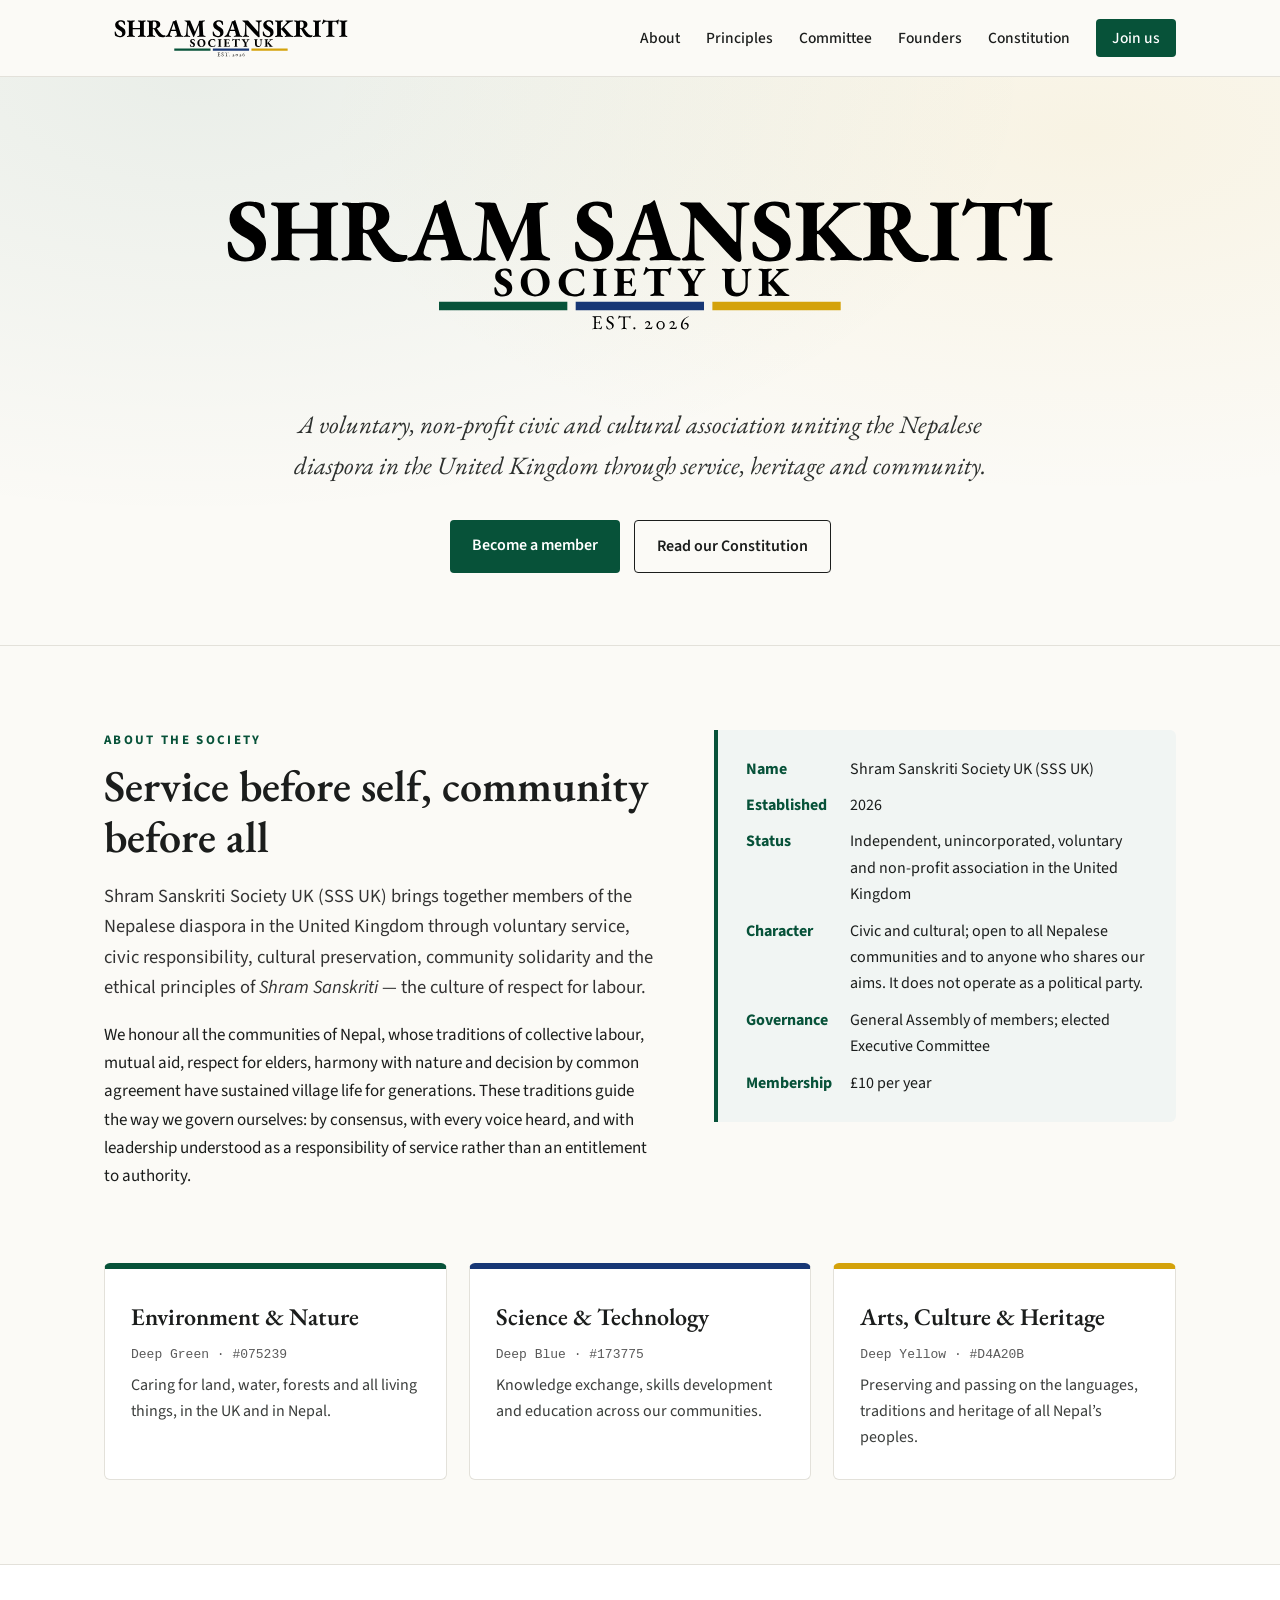
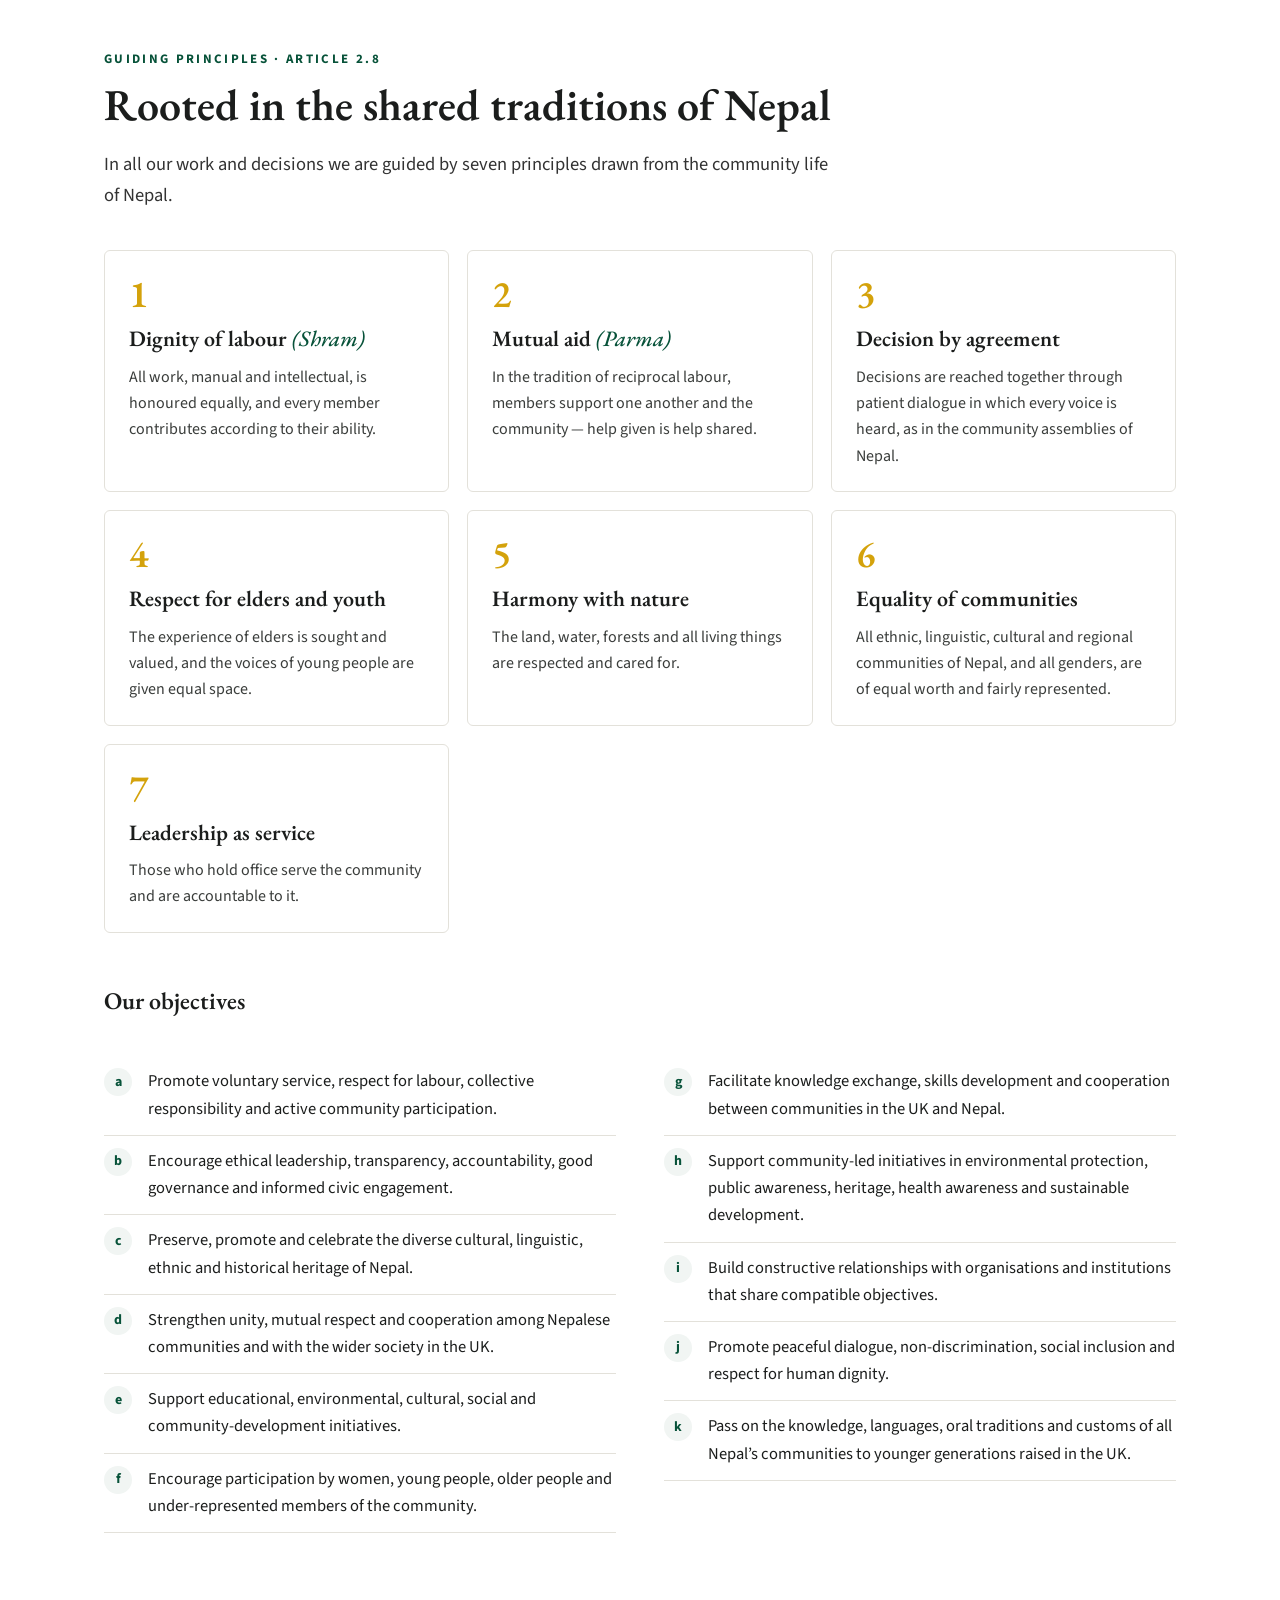
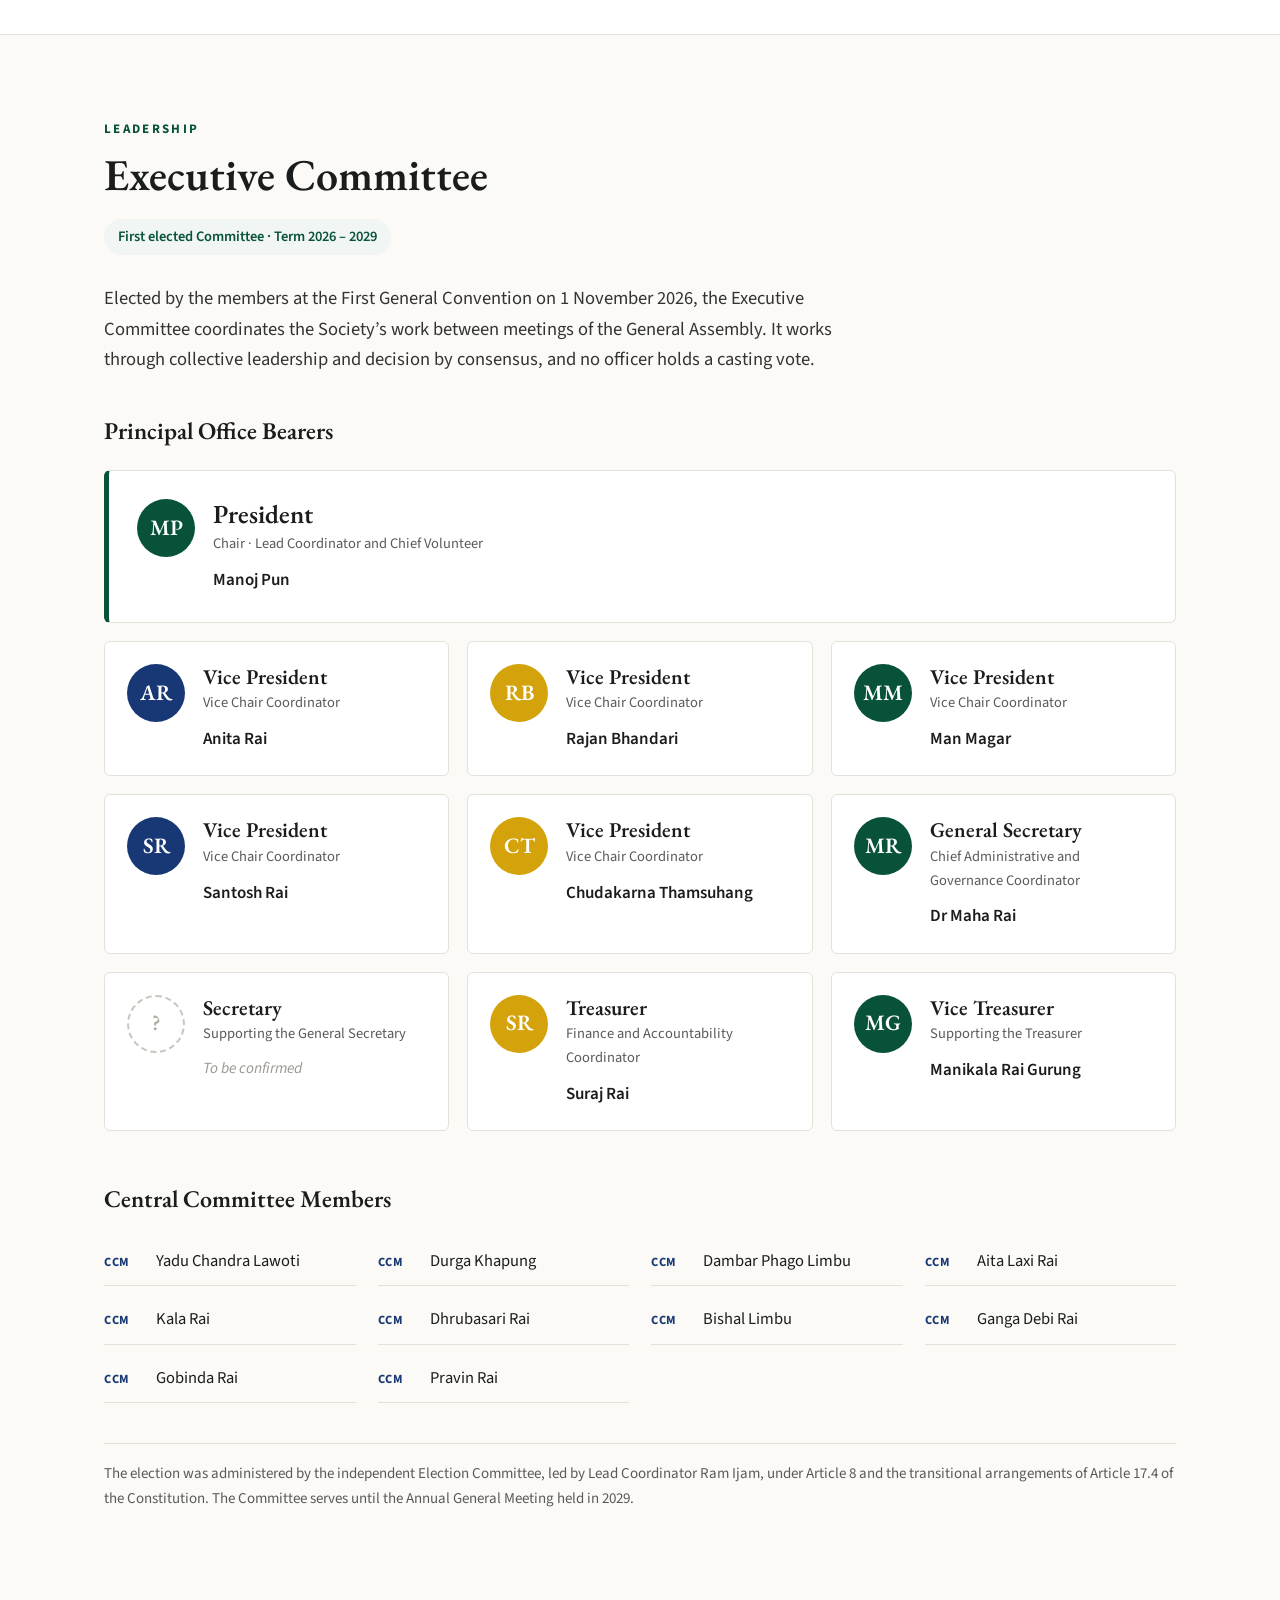
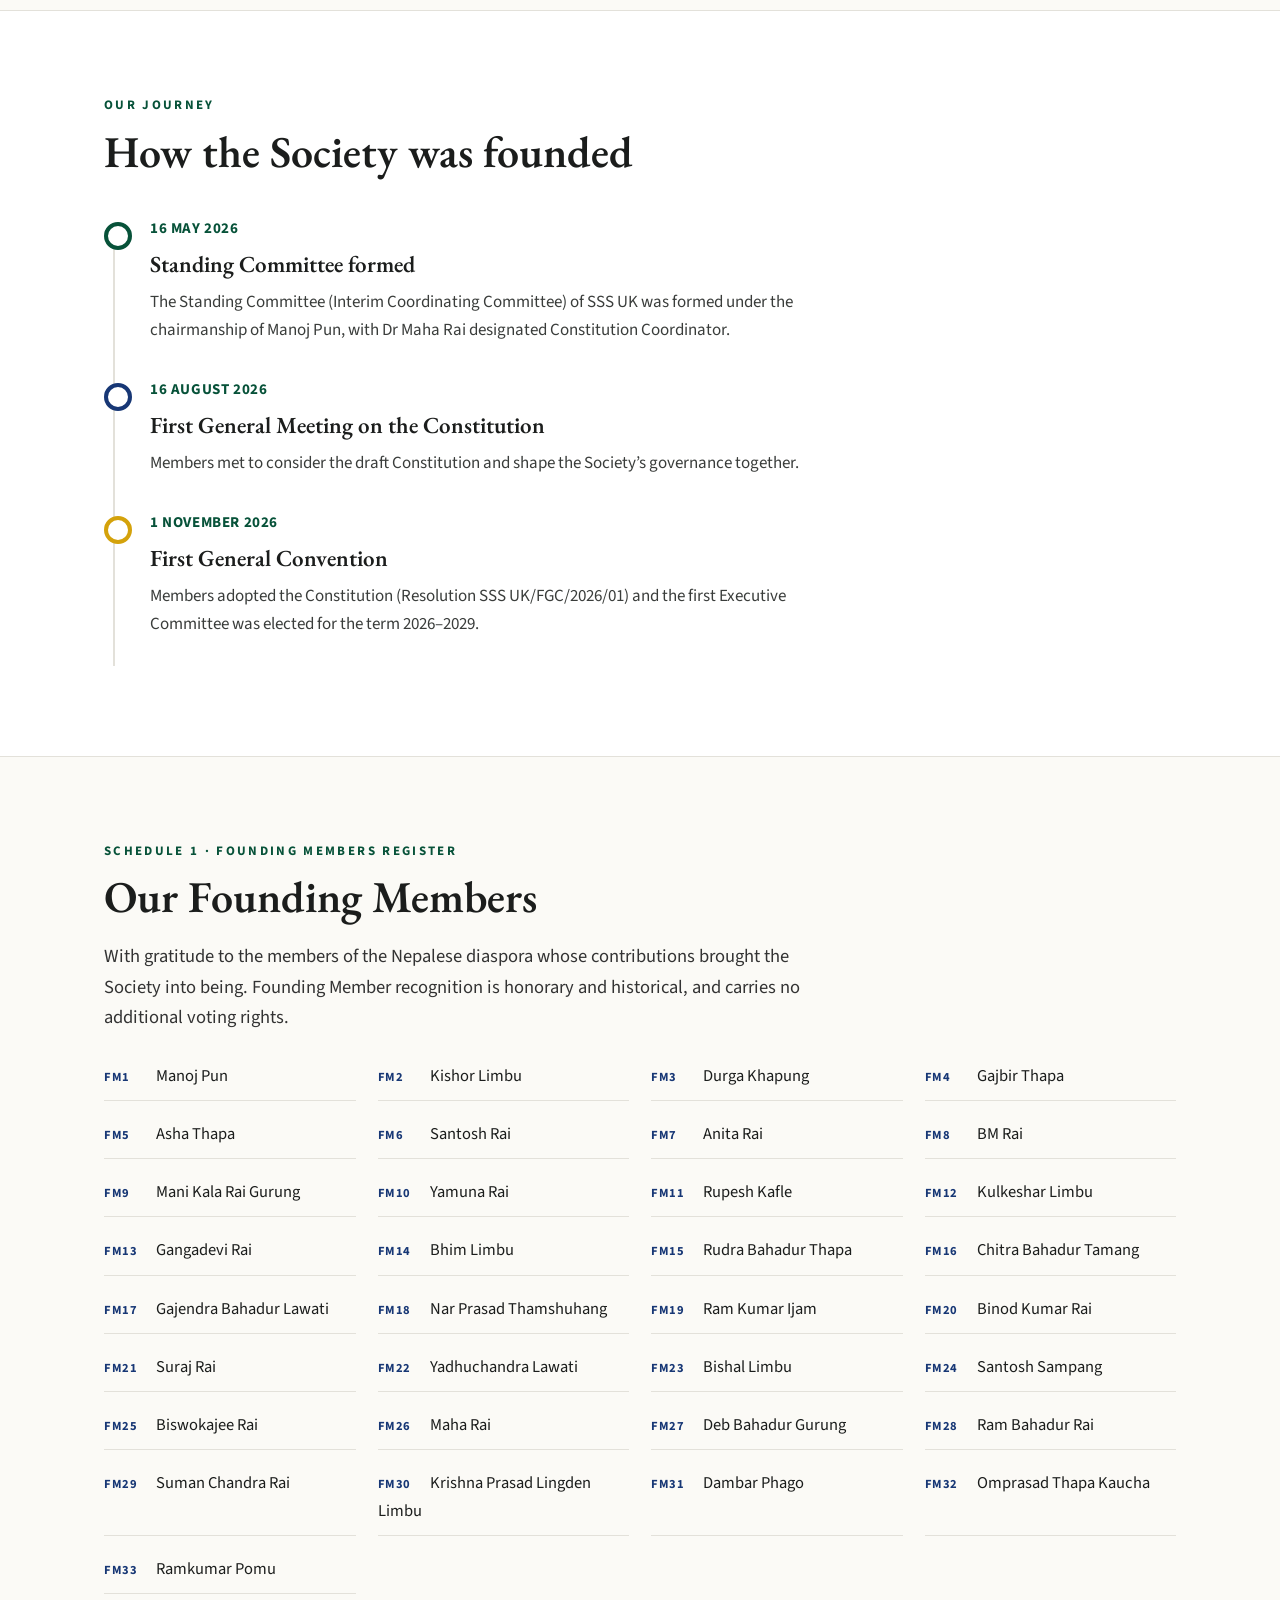
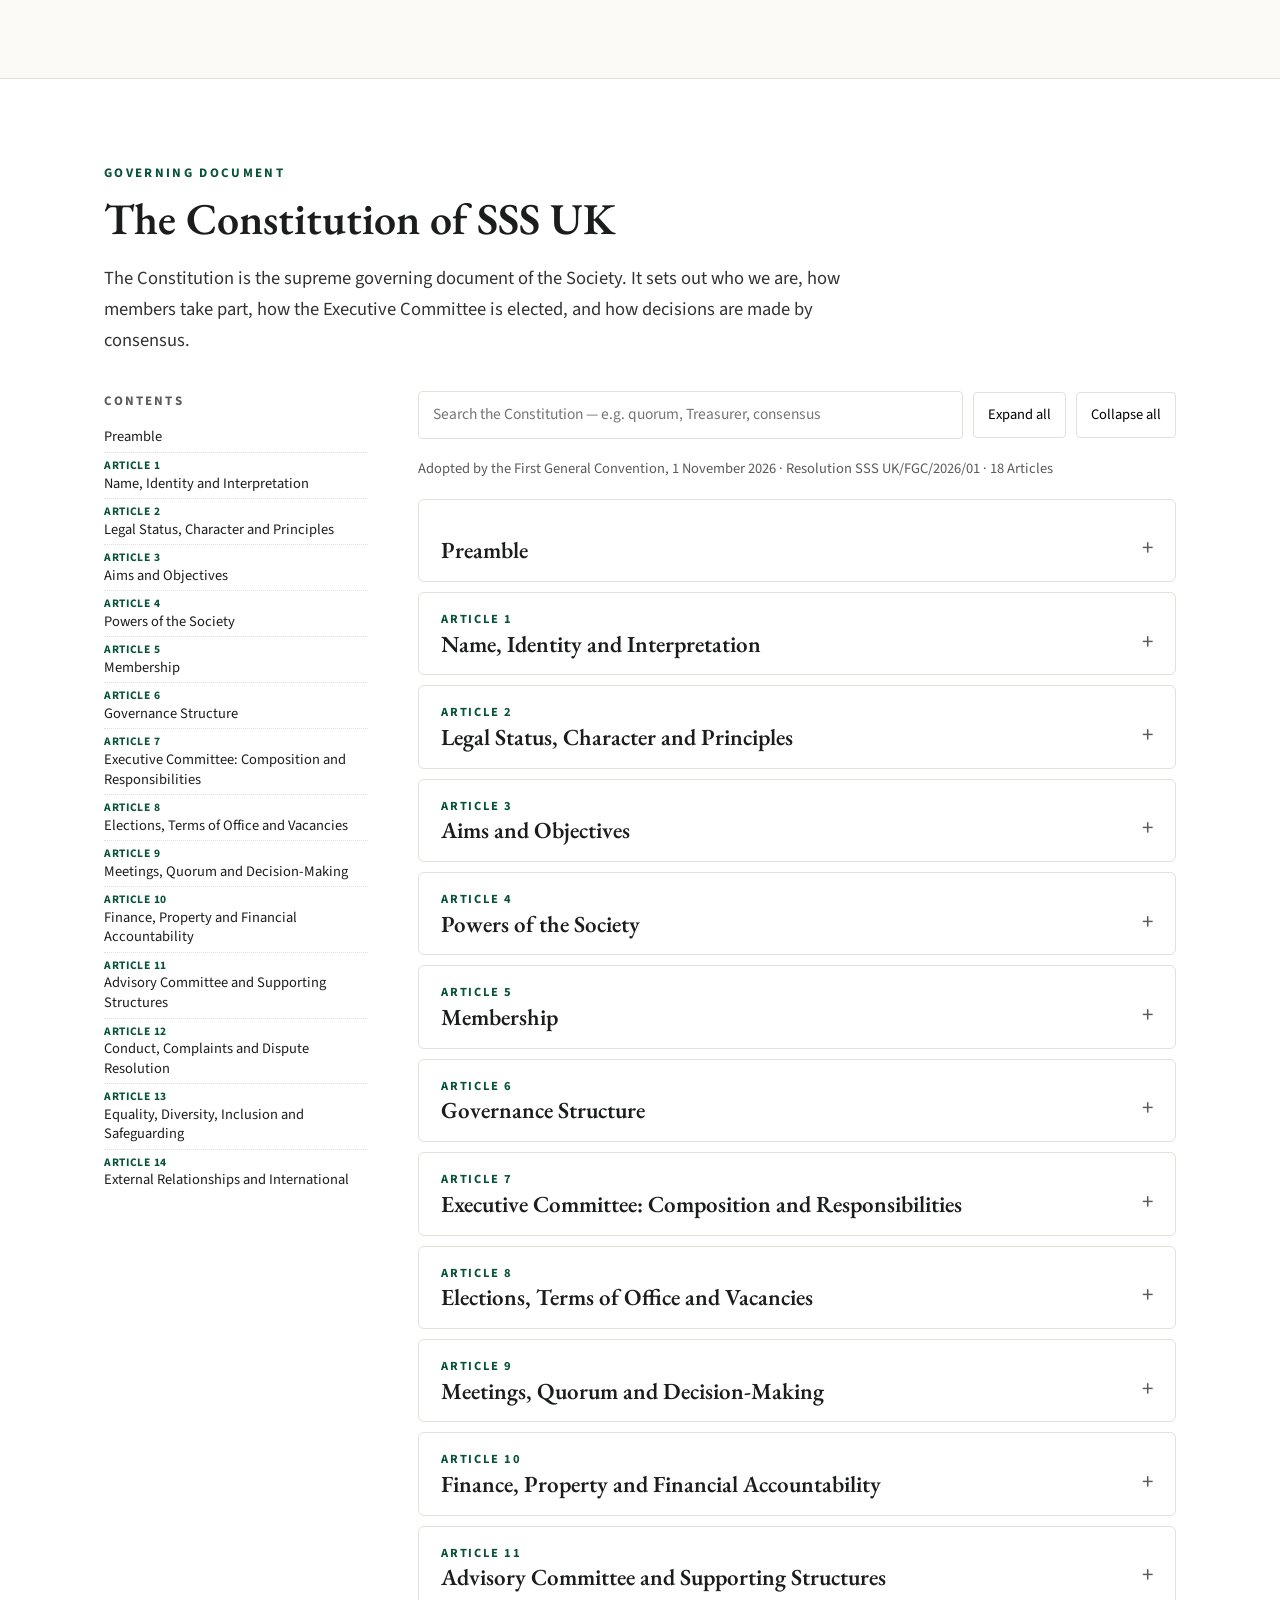
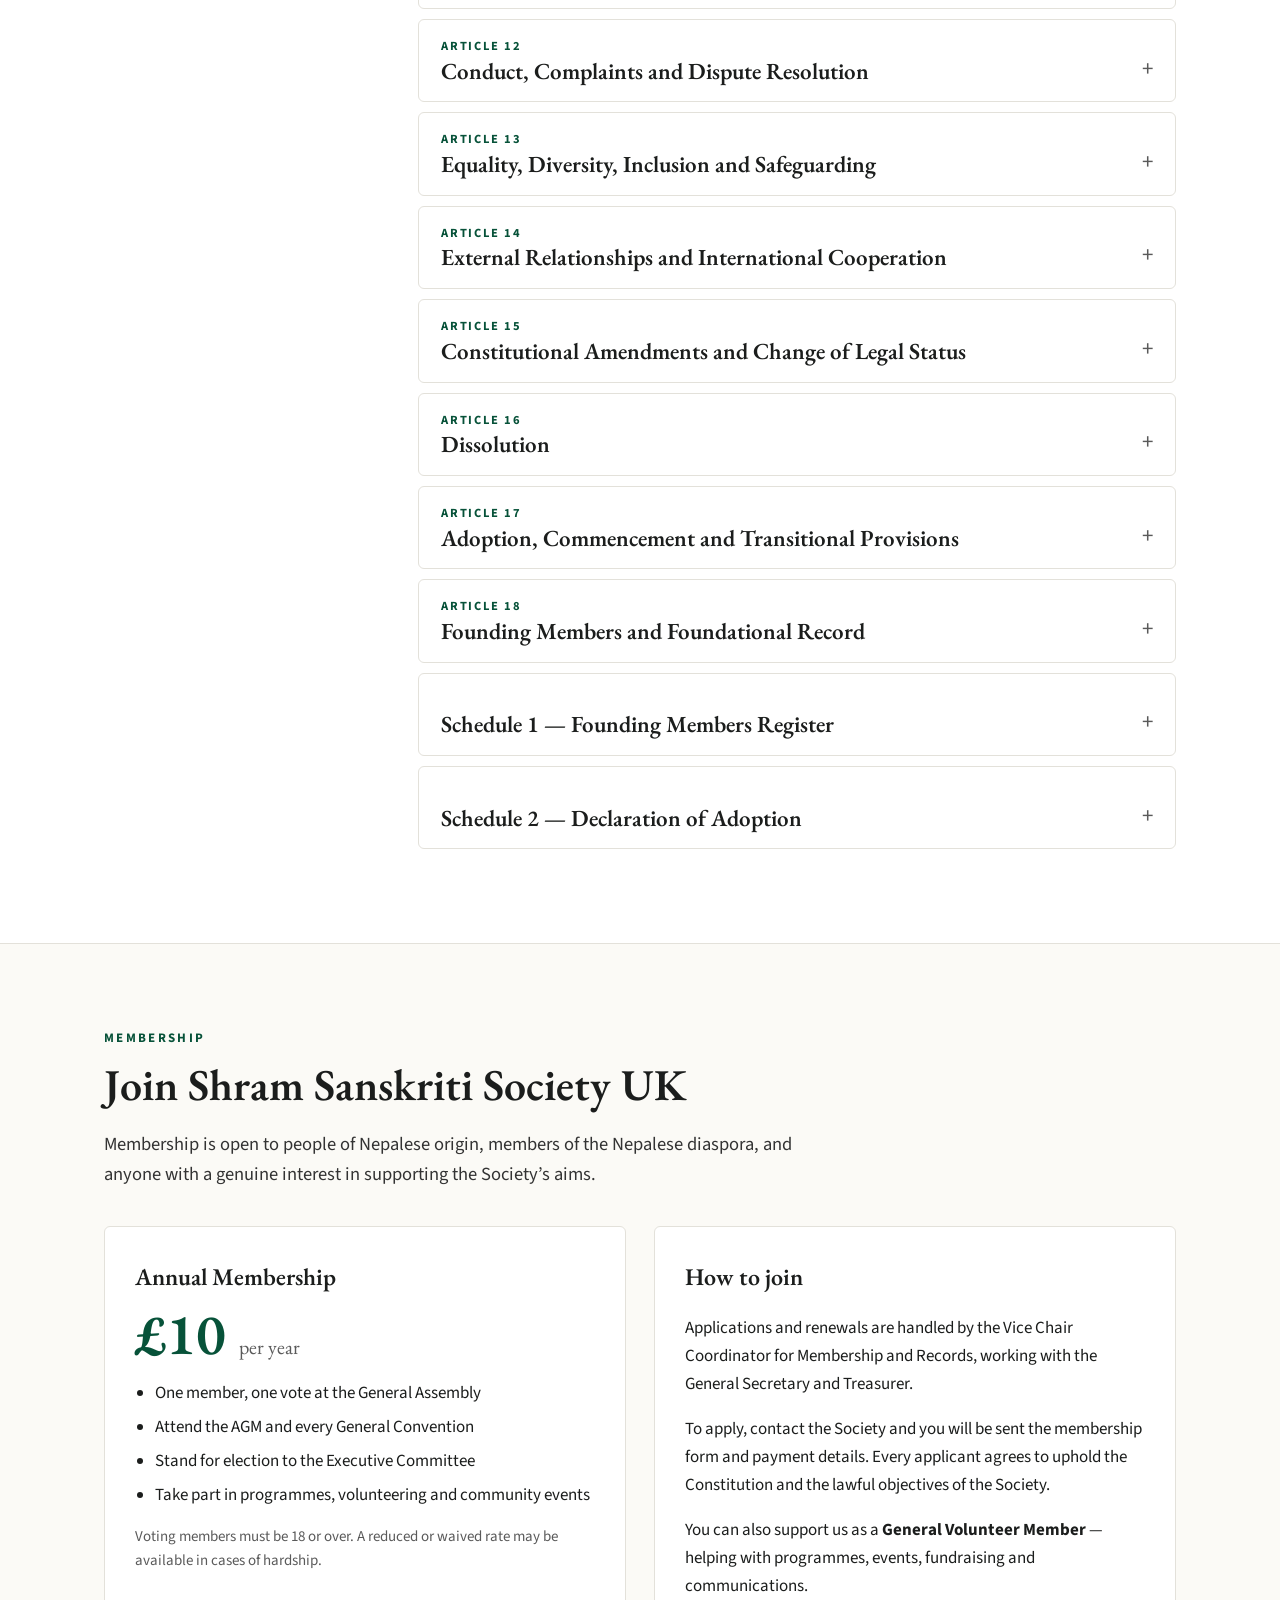
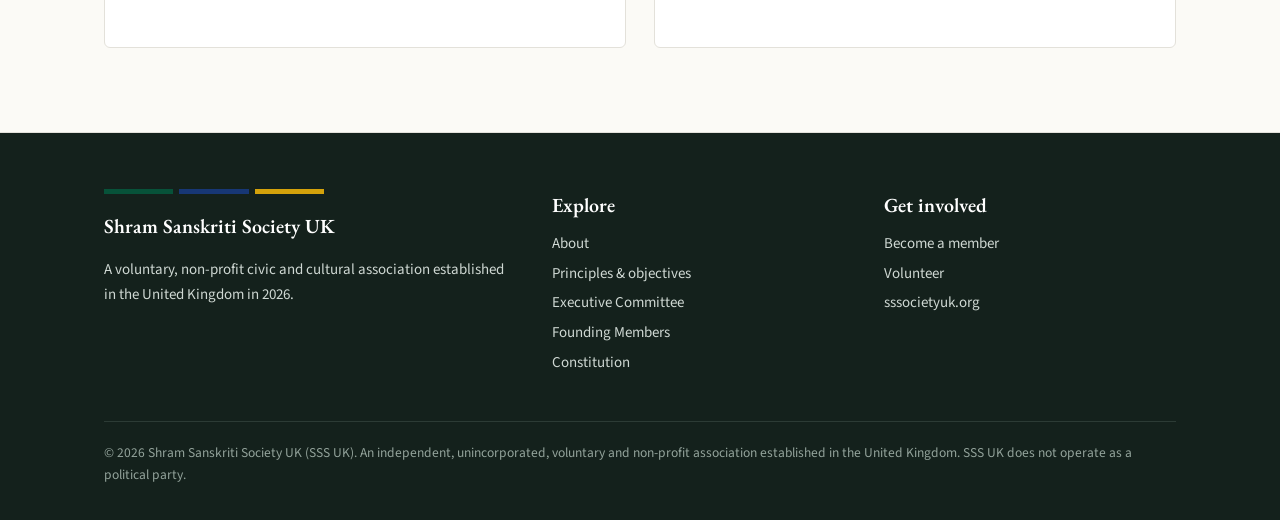
==== index.html @ 5b53e404 "Add files via upload" ====
<!DOCTYPE html>
<html lang="en-GB">
<head>
<meta charset="utf-8">
<meta name="viewport" content="width=device-width, initial-scale=1">
<title>Shram Sanskriti Society UK (SSS UK)</title>
<meta name="description" content="Shram Sanskriti Society UK — a voluntary, non-profit civic and cultural association of the Nepalese diaspora in the United Kingdom. Est. 2026.">
<link rel="preconnect" href="https://fonts.googleapis.com">
<link rel="preconnect" href="https://fonts.gstatic.com" crossorigin>
<link href="https://fonts.googleapis.com/css2?family=EB+Garamond:ital,wght@0,400;0,500;0,600;0,700;1,400&family=Source+Sans+3:wght@400;500;600;700&display=swap" rel="stylesheet">
<style>
:root{
  --green:#075239; --blue:#173775; --yellow:#D4A20B;
  --ink:#1b1d1c; --muted:#5a5a5a; --line:#e3e1da;
  --paper:#fbfaf6; --card:#ffffff; --tint:#f1f5f3;
  --serif:'EB Garamond',Georgia,'Times New Roman',serif;
  --sans:'Source Sans 3',system-ui,-apple-system,'Segoe UI',sans-serif;
}
*{box-sizing:border-box}
html{scroll-behavior:smooth;scroll-padding-top:88px}
body{margin:0;font-family:var(--sans);font-size:17px;line-height:1.65;color:var(--ink);background:var(--paper)}
a{color:var(--blue)}
img{max-width:100%}
.wrap{max-width:1120px;margin:0 auto;padding:0 24px}
.bars{display:flex;gap:6px}
.bars i{display:block;height:5px;flex:1}
.bars i:nth-child(1){background:var(--green)}
.bars i:nth-child(2){background:var(--blue)}
.bars i:nth-child(3){background:var(--yellow)}

/* ---------- Header ---------- */
header.top{position:sticky;top:0;z-index:50;background:rgba(251,250,246,.94);backdrop-filter:blur(8px);border-bottom:1px solid var(--line)}
.nav{display:flex;align-items:center;justify-content:space-between;height:76px}
.brand{display:flex;flex-direction:column;text-decoration:none;color:var(--ink);line-height:1}
.brand b{font-family:var(--serif);font-weight:700;font-size:19px;letter-spacing:.02em}
.brand small{font-family:var(--serif);font-weight:600;font-size:10.5px;letter-spacing:.32em;margin-top:3px}
.brand .bars{margin-top:5px;width:100%;gap:3px}
.brand .bars i{height:3px}
.nav ul{list-style:none;display:flex;gap:26px;margin:0;padding:0}
.nav ul a{text-decoration:none;color:var(--ink);font-weight:500;font-size:15.5px}
.nav ul a:hover{color:var(--green)}
.nav .join-btn{background:var(--green);color:#fff !important;padding:8px 16px;border-radius:4px}
.menu-btn{display:none;background:none;border:1px solid var(--line);border-radius:4px;padding:6px 10px;font:inherit;cursor:pointer}

/* ---------- Hero ---------- */
.hero{padding:88px 0 72px;text-align:center;border-bottom:1px solid var(--line);background:
  radial-gradient(ellipse at 15% 0%,rgba(7,82,57,.07),transparent 55%),
  radial-gradient(ellipse at 85% 10%,rgba(212,162,11,.08),transparent 50%)}
.logo{margin:0 auto;max-width:900px}
.logo img{display:block;width:100%;height:auto}
.brand img{display:block;height:56px;width:auto}
.logo .l1{font-family:var(--serif);font-weight:700;font-size:clamp(40px,7.4vw,84px);letter-spacing:.01em;line-height:1}
.logo .l2{font-family:var(--serif);font-weight:700;font-size:clamp(19px,3.4vw,38px);letter-spacing:.42em;margin:10px 0 14px;padding-left:.42em}
.logo .bars{gap:clamp(5px,1vw,10px);margin:0 auto;width:80%}
.logo .bars i{height:clamp(6px,1vw,10px)}
.logo .est{font-family:var(--serif);letter-spacing:.4em;font-size:clamp(12px,1.4vw,15px);margin-top:12px;padding-left:.4em}
.hero p.lede{font-family:var(--serif);font-size:clamp(20px,2.4vw,25px);max-width:760px;margin:40px auto 0;color:#2c2f2d;font-style:italic}
.hero .cta{margin-top:34px;display:flex;gap:14px;justify-content:center;flex-wrap:wrap}
.btn{display:inline-block;padding:12px 22px;border-radius:4px;text-decoration:none;font-weight:600;font-size:16px}
.btn.primary{background:var(--green);color:#fff}
.btn.ghost{border:1.5px solid var(--ink);color:var(--ink)}
.btn:hover{opacity:.9}

/* ---------- Sections ---------- */
section{padding:84px 0;border-bottom:1px solid var(--line)}
section.alt{background:#fff}
.eyebrow{font-size:13px;font-weight:700;letter-spacing:.18em;text-transform:uppercase;color:var(--green);margin:0 0 10px}
h2{font-family:var(--serif);font-weight:600;font-size:clamp(32px,4vw,44px);line-height:1.15;margin:0 0 18px}
h3{font-family:var(--serif);font-weight:600;font-size:24px;margin:0 0 8px}
h3.sub{margin-top:48px}
.intro{max-width:740px;font-size:18.5px;color:#333}
.muted{color:var(--muted)}

/* about */
.about-grid{display:grid;grid-template-columns:1.2fr 1fr;gap:56px;align-items:start}
.facts{background:var(--tint);border-left:4px solid var(--green);padding:26px 28px;border-radius:0 6px 6px 0}
.facts dl{margin:0;display:grid;grid-template-columns:auto 1fr;gap:10px 18px;font-size:16px}
.facts dt{font-weight:700;color:var(--green)}
.facts dd{margin:0}
.pillars{display:grid;grid-template-columns:repeat(3,1fr);gap:22px;margin-top:56px}
.pillar{background:var(--card);border:1px solid var(--line);border-radius:6px;padding:28px 26px;border-top:6px solid}
.pillar.g{border-top-color:var(--green)} .pillar.b{border-top-color:var(--blue)} .pillar.y{border-top-color:var(--yellow)}
.pillar .hex{font-size:13px;color:var(--muted);font-family:ui-monospace,monospace}
.pillar p{margin:6px 0 0;font-size:16px;color:#3a3d3b}

/* principles */
.principles{display:grid;grid-template-columns:repeat(auto-fit,minmax(300px,1fr));gap:18px;margin-top:40px}
.principle{padding:24px 24px 22px;background:var(--card);border:1px solid var(--line);border-radius:6px;position:relative}
.principle .n{font-family:var(--serif);font-size:38px;line-height:1;color:var(--yellow);font-weight:600}
.principle h3{font-size:22px;margin:8px 0 6px}
.principle h3 em{font-style:italic;color:var(--green);font-weight:500}
.principle p{margin:0;font-size:16px;color:#3a3d3b}

/* objectives */
.objectives{columns:2;column-gap:48px;margin-top:36px;padding:0;list-style:none;counter-reset:o}
.objectives li{break-inside:avoid;padding:12px 0 12px 44px;position:relative;border-bottom:1px solid var(--line);font-size:16.5px}
.objectives li::before{counter-increment:o;content:counter(o,lower-alpha);position:absolute;left:0;top:12px;width:28px;height:28px;border-radius:50%;background:var(--tint);color:var(--green);font-weight:700;display:grid;place-items:center;font-size:14px}

/* committee */
.term{display:inline-flex;gap:10px;align-items:center;background:var(--tint);color:var(--green);font-weight:600;padding:6px 14px;border-radius:30px;font-size:14.5px;margin-bottom:28px}
.officers{display:grid;grid-template-columns:repeat(auto-fill,minmax(320px,1fr));gap:18px}
.officer{display:flex;gap:18px;align-items:flex-start;background:var(--card);border:1px solid var(--line);border-radius:6px;padding:22px}
.officer.lead{grid-column:1/-1;border-left:5px solid var(--green);padding:28px}
.officer.lead .office{font-size:26px}
.avatar{flex:0 0 58px;height:58px;border-radius:50%;display:grid;place-items:center;color:#fff;font-family:var(--serif);font-size:22px;font-weight:600}
.avatar.g{background:var(--green)} .avatar.b{background:var(--blue)} .avatar.y{background:var(--yellow)}
.avatar.empty{background:transparent;border:2px dashed #c9c6bd;color:#b0ada4}
.office{font-family:var(--serif);font-weight:600;font-size:21px;line-height:1.2}
.role{font-size:14.5px;color:var(--muted);margin-top:2px}
.person{margin-top:10px;font-weight:600;font-size:17px}
.person.tba{font-weight:400;font-style:italic;color:#9a978e;font-size:15.5px}
.name-grid{list-style:none;padding:0;margin:20px 0 0;display:grid;grid-template-columns:repeat(auto-fill,minmax(250px,1fr));gap:10px 22px}
.name-grid li{padding:10px 0;border-bottom:1px solid var(--line);font-size:16.5px}
.fm{display:inline-block;min-width:52px;font-size:12.5px;font-weight:700;color:var(--blue);letter-spacing:.04em}
.note{margin-top:40px;font-size:15px;color:var(--muted);border-top:1px solid var(--line);padding-top:18px}

/* journey */
.timeline{list-style:none;margin:40px 0 0;padding:0;position:relative}
.timeline::before{content:"";position:absolute;left:9px;top:6px;bottom:6px;width:2px;background:var(--line)}
.timeline li{position:relative;padding:0 0 34px 46px}
.timeline li::before{content:"";position:absolute;left:0;top:5px;width:20px;height:20px;border-radius:50%;background:#fff;border:4px solid var(--green)}
.timeline li:nth-child(2)::before{border-color:var(--blue)}
.timeline li:nth-child(3)::before{border-color:var(--yellow)}
.timeline .date{font-weight:700;color:var(--green);font-size:15px;letter-spacing:.04em;text-transform:uppercase}
.timeline h3{margin:4px 0 4px;font-size:23px}
.timeline p{margin:0;color:#3a3d3b;max-width:680px}

/* constitution */
.const-layout{display:grid;grid-template-columns:270px 1fr;gap:44px;margin-top:36px;align-items:start}
.toc{position:sticky;top:96px;max-height:calc(100vh - 100px);overflow:auto;font-size:14.5px;padding-right:6px}
.toc h4{margin:0 0 10px;font-size:13px;letter-spacing:.16em;text-transform:uppercase;color:var(--muted)}
.toc ol{list-style:none;margin:0;padding:0}
.toc a{display:block;text-decoration:none;color:var(--ink);padding:5px 0;border-bottom:1px dotted var(--line);line-height:1.35}
.toc a span{display:block;font-size:11.5px;font-weight:700;color:var(--green);letter-spacing:.06em;text-transform:uppercase}
.toc a:hover{color:var(--green)}
.const-tools{display:flex;gap:10px;flex-wrap:wrap;margin-bottom:18px;align-items:center}
.const-tools input{flex:1;min-width:220px;padding:10px 14px;border:1px solid var(--line);border-radius:4px;font:inherit;font-size:15.5px;background:#fff}
.const-tools button{padding:10px 14px;border:1px solid var(--line);background:#fff;border-radius:4px;font:inherit;font-size:14.5px;cursor:pointer}
.const-tools button:hover{border-color:var(--green);color:var(--green)}
.status{font-size:14.5px;color:var(--muted);margin:0 0 18px}
details.article{background:var(--card);border:1px solid var(--line);border-radius:6px;margin-bottom:10px}
details.article summary{list-style:none;cursor:pointer;padding:16px 22px;display:flex;flex-direction:column}
details.article summary::-webkit-details-marker{display:none}
details.article summary:hover{background:#fcfbf8}
.art-no{font-size:12.5px;font-weight:700;letter-spacing:.14em;text-transform:uppercase;color:var(--green)}
.art-title{font-family:var(--serif);font-size:23px;font-weight:600;line-height:1.25;padding-right:30px;position:relative}
details.article summary .art-title::after{content:"+";position:absolute;right:0;top:-2px;color:var(--muted);font-family:var(--sans);font-weight:400}
details.article[open] summary .art-title::after{content:"–"}
details.article[open] summary{border-bottom:1px solid var(--line)}
.art-body{padding:6px 26px 22px}
.art-body p{margin:8px 0}
.clause{font-family:var(--sans);font-size:16.5px;font-weight:700;margin:22px 0 4px}
.clause span{color:var(--blue);margin-right:12px}
.art-body ol{margin:6px 0 10px;padding-left:2.2em}
.art-body ol li{margin:4px 0;padding-left:4px}
.art-body ol li::marker{content:"(" counter(list-item, lower-alpha) ")  ";color:var(--muted)}
.ctable{border-collapse:collapse;margin:14px 0;font-size:15.5px;width:100%}
.ctable th,.ctable td{text-align:left;padding:8px 12px;border-bottom:1px solid var(--line);vertical-align:top}
.ctable th{background:var(--tint);color:var(--green)}
.sw{display:inline-block;width:28px;height:10px}
.sw.g{background:var(--green)} .sw.b{background:var(--blue)} .sw.y{background:var(--yellow)}
mark{background:#fbe9a9;padding:0 1px}
.hidden{display:none !important}

/* join */
.join-grid{display:grid;grid-template-columns:1fr 1fr;gap:28px;margin-top:36px}
.join-card{background:var(--card);border:1px solid var(--line);border-radius:6px;padding:30px}
.price{font-family:var(--serif);font-size:58px;font-weight:600;line-height:1;color:var(--green)}
.price small{font-size:20px;color:var(--muted);font-weight:400}
.join-card ul{padding-left:20px;margin:16px 0 0}
.join-card li{margin:6px 0}

/* footer */
footer{background:#14211c;color:#cfd8d3;padding:56px 0 34px;font-size:15px}
footer .f-grid{display:grid;grid-template-columns:1.4fr 1fr 1fr;gap:40px}
footer h4{color:#fff;font-family:var(--serif);font-size:20px;margin:0 0 10px;font-weight:600}
footer a{color:#cfd8d3;text-decoration:none}
footer a:hover{color:#fff}
footer ul{list-style:none;padding:0;margin:0}
footer li{margin:5px 0}
footer .legal{border-top:1px solid #2c3b35;margin-top:40px;padding-top:20px;font-size:13.5px;color:#93a39b}
footer .bars{max-width:220px;margin-bottom:16px}

/* ---------- Responsive ---------- */
@media (max-width:900px){
  .about-grid,.join-grid,.const-layout{grid-template-columns:1fr}
  .pillars{grid-template-columns:1fr}
  .objectives{columns:1}
  .toc{position:static;max-height:none;border:1px solid var(--line);border-radius:6px;padding:16px;background:#fff}
  footer .f-grid{grid-template-columns:1fr}
  .menu-btn{display:block}
  .nav ul{display:none;position:absolute;top:76px;left:0;right:0;background:var(--paper);flex-direction:column;gap:0;border-bottom:1px solid var(--line);padding:8px 24px 16px}
  .nav ul.open{display:flex}
  .nav ul li a{display:block;padding:10px 0}
  .nav .join-btn{display:inline-block;margin-top:6px}
  section{padding:64px 0}
}
@media print{
  header.top,.hero .cta,.const-tools,.toc,footer,.menu-btn{display:none !important}
  details.article{break-inside:auto;border:none}
  section{padding:24px 0}
}
</style>
</head>
<body>

<header class="top">
  <div class="wrap nav">
    <a class="brand" href="#top"><img src="[data-uri]" alt="Shram Sanskriti Society UK — home" width="200" height="44"></a>
    <button class="menu-btn" aria-expanded="false" aria-controls="navlist">Menu</button>
    <ul id="navlist">
      <li><a href="#about">About</a></li>
      <li><a href="#principles">Principles</a></li>
      <li><a href="#committee">Committee</a></li>
      <li><a href="#founders">Founders</a></li>
      <li><a href="#constitution">Constitution</a></li>
      <li><a class="join-btn" href="#join">Join us</a></li>
    </ul>
  </div>
</header>

<main id="top">

<!-- ================= HERO ================= -->
<div class="hero">
  <div class="wrap">
    <h1 class="logo"><img src="[data-uri]" alt="Shram Sanskriti Society UK — Est. 2026" width="900" height="199"></h1>
    <p class="lede">A voluntary, non-profit civic and cultural association uniting the Nepalese diaspora in the United Kingdom through service, heritage and community.</p>
    <div class="cta">
      <a class="btn primary" href="#join">Become a member</a>
      <a class="btn ghost" href="#constitution">Read our Constitution</a>
    </div>
  </div>
</div>

<!-- ================= ABOUT ================= -->
<section id="about">
  <div class="wrap">
    <div class="about-grid">
      <div>
        <p class="eyebrow">About the Society</p>
        <h2>Service before self, community before all</h2>
        <p class="intro">Shram Sanskriti Society UK (SSS UK) brings together members of the Nepalese diaspora in the United Kingdom through voluntary service, civic responsibility, cultural preservation, community solidarity and the ethical principles of <em>Shram Sanskriti</em> — the culture of respect for labour.</p>
        <p>We honour all the communities of Nepal, whose traditions of collective labour, mutual aid, respect for elders, harmony with nature and decision by common agreement have sustained village life for generations. These traditions guide the way we govern ourselves: by consensus, with every voice heard, and with leadership understood as a responsibility of service rather than an entitlement to authority.</p>
      </div>
      <aside class="facts">
        <dl>
          <dt>Name</dt><dd>Shram Sanskriti Society UK (SSS UK)</dd>
          <dt>Established</dt><dd>2026</dd>
          <dt>Status</dt><dd>Independent, unincorporated, voluntary and non-profit association in the United Kingdom</dd>
          <dt>Character</dt><dd>Civic and cultural; open to all Nepalese communities and to anyone who shares our aims. It does not operate as a political party.</dd>
          <dt>Governance</dt><dd>General Assembly of members; elected Executive Committee</dd>
          <dt>Membership</dt><dd>£10 per year</dd>
        </dl>
      </aside>
    </div>

    <div class="pillars">
      <div class="pillar g"><h3>Environment &amp; Nature</h3><div class="hex">Deep Green · #075239</div><p>Caring for land, water, forests and all living things, in the UK and in Nepal.</p></div>
      <div class="pillar b"><h3>Science &amp; Technology</h3><div class="hex">Deep Blue · #173775</div><p>Knowledge exchange, skills development and education across our communities.</p></div>
      <div class="pillar y"><h3>Arts, Culture &amp; Heritage</h3><div class="hex">Deep Yellow · #D4A20B</div><p>Preserving and passing on the languages, traditions and heritage of all Nepal’s peoples.</p></div>
    </div>
  </div>
</section>

<!-- ================= PRINCIPLES ================= -->
<section id="principles" class="alt">
  <div class="wrap">
    <p class="eyebrow">Guiding Principles · Article 2.8</p>
    <h2>Rooted in the shared traditions of Nepal</h2>
    <p class="intro">In all our work and decisions we are guided by seven principles drawn from the community life of Nepal.</p>
    <div class="principles">
      <div class="principle"><div class="n">1</div><h3>Dignity of labour <em>(Shram)</em></h3><p>All work, manual and intellectual, is honoured equally, and every member contributes according to their ability.</p></div>
      <div class="principle"><div class="n">2</div><h3>Mutual aid <em>(Parma)</em></h3><p>In the tradition of reciprocal labour, members support one another and the community — help given is help shared.</p></div>
      <div class="principle"><div class="n">3</div><h3>Decision by agreement</h3><p>Decisions are reached together through patient dialogue in which every voice is heard, as in the community assemblies of Nepal.</p></div>
      <div class="principle"><div class="n">4</div><h3>Respect for elders and youth</h3><p>The experience of elders is sought and valued, and the voices of young people are given equal space.</p></div>
      <div class="principle"><div class="n">5</div><h3>Harmony with nature</h3><p>The land, water, forests and all living things are respected and cared for.</p></div>
      <div class="principle"><div class="n">6</div><h3>Equality of communities</h3><p>All ethnic, linguistic, cultural and regional communities of Nepal, and all genders, are of equal worth and fairly represented.</p></div>
      <div class="principle"><div class="n">7</div><h3>Leadership as service</h3><p>Those who hold office serve the community and are accountable to it.</p></div>
    </div>

    <h3 class="sub">Our objectives</h3>
    <ul class="objectives">
      <li>Promote voluntary service, respect for labour, collective responsibility and active community participation.</li>
      <li>Encourage ethical leadership, transparency, accountability, good governance and informed civic engagement.</li>
      <li>Preserve, promote and celebrate the diverse cultural, linguistic, ethnic and historical heritage of Nepal.</li>
      <li>Strengthen unity, mutual respect and cooperation among Nepalese communities and with the wider society in the UK.</li>
      <li>Support educational, environmental, cultural, social and community-development initiatives.</li>
      <li>Encourage participation by women, young people, older people and under-represented members of the community.</li>
      <li>Facilitate knowledge exchange, skills development and cooperation between communities in the UK and Nepal.</li>
      <li>Support community-led initiatives in environmental protection, public awareness, heritage, health awareness and sustainable development.</li>
      <li>Build constructive relationships with organisations and institutions that share compatible objectives.</li>
      <li>Promote peaceful dialogue, non-discrimination, social inclusion and respect for human dignity.</li>
      <li>Pass on the knowledge, languages, oral traditions and customs of all Nepal’s communities to younger generations raised in the UK.</li>
    </ul>
  </div>
</section>

<!-- ================= COMMITTEE ================= -->
<section id="committee">
  <div class="wrap">
    <p class="eyebrow">Leadership</p>
    <h2>Executive Committee</h2>
    <div class="term">First elected Committee · Term 2026 – 2029</div>
    <p class="intro" style="margin-top:0">Elected by the members at the First General Convention on 1 November 2026, the Executive Committee coordinates the Society’s work between meetings of the General Assembly. It works through collective leadership and decision by consensus, and no officer holds a casting vote.</p>

    <h3 class="sub" style="margin-top:36px">Principal Office Bearers</h3>
    <div class="officers" style="margin-top:20px">
<article class="officer lead"><div class="avatar g">MP</div><div><div class="office">President</div><div class="role">Chair · Lead Coordinator and Chief Volunteer</div><div class="person">Manoj Pun</div></div></article>
<article class="officer"><div class="avatar b">AR</div><div><div class="office">Vice President</div><div class="role">Vice Chair Coordinator</div><div class="person">Anita Rai</div></div></article>
<article class="officer"><div class="avatar y">RB</div><div><div class="office">Vice President</div><div class="role">Vice Chair Coordinator</div><div class="person">Rajan Bhandari</div></div></article>
<article class="officer"><div class="avatar g">MM</div><div><div class="office">Vice President</div><div class="role">Vice Chair Coordinator</div><div class="person">Man Magar</div></div></article>
<article class="officer"><div class="avatar b">SR</div><div><div class="office">Vice President</div><div class="role">Vice Chair Coordinator</div><div class="person">Santosh Rai</div></div></article>
<article class="officer"><div class="avatar y">CT</div><div><div class="office">Vice President</div><div class="role">Vice Chair Coordinator</div><div class="person">Chudakarna Thamsuhang</div></div></article>
<article class="officer"><div class="avatar g">MR</div><div><div class="office">General Secretary</div><div class="role">Chief Administrative and Governance Coordinator</div><div class="person">Dr Maha Rai</div></div></article>
<article class="officer"><div class="avatar b empty">?</div><div><div class="office">Secretary</div><div class="role">Supporting the General Secretary</div><div class="person tba">To be confirmed</div></div></article>
<article class="officer"><div class="avatar y">SR</div><div><div class="office">Treasurer</div><div class="role">Finance and Accountability Coordinator</div><div class="person">Suraj Rai</div></div></article>
<article class="officer"><div class="avatar g">MG</div><div><div class="office">Vice Treasurer</div><div class="role">Supporting the Treasurer</div><div class="person">Manikala Rai Gurung</div></div></article>
    </div>

    <h3 class="sub">Central Committee Members</h3>
    <ul class="name-grid"><li><span class="fm">CCM</span>Yadu Chandra Lawoti</li><li><span class="fm">CCM</span>Durga Khapung</li><li><span class="fm">CCM</span>Dambar Phago Limbu</li><li><span class="fm">CCM</span>Aita Laxi Rai</li><li><span class="fm">CCM</span>Kala Rai</li><li><span class="fm">CCM</span>Dhrubasari Rai</li><li><span class="fm">CCM</span>Bishal Limbu</li><li><span class="fm">CCM</span>Ganga Debi Rai</li><li><span class="fm">CCM</span>Gobinda Rai</li><li><span class="fm">CCM</span>Pravin Rai</li></ul>
    

    <p class="note">The election was administered by the independent Election Committee, led by Lead Coordinator Ram Ijam, under Article 8 and the transitional arrangements of Article 17.4 of the Constitution. The Committee serves until the Annual General Meeting held in 2029.</p>
  </div>
</section>

<!-- ================= JOURNEY ================= -->
<section id="journey" class="alt">
  <div class="wrap">
    <p class="eyebrow">Our journey</p>
    <h2>How the Society was founded</h2>
    <ol class="timeline">
      <li><div class="date">16 May 2026</div><h3>Standing Committee formed</h3><p>The Standing Committee (Interim Coordinating Committee) of SSS UK was formed under the chairmanship of Manoj Pun, with Dr Maha Rai designated Constitution Coordinator.</p></li>
      <li><div class="date">16 August 2026</div><h3>First General Meeting on the Constitution</h3><p>Members met to consider the draft Constitution and shape the Society’s governance together.</p></li>
      <li><div class="date">1 November 2026</div><h3>First General Convention</h3><p>Members adopted the Constitution (Resolution SSS UK/FGC/2026/01) and the first Executive Committee was elected for the term 2026–2029.</p></li>
    </ol>
  </div>
</section>

<!-- ================= FOUNDERS ================= -->
<section id="founders">
  <div class="wrap">
    <p class="eyebrow">Schedule 1 · Founding Members Register</p>
    <h2>Our Founding Members</h2>
    <p class="intro">With gratitude to the members of the Nepalese diaspora whose contributions brought the Society into being. Founding Member recognition is honorary and historical, and carries no additional voting rights.</p>
    <ul class="name-grid"><li><span class="fm">FM1</span>Manoj Pun</li><li><span class="fm">FM2</span>Kishor Limbu</li><li><span class="fm">FM3</span>Durga Khapung</li><li><span class="fm">FM4</span>Gajbir Thapa</li><li><span class="fm">FM5</span>Asha Thapa</li><li><span class="fm">FM6</span>Santosh Rai</li><li><span class="fm">FM7</span>Anita Rai</li><li><span class="fm">FM8</span>BM Rai</li><li><span class="fm">FM9</span>Mani Kala Rai Gurung</li><li><span class="fm">FM10</span>Yamuna Rai</li><li><span class="fm">FM11</span>Rupesh Kafle</li><li><span class="fm">FM12</span>Kulkeshar Limbu</li><li><span class="fm">FM13</span>Gangadevi Rai</li><li><span class="fm">FM14</span>Bhim Limbu</li><li><span class="fm">FM15</span>Rudra Bahadur Thapa</li><li><span class="fm">FM16</span>Chitra Bahadur Tamang</li><li><span class="fm">FM17</span>Gajendra Bahadur Lawati</li><li><span class="fm">FM18</span>Nar Prasad Thamshuhang</li><li><span class="fm">FM19</span>Ram Kumar Ijam</li><li><span class="fm">FM20</span>Binod Kumar Rai</li><li><span class="fm">FM21</span>Suraj Rai</li><li><span class="fm">FM22</span>Yadhuchandra Lawati</li><li><span class="fm">FM23</span>Bishal Limbu</li><li><span class="fm">FM24</span>Santosh Sampang</li><li><span class="fm">FM25</span>Biswokajee Rai</li><li><span class="fm">FM26</span>Maha Rai</li><li><span class="fm">FM27</span>Deb Bahadur Gurung</li><li><span class="fm">FM28</span>Ram Bahadur Rai</li><li><span class="fm">FM29</span>Suman Chandra Rai</li><li><span class="fm">FM30</span>Krishna Prasad Lingden Limbu</li><li><span class="fm">FM31</span>Dambar Phago</li><li><span class="fm">FM32</span>Omprasad Thapa Kaucha</li><li><span class="fm">FM33</span>Ramkumar Pomu</li></ul>
  </div>
</section>

<!-- ================= CONSTITUTION ================= -->
<section id="constitution" class="alt">
  <div class="wrap">
    <p class="eyebrow">Governing document</p>
    <h2>The Constitution of SSS UK</h2>
    <p class="intro">The Constitution is the supreme governing document of the Society. It sets out who we are, how members take part, how the Executive Committee is elected, and how decisions are made by consensus.</p>

    <div class="const-layout">
      <nav class="toc" aria-label="Constitution contents">
        <h4>Contents</h4>
        <ol><li><a href="#preamble"><span></span>Preamble</a></li><li><a href="#article-1"><span>Article 1</span>Name, Identity and Interpretation</a></li><li><a href="#article-2"><span>Article 2</span>Legal Status, Character and Principles</a></li><li><a href="#article-3"><span>Article 3</span>Aims and Objectives</a></li><li><a href="#article-4"><span>Article 4</span>Powers of the Society</a></li><li><a href="#article-5"><span>Article 5</span>Membership</a></li><li><a href="#article-6"><span>Article 6</span>Governance Structure</a></li><li><a href="#article-7"><span>Article 7</span>Executive Committee: Composition and Responsibilities</a></li><li><a href="#article-8"><span>Article 8</span>Elections, Terms of Office and Vacancies</a></li><li><a href="#article-9"><span>Article 9</span>Meetings, Quorum and Decision-Making</a></li><li><a href="#article-10"><span>Article 10</span>Finance, Property and Financial Accountability</a></li><li><a href="#article-11"><span>Article 11</span>Advisory Committee and Supporting Structures</a></li><li><a href="#article-12"><span>Article 12</span>Conduct, Complaints and Dispute Resolution</a></li><li><a href="#article-13"><span>Article 13</span>Equality, Diversity, Inclusion and Safeguarding</a></li><li><a href="#article-14"><span>Article 14</span>External Relationships and International Cooperation</a></li><li><a href="#article-15"><span>Article 15</span>Constitutional Amendments and Change of Legal Status</a></li><li><a href="#article-16"><span>Article 16</span>Dissolution</a></li><li><a href="#article-17"><span>Article 17</span>Adoption, Commencement and Transitional Provisions</a></li><li><a href="#article-18"><span>Article 18</span>Founding Members and Foundational Record</a></li><li><a href="#schedule-1"><span></span>Schedule 1 — Founding Members Register</a></li><li><a href="#schedule-2"><span></span>Schedule 2 — Declaration of Adoption</a></li></ol>
      </nav>
      <div>
        <div class="const-tools">
          <input id="csearch" type="search" placeholder="Search the Constitution — e.g. quorum, Treasurer, consensus" aria-label="Search the Constitution">
          <button type="button" id="openAll">Expand all</button>
          <button type="button" id="closeAll">Collapse all</button>
        </div>
        <p class="status" id="cstatus">Adopted by the First General Convention, 1 November 2026 · Resolution SSS UK/FGC/2026/01 · 18 Articles</p>
        <div id="ctext">
<details class="article" id="preamble"><summary><span class="art-no">&nbsp;</span><span class="art-title">Preamble</span></summary><div class="art-body">
<p>We, the founding members of Shram Sanskriti Society UK, united by our commitment to voluntary service, civic responsibility, cultural heritage, equality, integrity, environmental stewardship and community solidarity, establish this Constitution.</p>
<p>Recognising the diversity of the Nepalese diaspora in the United Kingdom, and the value of cooperation between communities in the United Kingdom and Nepal, we seek to promote a society founded on dignity, mutual respect, accountability and collective responsibility.</p>
<p>We honour all the communities of Nepal, whose traditions of collective labour, mutual aid, respect for elders, harmony with nature and decision by common agreement have sustained village and community life for generations. These traditions guide the way this Society governs itself.</p>
<p>Inspired by the philosophy and values of Shram Sanskriti, we affirm that voluntary service, respect for labour, ethical leadership, cultural preservation and community participation are fundamental to sustainable social progress.</p>
<p>We further affirm our commitment to democratic participation, to decision-making by consensus in which every voice is heard before any decision is made, and to transparency and lawful conduct, and to the principle that leadership is a responsibility of service rather than an entitlement to authority.</p>
<p>Accordingly, we adopt this Constitution as the supreme governing document of Shram Sanskriti Society UK.</p>
</div></details>
<details class="article" id="article-1"><summary><span class="art-no">Article 1</span><span class="art-title">Name, Identity and Interpretation</span></summary><div class="art-body">
<h4 class="clause" id="c1.1"><span>1.1</span>Name</h4>
<p>The name of the organisation is Shram Sanskriti Society UK, abbreviated as SSS UK (the “Society”).</p>
<h4 class="clause" id="c1.2"><span>1.2</span>Official Identity</h4>
<p>The Society may adopt an official logo, emblem and other identifying materials. The adoption or material alteration of the official logo requires approval by the Executive Committee and confirmation by the General Assembly.</p>
<p>The Society’s official colours, shown as three bars in its logo, represent the following areas of its work:</p>
<table class="ctable"><thead><tr><th></th><th>Colour</th><th>Represents</th></tr></thead><tbody><tr><td><span class="sw g"></span></td><td>Deep Green (#075239)</td><td>Environment and Nature</td></tr><tr><td><span class="sw b"></span></td><td>Deep Blue (#173775)</td><td>Science and Technology</td></tr><tr><td><span class="sw y"></span></td><td>Deep Yellow (#D4A20B)</td><td>Arts, Culture and Heritage</td></tr></tbody></table>
<h4 class="clause" id="c1.3"><span>1.3</span>Use of Name and Identity</h4>
<p>The name, logo and other identifying materials of the Society may be used only for purposes authorised by the Society. No person may use the Society’s identity for personal, commercial, unlawful or otherwise unauthorised purposes.</p>
<h4 class="clause" id="c1.4"><span>1.4</span>Definitions</h4>
<p>In this Constitution:</p>
<ol type="a">
<li><strong>Society</strong> means Shram Sanskriti Society UK.</li>
<li><strong>General Assembly</strong> means the collective body of all Eligible Voting Members.</li>
<li><strong>General Convention</strong> means a formally convened meeting of the General Assembly for elections, constitutional matters, strategic decisions or other significant business.</li>
<li><strong>Annual General Meeting (AGM)</strong> means the annual meeting of the General Assembly held under Article 9.</li>
<li><strong>Extraordinary General Meeting (EGM)</strong> means any meeting of the General Assembly other than the AGM or a General Convention.</li>
<li><strong>Executive Committee</strong> means the elected governing and coordinating committee established under Articles 6 and 7.</li>
<li><strong>Executive Committee Member</strong> means a person elected or co-opted to a voting position on the Executive Committee in accordance with this Constitution.</li>
<li><strong>General Volunteer Member</strong> means a member who undertakes or supports voluntary activities but does not, by that status alone, hold Executive Committee office.</li>
<li><strong>Eligible Voting Member</strong> means a member who satisfies Article 5.6.</li>
<li><strong>Consensus</strong> means a decision reached through the process in Article 9.8, in which every member present has had the opportunity to speak and no Substantive Objection remains. Consensus does not require that everyone agrees with every detail; a member may support a decision with reservations or Stand Aside.</li>
<li><strong>Ordinary Resolution</strong> means a resolution on routine governance or organisational business that does not require a higher threshold under this Constitution.</li>
<li><strong>Special Resolution</strong> means a resolution on a matter for which this Constitution requires the higher threshold in Article 15.4, namely constitutional amendments, changes of legal status and dissolution.</li>
<li><strong>Clear days</strong> means days excluding the day on which notice is given and the day of the meeting.</li>
<li><strong>Interim Coordinating Committee</strong> means the committee of founding members (also known as the Standing Committee) that has coordinated the establishment of the Society before the adoption of this Constitution.</li>
<li><strong>Standing Orders</strong> means rules, policies and procedures made under Article 6.7.</li>
<li><strong>Stand Aside</strong> means a member’s decision not to support a proposal while allowing the meeting to proceed with it; it does not prevent Consensus.</li>
<li><strong>Substantive Objection</strong> means a reasoned objection that a proposal conflicts with this Constitution, the Society’s objectives or Guiding Principles, or the law, or would cause serious harm to the Society or its members.</li>
</ol>
<h4 class="clause" id="c1.5"><span>1.5</span>Interpretation</h4>
<p>The singular includes the plural where appropriate. A reference to an office includes a person lawfully acting in that office. Headings are for convenience only and do not affect interpretation.</p>
<h4 class="clause" id="c1.6"><span>1.6</span>Precedence</h4>
<p>If any policy, Standing Order or committee resolution is inconsistent with this Constitution, this Constitution prevails, subject always to applicable law.</p>
</div></details>
<details class="article" id="article-2"><summary><span class="art-no">Article 2</span><span class="art-title">Legal Status, Character and Principles</span></summary><div class="art-body">
<h4 class="clause" id="c2.1"><span>2.1</span>Legal Status</h4>
<p>The Society is an independent, unincorporated, voluntary and non-profit association established in the United Kingdom. It shall not describe itself as a registered charity, incorporated body or other regulated legal entity unless it has lawfully acquired that status.</p>
<h4 class="clause" id="c2.2"><span>2.2</span>Principal Location</h4>
<p>The Society is based in the United Kingdom. Its principal administrative address shall be decided and recorded by the Executive Committee.</p>
<h4 class="clause" id="c2.3"><span>2.3</span>Non-Profit Character</h4>
<p>The income and property of the Society shall be applied solely to its objectives. No part of its income or property shall be distributed to members by way of profit. This does not prevent reimbursement of reasonable, properly authorised expenses, or lawful payment for goods or services genuinely supplied to the Society, subject to the conflict-of-interest safeguards in Article 10.10.</p>
<h4 class="clause" id="c2.4"><span>2.4</span>Independence</h4>
<p>The Society controls its own constitution, governance, membership, finances, bank accounts, programmes, appointments and decisions. No external organisation or individual has governing authority over the Society unless that authority is established by an amendment to this Constitution.</p>
<h4 class="clause" id="c2.5"><span>2.5</span>Relationship with the Shram Sanskriti Philosophy</h4>
<p>The Society draws inspiration from the principles of Shram Sanskriti, including respect for labour, voluntary service, cultural identity, ethical leadership, social responsibility and community-led development. This alignment does not, by itself, create any legal or organisational affiliation with an external body.</p>
<h4 class="clause" id="c2.6"><span>2.6</span>Political and Civic Activities</h4>
<p>The Society may undertake lawful civic education, public discussion, advocacy and community engagement consistent with its objectives.</p>
<ol type="a">
<li>The Society shall not operate as a political party in the United Kingdom.</li>
<li>Any political activity, collaboration, donation or expenditure shall comply with applicable UK law, including electoral and political finance law.</li>
<li>No Society funds or resources may be used to support an election campaign, candidate or political party unless the Executive Committee has first obtained appropriate legal advice and the General Assembly has approved the proposal.</li>
</ol>
<h4 class="clause" id="c2.7"><span>2.7</span>Compliance with Law</h4>
<p>The Society and its members shall comply with applicable laws and regulatory obligations, including those relating to financial administration, fundraising, equality, safeguarding, data protection and public activities.</p>
<h4 class="clause" id="c2.8"><span>2.8</span>Guiding Principles</h4>
<p>The Society draws on the shared community traditions of Nepal. In all its work and decisions it shall be guided by the following principles:</p>
<ol type="a">
<li><strong>Dignity of labour (Shram)</strong> — all work, manual and intellectual, is honoured equally, and every member contributes according to their ability;</li>
<li><strong>Mutual aid (Parma)</strong> — in the tradition of reciprocal labour, members support one another and the community, and help given is help shared;</li>
<li><strong>Decision by agreement</strong> — decisions are reached together through patient dialogue in which every voice is heard, as in the community assemblies of Nepal;</li>
<li><strong>Respect for elders and youth</strong> — the experience of elders is sought and valued, and the voices of young people are given equal space;</li>
<li><strong>Harmony with nature</strong> — the land, water, forests and all living things are respected and cared for;</li>
<li><strong>Equality of communities</strong> — all ethnic, linguistic, cultural and regional communities of Nepal, and all genders, are of equal worth and are fairly represented; and</li>
<li><strong>Leadership as service</strong> — those who hold office serve the community and are accountable to it.</li>
</ol>
</div></details>
<details class="article" id="article-3"><summary><span class="art-no">Article 3</span><span class="art-title">Aims and Objectives</span></summary><div class="art-body">
<h4 class="clause" id="c3.1"><span>3.1</span>Principal Aim</h4>
<p>The principal aim of the Society is to unite and engage members of the Nepalese diaspora in the United Kingdom through voluntary service, civic responsibility, cultural preservation, community solidarity and the ethical principles of Shram Sanskriti.</p>
<h4 class="clause" id="c3.2"><span>3.2</span>Objectives</h4>
<p>In furtherance of its principal aim, the Society shall seek to:</p>
<ol type="a">
<li>promote voluntary service, respect for labour, collective responsibility and active community participation;</li>
<li>encourage ethical leadership, transparency, accountability, good governance and informed civic engagement;</li>
<li>preserve, promote and celebrate the diverse cultural, linguistic, ethnic and historical heritage of Nepal;</li>
<li>strengthen unity, mutual respect and cooperation among Nepalese communities and with the wider society in the United Kingdom;</li>
<li>support educational, environmental, cultural, social and community-development initiatives;</li>
<li>encourage participation by women, young people, older people and under-represented members of the community;</li>
<li>facilitate knowledge exchange, skills development and cooperation between communities in the United Kingdom and Nepal;</li>
<li>support lawful community-led initiatives in environmental protection, public awareness, heritage preservation, health awareness and sustainable development;</li>
<li>build constructive relationships with organisations and institutions that share compatible objectives;</li>
<li>promote peaceful dialogue, non-discrimination, social inclusion and respect for human dignity; and</li>
<li>respect, preserve and pass on the knowledge, languages, oral traditions and customary practices of all the communities of Nepal, particularly to younger generations born or raised in the United Kingdom.</li>
</ol>
<h4 class="clause" id="c3.3"><span>3.3</span>Application of Objectives</h4>
<p>All programmes, partnerships and expenditure shall be consistent with the objectives in this Article.</p>
</div></details>
<details class="article" id="article-4"><summary><span class="art-no">Article 4</span><span class="art-title">Powers of the Society</span></summary><div class="art-body">
<h4 class="clause" id="c4.1"><span>4.1</span>General Power</h4>
<p>Subject to this Constitution and applicable law, the Society may do anything lawful that is reasonably necessary to achieve its objectives.</p>
<h4 class="clause" id="c4.2"><span>4.2</span>Specific Powers</h4>
<p>In particular, the Society may:</p>
<ol type="a">
<li>organise meetings, conferences, seminars, workshops, cultural programmes and community events;</li>
<li>undertake educational, environmental, social and voluntary-service projects;</li>
<li>raise and receive funds through membership subscriptions, donations, grants, sponsorship, fundraising events and other lawful sources;</li>
<li>open and operate bank accounts in the Society’s name, subject to the requirements of the bank;</li>
<li>enter into agreements and partnerships;</li>
<li>establish working groups, subcommittees and project teams;</li>
<li>appoint advisers and volunteers;</li>
<li>publish information and educational materials;</li>
<li>acquire, use and maintain equipment and other property needed for its activities;</li>
<li>arrange insurance; and</li>
<li>do any other lawful thing incidental to its objectives.</li>
</ol>
<h4 class="clause" id="c4.3"><span>4.3</span>Authority to Enter Agreements</h4>
<p>No person may enter into a contract or other legally binding commitment on behalf of the Society without prior authority from the Executive Committee. The Chair is the principal authorised signatory unless the Executive Committee formally authorises another person. Every such authorisation shall be minuted and shall state the nature and extent of the authority granted.</p>
<h4 class="clause" id="c4.4"><span>4.4</span>Financial Commitments</h4>
<p>All financial commitments are subject to the Society’s approved financial procedures and available resources.</p>
</div></details>
<details class="article" id="article-5"><summary><span class="art-no">Article 5</span><span class="art-title">Membership</span></summary><div class="art-body">
<h4 class="clause" id="c5.1"><span>5.1</span>Eligibility</h4>
<p>Membership is open to persons of Nepalese origin, members of the Nepalese diaspora and any other person with a genuine interest in supporting the Society’s aims, subject to the membership rules and applicable equality law. Every applicant shall agree to uphold this Constitution and the lawful objectives of the Society.</p>
<h4 class="clause" id="c5.2"><span>5.2</span>Membership and Recognised Roles</h4>
<p>There is one class of voting membership: <strong>Annual Membership</strong>, held by a person admitted to membership whose annual subscription is paid and current. In addition, the Society recognises the following roles, which do not create separate classes of membership or voting rights:</p>
<ol type="a">
<li><strong>Founding Member</strong> — an honorary recognition under Article 18 for a person who contributed to establishing the Society;</li>
<li><strong>General Volunteer Member</strong> — a member who supports the Society through voluntary service, programmes, activities or community engagement.</li>
</ol>
<p>A person may hold more than one of these roles at the same time, and may also be an Executive Committee Member.</p>
<h4 class="clause" id="c5.3"><span>5.3</span>Subscription</h4>
<p>The annual membership subscription is initially £10. Any change requires approval by the General Assembly on the recommendation of the Executive Committee. The Executive Committee may set a reduced or waived rate for hardship, applied fairly and recorded in the Standing Orders.</p>
<h4 class="clause" id="c5.4"><span>5.4</span>Admission, Renewal and Register</h4>
<p>The Executive Committee shall set procedures for applications, admission and renewal. An accurate and secure register of members shall be kept. A membership that is not renewed within 60 days of its renewal date shall lapse, and the person may rejoin by fresh application.</p>
<h4 class="clause" id="c5.5"><span>5.5</span>Rights of Members</h4>
<p>Every Eligible Voting Member has the right to:</p>
<ol type="a">
<li>attend the AGM, any EGM and any General Convention;</li>
<li>take part in discussions and consultations;</li>
<li>submit proposals in accordance with the Standing Orders;</li>
<li>vote on matters before the General Assembly;</li>
<li>stand for election, subject to the eligibility requirements of the office; and</li>
<li>receive appropriate information about the Society’s governance, activities and finances.</li>
</ol>
<h4 class="clause" id="c5.6"><span>5.6</span>Eligible Voting Members</h4>
<p>A member is an Eligible Voting Member if they are aged 18 or over, their membership is current, and they are not suspended under Article 5.11.</p>
<h4 class="clause" id="c5.7"><span>5.7</span>Equality of Voting Rights</h4>
<p>Each Eligible Voting Member has one vote at meetings of the General Assembly. No member receives additional votes because they are a Founding Member, Executive Committee Member, adviser or holder of any other position. Proxy voting is not permitted unless the General Assembly approves rules for it in the Standing Orders.</p>
<h4 class="clause" id="c5.8"><span>5.8</span>Responsibilities of Members</h4>
<p>Members shall:</p>
<ol type="a">
<li>uphold this Constitution and the Society’s lawful objectives;</li>
<li>act honestly, respectfully and responsibly;</li>
<li>respect the rights and dignity of other members;</li>
<li>comply with the Society’s policies;</li>
<li>avoid conduct that materially harms the Society or its members; and</li>
<li>declare relevant conflicts of interest.</li>
</ol>
<h4 class="clause" id="c5.9"><span>5.9</span>External Organisations</h4>
<p>Membership of the Society does not confer membership of any political party, movement, association or other external organisation.</p>
<h4 class="clause" id="c5.10"><span>5.10</span>Resignation</h4>
<p>A member may resign by written notice (including email) to the General Secretary.</p>
<ol type="a">
<li>The resignation shall be acknowledged by the Chair and recorded by the Executive Committee at its next meeting.</li>
<li>The resignation takes effect when acknowledged by the Chair, or 14 days after the notice is received, whichever is earlier.</li>
<li>An Executive Committee Member who resigns from office shall, before the resignation takes effect where reasonably possible, hand over all records, property and responsibilities of the office to the Chair or a person the Executive Committee nominates.</li>
<li>Subscriptions already paid are not refundable.</li>
</ol>
<h4 class="clause" id="c5.11"><span>5.11</span>Suspension and Termination</h4>
<p>Membership may be suspended or terminated for serious misconduct, material breach of this Constitution or other substantial grounds, following a fair procedure under Article 12.</p>
<ol type="a">
<li>Except where immediate protective action is reasonably necessary, the member shall receive written notice of the allegations and a reasonable opportunity to respond.</li>
<li>Any suspension pending investigation shall be proportionate, limited in time and subject to review.</li>
<li>The member may appeal a final decision under Article 12.6.</li>
</ol>
<h4 class="clause" id="c5.12"><span>5.12</span>Membership Records</h4>
<p>Membership records shall be kept securely and processed in accordance with data protection law.</p>
</div></details>
<details class="article" id="article-6"><summary><span class="art-no">Article 6</span><span class="art-title">Governance Structure</span></summary><div class="art-body">
<h4 class="clause" id="c6.1"><span>6.1</span>Governing Bodies</h4>
<p>The Society operates through:</p>
<ol type="a">
<li>the General Assembly;</li>
<li>the Executive Committee; and</li>
<li>such advisory bodies, regional structures and working groups as are established under this Constitution.</li>
</ol>
<h4 class="clause" id="c6.2"><span>6.2</span>General Assembly</h4>
<p>The General Assembly is the supreme decision-making body of the Society and comprises all Eligible Voting Members.</p>
<h4 class="clause" id="c6.3"><span>6.3</span>Powers Reserved to the General Assembly</h4>
<p>The General Assembly has authority to:</p>
<ol type="a">
<li>elect the Executive Committee;</li>
<li>receive and consider annual reports;</li>
<li>approve the annual financial statements;</li>
<li>set major organisational priorities;</li>
<li>approve changes to membership subscriptions;</li>
<li>confirm the appointment of advisers and the Society’s logo;</li>
<li>approve any formal affiliation with an external organisation;</li>
<li>amend this Constitution;</li>
<li>approve changes to the Society’s legal status;</li>
<li>resolve to dissolve the Society; and</li>
<li>decide any other matter reserved to members by this Constitution.</li>
</ol>
<h4 class="clause" id="c6.4"><span>6.4</span>Executive Committee</h4>
<p>The Executive Committee is responsible for the governance, administration, coordination and delivery of the Society’s activities between meetings of the General Assembly, and is accountable to the General Assembly.</p>
<h4 class="clause" id="c6.5"><span>6.5</span>Collective Responsibility</h4>
<p>The Executive Committee works through collective leadership, shared responsibility and decision by Consensus under Article 9.8. No officer has greater voting power because of a senior position, and no officer has a casting vote.</p>
<h4 class="clause" id="c6.6"><span>6.6</span>Delegation</h4>
<p>The Executive Committee may delegate specified responsibilities to officers, subcommittees or volunteers. Delegation does not remove the Executive Committee’s responsibility for proper oversight. Every delegation shall be minuted.</p>
<h4 class="clause" id="c6.7"><span>6.7</span>Standing Orders and Policies</h4>
<p>The Executive Committee may make Standing Orders and policies on meeting procedure, membership administration, finance, safeguarding, data protection, conduct and other matters needed to implement this Constitution. Standing Orders must be consistent with this Constitution, shall be made available to members, and may be amended or revoked by the General Assembly by Ordinary Resolution.</p>
</div></details>
<details class="article" id="article-7"><summary><span class="art-no">Article 7</span><span class="art-title">Executive Committee: Composition and Responsibilities</span></summary><div class="art-body">
<h4 class="clause" id="c7.1"><span>7.1</span>Composition</h4>
<p>The Executive Committee comprises the following elected positions:</p>
<ol type="a">
<li>Chair — Lead Coordinator and Chief Volunteer;</li>
<li>Vice Chair Coordinator — Membership and Records;</li>
<li>Vice Chair Coordinator — Programmes and Community Engagement;</li>
<li>Vice Chair Coordinator — Fundraising and Resource Development;</li>
<li>Vice Chair Coordinator — Partnerships and External Relations;</li>
<li>Vice Chair Coordinator — Equality, Diversity and Inclusion;</li>
<li>General Secretary — Chief Administrative and Governance Coordinator;</li>
<li>Treasurer — Finance and Accountability Coordinator; and</li>
<li>such number of ordinary Executive Committee Members and voting Regional Volunteer Leads as the General Assembly decides before each election.</li>
</ol>
<p>All voting positions are filled by election under Article 8, or by co-option to a vacancy under Article 8.9.</p>
<h4 class="clause" id="c7.2"><span>7.2</span>Eligibility</h4>
<p>Every Executive Committee Member must be an Eligible Voting Member throughout their term of office. No person may hold more than one of the offices listed in Article 7.1(a) to (h) at the same time, and the Chair and Treasurer shall not be members of the same household.</p>
<h4 class="clause" id="c7.3"><span>7.3</span>Chair</h4>
<p>The Chair shall:</p>
<ol type="a">
<li>provide overall leadership and coordination;</li>
<li>chair Executive Committee meetings;</li>
<li>promote consensus and collective responsibility;</li>
<li>represent the Society in authorised external engagements;</li>
<li>support other officers in their roles;</li>
<li>ensure that matters requiring collective approval go to the appropriate body; and</li>
<li>act as an authorised signatory.</li>
</ol>
<p>The Chair has no unilateral authority over matters reserved for collective decision.</p>
<h4 class="clause" id="c7.4"><span>7.4</span>Vice Chair Coordinator — Membership and Records</h4>
<p>The Vice Chair Coordinator — Membership and Records shall:</p>
<ol type="a">
<li>oversee membership registration and renewal;</li>
<li>maintain the membership register;</li>
<li>support membership engagement and participation;</li>
<li>coordinate membership administration with the General Secretary and Treasurer; and</li>
<li>ensure membership information is properly protected.</li>
</ol>
<h4 class="clause" id="c7.5"><span>7.5</span>Vice Chair Coordinator — Programmes and Community Engagement</h4>
<p>The Vice Chair Coordinator — Programmes and Community Engagement shall:</p>
<ol type="a">
<li>coordinate the Society’s programmes and events;</li>
<li>develop annual activity plans;</li>
<li>promote community participation and outreach; and</li>
<li>support the safe and effective delivery of activities.</li>
</ol>
<h4 class="clause" id="c7.6"><span>7.6</span>Vice Chair Coordinator — Fundraising and Resource Development</h4>
<p>The Vice Chair Coordinator — Fundraising and Resource Development shall:</p>
<ol type="a">
<li>develop fundraising proposals and strategies;</li>
<li>identify lawful funding opportunities;</li>
<li>coordinate donor and sponsor engagement;</li>
<li>work with the Treasurer to ensure financial accountability; and</li>
<li>support the Society’s long-term sustainability.</li>
</ol>
<h4 class="clause" id="c7.7"><span>7.7</span>Vice Chair Coordinator — Partnerships and External Relations</h4>
<p>The Vice Chair Coordinator — Partnerships and External Relations shall:</p>
<ol type="a">
<li>develop relationships with relevant organisations and institutions;</li>
<li>coordinate partnership opportunities in the United Kingdom, Nepal and internationally;</li>
<li>support knowledge exchange and collaborative initiatives;</li>
<li>represent the Society externally when authorised; and</li>
<li>refer proposed partnerships for the required approval.</li>
</ol>
<h4 class="clause" id="c7.8"><span>7.8</span>Vice Chair Coordinator — Equality, Diversity and Inclusion</h4>
<p>The Vice Chair Coordinator — Equality, Diversity and Inclusion shall:</p>
<ol type="a">
<li>promote equality and inclusive participation;</li>
<li>support fair access to leadership and volunteering opportunities;</li>
<li>advise on inclusive organisational practice;</li>
<li>encourage representation of under-represented groups; and</li>
<li>support the aim in Article 7.15.</li>
</ol>
<h4 class="clause" id="c7.9"><span>7.9</span>General Secretary</h4>
<p>The General Secretary is the principal administrative and governance coordinator and shall:</p>
<ol type="a">
<li>coordinate official correspondence and administrative procedures;</li>
<li>prepare meeting notices, agendas and supporting papers;</li>
<li>keep minutes, resolutions and official records;</li>
<li>circulate minutes within 14 days of a meeting wherever reasonably practicable;</li>
<li>keep the official Constitution, Standing Orders and approved policies;</li>
<li>monitor implementation of decisions;</li>
<li>coordinate administrative communication between officers and members;</li>
<li>support preparation of the AGM and any General Convention; and</li>
<li>prepare the annual administrative report.</li>
</ol>
<p>The General Secretary may coordinate the review of governance documents but may not amend this Constitution except as approved under Article 15.</p>
<h4 class="clause" id="c7.10"><span>7.10</span>Treasurer</h4>
<p>The Treasurer shall:</p>
<ol type="a">
<li>keep accurate financial records;</li>
<li>oversee receipts, payments and banking;</li>
<li>record membership subscriptions, donations, grants and expenditure;</li>
<li>present financial reports to the Executive Committee;</li>
<li>prepare the annual financial statements;</li>
<li>support financial planning and budgeting;</li>
<li>ensure payments are properly authorised; and</li>
<li>coordinate the independent financial review and insurance arrangements.</li>
</ol>
<h4 class="clause" id="c7.11"><span>7.11</span>Regional Volunteer Leads</h4>
<p>Regional Volunteer Leads may be established on a county or other agreed geographical basis within the United Kingdom to coordinate local participation, activities and communication. The Executive Committee decides regional boundaries and responsibilities. A Regional Volunteer Lead has Executive Committee voting rights only if elected to a voting position under Article 7.1(i).</p>
<h4 class="clause" id="c7.12"><span>7.12</span>Executive Committee Members</h4>
<p>Executive Committee Members shall attend meetings, contribute constructively, take part in governance and decision-making, and carry out responsibilities allocated by collective agreement.</p>
<h4 class="clause" id="c7.13"><span>7.13</span>General Volunteer Members</h4>
<p>General Volunteer Members may assist with programmes, fundraising, events, communications and other activities. They have full rights at General Assembly meetings if they are Eligible Voting Members, but have no Executive Committee voting rights by that status.</p>
<h4 class="clause" id="c7.14"><span>7.14</span>Assistant Officers</h4>
<p>The Executive Committee may appoint Assistant Secretaries, Assistant Treasurers or other assistant officers from among its own Executive Committee Members where needed. An Executive Committee Member appointed as an assistant officer keeps their full Executive Committee voting rights, but the appointment does not give them any additional vote.</p>
<h4 class="clause" id="c7.15"><span>7.15</span>Gender Representation</h4>
<p>The Society aims for at least 50% female representation on the Executive Committee. It shall pursue this through fair nomination procedures, encouragement and inclusive leadership development, in accordance with applicable law.</p>
</div></details>
<details class="article" id="article-8"><summary><span class="art-no">Article 8</span><span class="art-title">Elections, Terms of Office and Vacancies</span></summary><div class="art-body">
<h4 class="clause" id="c8.1"><span>8.1</span>Term of Office</h4>
<p>The Executive Committee serves a term of three years, beginning when the election results are declared. Executive Committee Members may stand for re-election.</p>
<h4 class="clause" id="c8.2"><span>8.2</span>Timing of Elections</h4>
<p>Executive Committee elections take place at a General Convention or at a General Assembly meeting convened for that purpose.</p>
<h4 class="clause" id="c8.3"><span>8.3</span>Election Committee</h4>
<p>An independent Election Committee of three to five Eligible Voting Members administers each election. It is appointed by the Executive Committee, and its membership shall be notified to members. No member of the Election Committee may stand as a candidate in the election it administers.</p>
<h4 class="clause" id="c8.4"><span>8.4</span>Appointment Date</h4>
<p>The Election Committee shall be appointed at least 30 days before the scheduled election, except for the first election under Article 17.4.</p>
<h4 class="clause" id="c8.5"><span>8.5</span>Nominations</h4>
<p>Each candidate must be nominated by two Eligible Voting Members, must confirm in writing their willingness to serve, and must meet the eligibility requirements of the office. The Election Committee shall publish the nomination deadline in the notice of the meeting.</p>
<h4 class="clause" id="c8.6"><span>8.6</span>Uncontested Positions</h4>
<p>Where only one eligible candidate is nominated for a position, the Election Committee may present that candidate for confirmation by Consensus. If Consensus is not reached, the candidate requires the support of at least 65% of members present and eligible to vote.</p>
<h4 class="clause" id="c8.7"><span>8.7</span>Contested Positions</h4>
<p>Where more than one eligible candidate is nominated:</p>
<ol type="a">
<li>the election shall be by secret ballot, unless the General Assembly has approved another fair and transparent method;</li>
<li>a candidate who receives at least 65% of the valid votes cast is elected;</li>
<li>if no candidate receives 65%, a second ballot is held between the two candidates with the most votes, and a candidate who receives at least 65% of the valid votes cast in that ballot is elected;</li>
<li>if neither candidate receives 65% in the second ballot, the Election Committee shall allow a short period for dialogue under Article 9.8, after which a final ballot is held between the same two candidates and the candidate with more valid votes is elected; and</li>
<li>a tied final ballot shall be repeated once; if the tie remains, the Election Committee shall refer the matter to the General Assembly to resolve by an agreed method, which may include drawing lots.</li>
</ol>
<h4 class="clause" id="c8.8"><span>8.8</span>Declaration of Results</h4>
<p>The Election Committee shall verify and formally announce the results. The General Secretary shall keep the election records for at least three years.</p>
<h4 class="clause" id="c8.9"><span>8.9</span>Vacancies</h4>
<p>If a position becomes vacant during a term, the Executive Committee may co-opt an eligible member to fill it until the next General Assembly meeting. At that meeting an election shall be held for the remainder of the term.</p>
<h4 class="clause" id="c8.10"><span>8.10</span>Removal from Office</h4>
<p>An Executive Committee Member may be removed for serious misconduct, material breach of duty or persistent failure to fulfil their responsibilities.</p>
<ol type="a">
<li>Absence from three consecutive Executive Committee meetings without reasonable explanation may be grounds for review.</li>
<li>Before removal, the member shall receive written notice of the concerns and a reasonable opportunity to respond.</li>
<li>Removal requires a resolution supported by at least 65% of the other Executive Committee Members present and eligible to vote at a quorate meeting.</li>
<li>The member may appeal to the General Assembly, whose decision is final.</li>
</ol>
<h4 class="clause" id="c8.11"><span>8.11</span>Continuity</h4>
<p>If elections cannot reasonably be completed before a term expires, the existing Executive Committee continues in a caretaker capacity until elections are held. A caretaker Committee shall not take decisions outside the ordinary course of business. Any extension beyond six months requires General Assembly approval.</p>
<h4 class="clause" id="c8.12"><span>8.12</span>End of Election Committee Duties</h4>
<p>The Election Committee’s duties end once the results are formally recorded and the newly elected Executive Committee has taken office.</p>
<h4 class="clause" id="c8.13"><span>8.13</span>Early Elections</h4>
<p>The General Assembly need not wait for the end of a three-year term to elect a new Executive Committee.</p>
<ol type="a">
<li>The General Assembly may resolve, at an AGM or EGM, to hold early elections for the whole Executive Committee. The proposal shall be considered through the consensus process in Article 9.8; where Consensus is not reached, it requires the votes in favour of at least 65% of members present and eligible to vote at a quorate meeting.</li>
<li>Early elections shall also be held if more than half of the Executive Committee positions are vacant at the same time.</li>
<li>Early elections shall take place within 60 days of the resolution or vacancies, in accordance with this Article. The outgoing Executive Committee continues in a caretaker capacity under Article 8.11 until then.</li>
<li>The newly elected Executive Committee serves a full three-year term.</li>
</ol>
</div></details>
<details class="article" id="article-9"><summary><span class="art-no">Article 9</span><span class="art-title">Meetings, Quorum and Decision-Making</span></summary><div class="art-body">
<h4 class="clause" id="c9.1"><span>9.1</span>Types of Meeting</h4>
<p>The Society may hold Executive Committee meetings, AGMs, EGMs, General Conventions, and advisory and subcommittee meetings.</p>
<h4 class="clause" id="c9.2"><span>9.2</span>Executive Committee Meetings</h4>
<p>The Executive Committee shall meet at least three times a year and otherwise as required. Any five Executive Committee Members may, by written request, ask the Chair to call a meeting, which shall then be held within 21 days of the request.</p>
<h4 class="clause" id="c9.3"><span>9.3</span>Executive Committee Quorum</h4>
<p>The quorum is more than half of the current voting Executive Committee Members. An inquorate meeting may discuss matters but may not make binding decisions.</p>
<h4 class="clause" id="c9.4"><span>9.4</span>Holding the AGM</h4>
<p>An AGM shall be held once in each calendar year, with no more than 15 months between one AGM and the next.</p>
<h4 class="clause" id="c9.5"><span>9.5</span>Calling an EGM</h4>
<p>The Executive Committee may call an EGM at any time. It shall call an EGM within 28 days of receiving a written request, stating the business, from at least 10% of Eligible Voting Members or 20 Eligible Voting Members, whichever is fewer. If it fails to do so, the members making the request may call the meeting themselves.</p>
<h4 class="clause" id="c9.6"><span>9.6</span>General Assembly Quorum</h4>
<p>The quorum for an AGM, EGM or General Convention is 20% of Eligible Voting Members or 20 Eligible Voting Members, whichever is fewer, but never fewer than five. If there are fewer than five Eligible Voting Members, all must be present.</p>
<h4 class="clause" id="c9.7"><span>9.7</span>Inquorate General Assembly Meeting</h4>
<p>If a quorum is not present within 30 minutes of the start time, the meeting shall be adjourned to a date at least 7 and no more than 28 days later, of which members shall be notified. Business requiring a Special Resolution may not be decided at an adjourned meeting unless it is quorate.</p>
<h4 class="clause" id="c9.8"><span>9.8</span>Consensus Process</h4>
<p>Consensus is the Society’s way of making decisions. Voting is a last resort, used only when the process below has been followed and agreement cannot be reached. The person chairing a meeting acts as facilitator, not as decision-maker.</p>
<ol type="a">
<li><strong>Preparation.</strong> Wherever possible, a proposal shall be circulated with the agenda, so that members can reflect on it and consult others before the meeting.</li>
<li><strong>Every voice heard.</strong> Before any decision, the facilitator shall invite each member present to speak in turn, without interruption. No member is required to speak, but no decision is taken until everyone has had the opportunity. Particular care shall be taken to hear elders, young people, women and anyone who has not yet spoken.</li>
<li><strong>Refining the proposal.</strong> The meeting shall seek to improve the proposal so that it meets the concerns raised.</li>
<li><strong>Testing for consensus.</strong> The facilitator shall restate the proposal and ask each member whether they agree, agree with reservations, Stand Aside, or have a Substantive Objection.</li>
<li><strong>Standing aside.</strong> A member who Stands Aside does not prevent the decision. Reservations and stand-asides shall be recorded in the minutes. If three or more members Stand Aside on the same proposal, the facilitator shall ask whether the meeting wishes to continue discussion before deciding.</li>
<li><strong>Substantive Objection.</strong> A member raising a Substantive Objection shall give reasons and, where possible, suggest an alternative.</li>
<li><strong>Time for dialogue.</strong> If a Substantive Objection remains, the matter shall be deferred. The facilitator may ask a small group, including the objecting members and, where helpful, a respected elder or adviser, to seek a solution and report back at the next meeting or within 30 days.</li>
<li><strong>Last resort.</strong> If Consensus is still not reached when the matter returns, it may be decided by vote under Article 9.9, or under Article 15 or 16 where those apply.</li>
<li><strong>Urgent matters.</strong> Where delay would cause serious harm to the Society or its members, the meeting may proceed to a vote after the first round in paragraph (b). The reason for urgency shall be recorded in the minutes.</li>
</ol>
<h4 class="clause" id="c9.9"><span>9.9</span>Ordinary Resolutions</h4>
<p>Where Consensus is not reached after the process in Article 9.8, an Ordinary Resolution requires the votes in favour of at least 65% of members present and eligible to vote at a quorate meeting.</p>
<h4 class="clause" id="c9.10"><span>9.10</span>Counting Votes</h4>
<p>Any fractional voting requirement is rounded up to the next whole number. Abstentions do not count as votes in favour but are included in the number of members present and eligible to vote. A proposal that does not reach the required threshold is not carried.</p>
<h4 class="clause" id="c9.11"><span>9.11</span>Special Resolutions</h4>
<p>Constitutional amendments, changes of legal status and dissolution require the approval set out in Articles 15 and 16.</p>
<h4 class="clause" id="c9.12"><span>9.12</span>Notice Periods</h4>
<p>The following minimum notice shall be given to all Eligible Voting Members:</p>
<table class="ctable"><thead><tr><th>Meeting</th><th>Minimum notice</th></tr></thead><tbody><tr><td>AGM</td><td>30 clear days</td></tr><tr><td>General Convention with elections or major business</td><td>30 clear days</td></tr><tr><td>Meeting to consider dissolution</td><td>30 clear days</td></tr><tr><td>Meeting to consider a constitutional amendment</td><td>21 clear days, with full text</td></tr><tr><td>Any other EGM</td><td>14 clear days</td></tr><tr><td>Executive Committee meeting</td><td>7 clear days, unless all members agree to shorter notice</td></tr></tbody></table>
<h4 class="clause" id="c9.13"><span>9.13</span>Giving Notice</h4>
<p>Notice may be given by email, post or any other method recorded in the Standing Orders, to the contact details in the membership register. Notice shall state the date, time, place or remote-access arrangements, and the business. Accidental failure to give notice to a member does not invalidate the meeting.</p>
<h4 class="clause" id="c9.14"><span>9.14</span>AGM Business</h4>
<p>The AGM shall ordinarily:</p>
<ol type="a">
<li>receive the Chair’s annual report;</li>
<li>receive the General Secretary’s administrative report;</li>
<li>approve the Treasurer’s annual financial statements;</li>
<li>receive the independent financial review report;</li>
<li>review activities and priorities;</li>
<li>consider proposals submitted under the Standing Orders; and</li>
<li>hold elections where due.</li>
</ol>
<h4 class="clause" id="c9.15"><span>9.15</span>Participation</h4>
<p>All Eligible Voting Members, including General Volunteer Members, may take part and vote at General Assembly meetings.</p>
<h4 class="clause" id="c9.16"><span>9.16</span>Observers at Executive Committee Meetings</h4>
<p>Members who are not Executive Committee Members may attend by invitation or with the Committee’s approval. They may contribute to discussion but may not vote.</p>
<h4 class="clause" id="c9.17"><span>9.17</span>Remote Participation</h4>
<p>Meetings may be held in person, remotely or in hybrid form, provided participants can communicate effectively and voting eligibility can be verified. A member taking part remotely counts towards the quorum.</p>
<h4 class="clause" id="c9.18"><span>9.18</span>Minutes</h4>
<p>Minutes shall record attendance, apologies, declarations of interest, significant decisions, whether each was reached by Consensus or by vote, any reservations, stand-asides and Substantive Objections, voting outcomes and assigned responsibilities. The General Secretary keeps the official record.</p>
</div></details>
<details class="article" id="article-10"><summary><span class="art-no">Article 10</span><span class="art-title">Finance, Property and Financial Accountability</span></summary><div class="art-body">
<h4 class="clause" id="c10.1"><span>10.1</span>Use of Funds</h4>
<p>All funds and property shall be used only for the Society’s objectives.</p>
<h4 class="clause" id="c10.2"><span>10.2</span>Bank Account</h4>
<p>The Society shall keep a bank account in its official name, subject to the bank’s requirements. All money received on behalf of the Society shall be paid into that account without undue delay.</p>
<h4 class="clause" id="c10.3"><span>10.3</span>Authorised Signatories</h4>
<p>Bank signatories are approved by the Executive Committee and shall ordinarily include the Chair, the Treasurer and at least one other officer.</p>
<h4 class="clause" id="c10.4"><span>10.4</span>Authorising Payments</h4>
<p>Payments require authorisation under a Financial Management Policy approved by the Executive Committee.</p>
<ol type="a">
<li>Where the bank allows, every payment requires approval by two authorised signatories.</li>
<li>No person may authorise a payment to themselves or to a connected person.</li>
<li>Expenses are reimbursed only against receipts or other reasonable evidence.</li>
</ol>
<h4 class="clause" id="c10.5"><span>10.5</span>Financial Records</h4>
<p>The Treasurer shall keep accurate records of all income, expenditure, assets and liabilities, and shall keep them for at least six years.</p>
<h4 class="clause" id="c10.6"><span>10.6</span>Financial Reporting</h4>
<p>The Treasurer shall report to the Executive Committee at each ordinary meeting and prepare annual financial statements for approval by the AGM.</p>
<h4 class="clause" id="c10.7"><span>10.7</span>Financial Year</h4>
<p>The financial year is set by the Executive Committee and recorded in the Financial Management Policy.</p>
<h4 class="clause" id="c10.8"><span>10.8</span>Independent Financial Review</h4>
<p>The annual financial statements shall be independently reviewed before they are presented to the AGM. The reviewer shall be independent of the Society’s day-to-day finances and shall not be an Executive Committee Member. A formal audit shall be carried out where required by law, a funding agreement or a resolution of the General Assembly.</p>
<h4 class="clause" id="c10.9"><span>10.9</span>Expenditure Outside the United Kingdom</h4>
<p>Any funds transferred or committed to activities in Nepal or elsewhere shall:</p>
<ol type="a">
<li>support the Society’s objectives;</li>
<li>be properly authorised;</li>
<li>be documented;</li>
<li>be subject to reasonable checks on the recipient and the intended use; and</li>
<li>comply with applicable financial, sanctions and other legal requirements.</li>
</ol>
<h4 class="clause" id="c10.10"><span>10.10</span>Conflicts of Interest</h4>
<p>Any person with a financial or personal interest in a proposed decision or transaction shall declare it before the matter is discussed. That person shall not take part in the decision unless permitted under an approved conflict-of-interest policy and applicable law. Declarations shall be minuted.</p>
<h4 class="clause" id="c10.11"><span>10.11</span>Insurance</h4>
<p>The Executive Committee shall assess the Society’s activities and arrange appropriate insurance, including public liability insurance where events are held.</p>
<h4 class="clause" id="c10.12"><span>10.12</span>Indemnity</h4>
<p>Subject to applicable law and available funds, the Society may indemnify an officer or authorised volunteer against reasonable liabilities properly incurred in the lawful, good-faith performance of authorised duties. No indemnity extends to fraud, dishonesty, wilful misconduct or liabilities that cannot lawfully be indemnified. This provision does not create limited liability or remove any personal liability imposed by law.</p>
</div></details>
<details class="article" id="article-11"><summary><span class="art-no">Article 11</span><span class="art-title">Advisory Committee and Supporting Structures</span></summary><div class="art-body">
<h4 class="clause" id="c11.1"><span>11.1</span>Establishment</h4>
<p>The Executive Committee may establish an Advisory Committee to provide independent advice, professional guidance and institutional support.</p>
<h4 class="clause" id="c11.2"><span>11.2</span>Composition</h4>
<p>Advisers may be drawn from people with relevant experience in community service, culture, education, governance, finance, law, environmental protection or other relevant fields.</p>
<h4 class="clause" id="c11.3"><span>11.3</span>Appointment</h4>
<p>Advisers are nominated by the elected Executive Committee and confirmed by the members at a General Assembly meeting or General Convention.</p>
<h4 class="clause" id="c11.4"><span>11.4</span>Term</h4>
<p>Advisers serve for three years and may be reappointed.</p>
<h4 class="clause" id="c11.5"><span>11.5</span>Status</h4>
<p>Advisory Committee membership is honorary and consultative. Advisers have no Executive Committee voting rights by virtue of that role. Advisers who are Eligible Voting Members keep their ordinary General Assembly voting rights.</p>
<h4 class="clause" id="c11.6"><span>11.6</span>Role</h4>
<p>The Advisory Committee may advise on strategy, governance, partnerships, organisational development and other matters referred to it.</p>
<h4 class="clause" id="c11.7"><span>11.7</span>Subcommittees and Working Groups</h4>
<p>The Executive Committee may establish subcommittees or working groups for defined purposes. Their terms of reference, responsibilities and reporting arrangements shall be recorded in writing, and they shall report to the Executive Committee.</p>
<h4 class="clause" id="c11.8"><span>11.8</span>Counsel of Elders</h4>
<p>The Advisory Committee shall, where possible, include respected elders from the community, reflecting the diversity of Nepal’s communities. Elders may be invited to offer guidance on matters of culture and tradition, to support the consensus process under Article 9.8, and to help resolve disagreements under Article 12.2.</p>
</div></details>
<details class="article" id="article-12"><summary><span class="art-no">Article 12</span><span class="art-title">Conduct, Complaints and Dispute Resolution</span></summary><div class="art-body">
<h4 class="clause" id="c12.1"><span>12.1</span>Standards of Conduct</h4>
<p>Members and officers shall act with honesty, integrity, respect, fairness and accountability.</p>
<h4 class="clause" id="c12.2"><span>12.2</span>Informal Resolution</h4>
<p>Disagreements should first be addressed through respectful dialogue, with the aim of restoring good relations rather than assigning blame. Where helpful, the parties may agree to ask a respected elder, adviser or other impartial member to facilitate a conversation between them.</p>
<h4 class="clause" id="c12.3"><span>12.3</span>Formal Complaints</h4>
<p>A formal complaint may be made in writing to the General Secretary or, where the complaint concerns the General Secretary, to the Chair.</p>
<h4 class="clause" id="c12.4"><span>12.4</span>Investigation Panel</h4>
<p>Where a complaint cannot reasonably be resolved informally, the Executive Committee shall appoint an impartial panel of at least three people with no material involvement in the matter.</p>
<h4 class="clause" id="c12.5"><span>12.5</span>Fair Procedure</h4>
<p>The panel shall:</p>
<ol type="a">
<li>consider the relevant evidence;</li>
<li>give the people affected a reasonable opportunity to respond, and allow them to be accompanied by a person of their choice;</li>
<li>maintain appropriate confidentiality; and</li>
<li>set out its findings and recommendations in writing.</li>
</ol>
<h4 class="clause" id="c12.6"><span>12.6</span>Decisions and Appeals</h4>
<p>Disciplinary decisions are made by the Executive Committee on the panel’s recommendation, excluding any member involved in the matter. A member affected by a final disciplinary decision may appeal in writing within 21 days to an appeal panel of three people appointed from members of the Advisory Committee or other impartial persons. No one who took part in the original decision may sit on the appeal panel. The appeal panel’s decision is final within the Society.</p>
<h4 class="clause" id="c12.7"><span>12.7</span>Serious Matters</h4>
<p>Nothing in this Article prevents anyone from reporting a matter to the police, a regulator or another competent authority, or from exercising their legal rights.</p>
</div></details>
<details class="article" id="article-13"><summary><span class="art-no">Article 13</span><span class="art-title">Equality, Diversity, Inclusion and Safeguarding</span></summary><div class="art-body">
<h4 class="clause" id="c13.1"><span>13.1</span>Equality</h4>
<p>The Society shall promote equality, dignity and respect in accordance with UK equality law.</p>
<h4 class="clause" id="c13.2"><span>13.2</span>Non-Discrimination</h4>
<p>The Society shall not unlawfully discriminate against, harass or victimise any person on any ground protected by law.</p>
<h4 class="clause" id="c13.3"><span>13.3</span>Cultural Diversity</h4>
<p>The Society respects and celebrates the diversity of Nepalese ethnic, linguistic, cultural and regional identities.</p>
<h4 class="clause" id="c13.4"><span>13.4</span>Inclusive Participation</h4>
<p>The Society shall seek to remove unreasonable barriers to participation and encourage fair access to membership, volunteering and leadership.</p>
<h4 class="clause" id="c13.5"><span>13.5</span>Safeguarding</h4>
<p>The Society shall adopt a safeguarding policy and appoint a designated safeguarding lead before running any activity involving children or adults at risk. Volunteers in such activities shall have appropriate checks where required by law.</p>
<h4 class="clause" id="c13.6"><span>13.6</span>Data Protection</h4>
<p>Personal information shall be collected, used, kept and disclosed only in accordance with data protection law and the Society’s approved procedures.</p>
</div></details>
<details class="article" id="article-14"><summary><span class="art-no">Article 14</span><span class="art-title">External Relationships and International Cooperation</span></summary><div class="art-body">
<h4 class="clause" id="c14.1"><span>14.1</span>General Principle</h4>
<p>The Society may cooperate with organisations, institutions and community initiatives in the United Kingdom, Nepal and internationally where this advances its objectives.</p>
<h4 class="clause" id="c14.2"><span>14.2</span>Shram Sanskriti Movement in Nepal</h4>
<p>The Society recognises the values and community-service philosophy of the Shram Sanskriti movement in Nepal and may establish lawful relationships with organisations and representatives associated with it.</p>
<h4 class="clause" id="c14.3"><span>14.3</span>Overseas (Pravas) Structures</h4>
<p>The Society may engage with an overseas (Pravas) structure established by an organisation in Nepal, after checking that structure’s governing rules and the requirements of applicable law. Any such relationship shall be set out in a written Memorandum of Understanding (MOU) approved by the Executive Committee, stating its purpose, the responsibilities of each party, any financial arrangements and how either party may end it. An MOU that creates a formal affiliation also requires General Assembly approval, and no MOU may transfer control over the Society contrary to Article 14.4.</p>
<h4 class="clause" id="c14.4"><span>14.4</span>Independence of Governance</h4>
<p>No external affiliation transfers control of the Society’s membership, finances, assets, elections or internal governance.</p>
<h4 class="clause" id="c14.5"><span>14.5</span>Written Agreements</h4>
<p>Significant collaborations shall be documented in written agreements setting out their purpose, responsibilities, financial arrangements and accountability.</p>
<h4 class="clause" id="c14.6"><span>14.6</span>International Financial Transactions</h4>
<p>International donations, grants, expenditure and transfers of resources shall comply with Article 10 and applicable law.</p>
<h4 class="clause" id="c14.7"><span>14.7</span>External Representation</h4>
<p>Only persons authorised by the Executive Committee may make commitments or statements on behalf of the Society.</p>
</div></details>
<details class="article" id="article-15"><summary><span class="art-no">Article 15</span><span class="art-title">Constitutional Amendments and Change of Legal Status</span></summary><div class="art-body">
<h4 class="clause" id="c15.1"><span>15.1</span>Authority to Amend</h4>
<p>This Constitution may be amended only by the General Assembly.</p>
<h4 class="clause" id="c15.2"><span>15.2</span>Proposals</h4>
<p>An amendment may be proposed by the Executive Committee, or by at least ten Eligible Voting Members in writing to the General Secretary at least 35 clear days before the meeting.</p>
<h4 class="clause" id="c15.3"><span>15.3</span>Notice</h4>
<p>The full text of a proposed amendment shall be sent to members at least 21 clear days before the meeting at which it will be considered.</p>
<h4 class="clause" id="c15.4"><span>15.4</span>Approval</h4>
<p>Amendments shall first be considered through the consensus process in Article 9.8. Where Consensus is not reached, an amendment requires the votes in favour of at least 75% of members present and eligible to vote at a quorate meeting (a Special Resolution).</p>
<h4 class="clause" id="c15.5"><span>15.5</span>Change of Legal Status</h4>
<p>A proposal to incorporate the Society, register it as a charity or under another legal framework, or otherwise materially change its legal status requires a Special Resolution under this Article.</p>
<h4 class="clause" id="c15.6"><span>15.6</span>Effective Date</h4>
<p>An amendment takes effect on the date stated in the resolution or, if none is stated, immediately on approval.</p>
<h4 class="clause" id="c15.7"><span>15.7</span>Constitutional Record</h4>
<p>The General Secretary shall keep a record of all amendments and the current approved version of this Constitution, and shall make it available to members.</p>
</div></details>
<details class="article" id="article-16"><summary><span class="art-no">Article 16</span><span class="art-title">Dissolution</span></summary><div class="art-body">
<h4 class="clause" id="c16.1"><span>16.1</span>Authority</h4>
<p>The Society may be dissolved only by resolution of the General Assembly at a meeting called specifically for that purpose.</p>
<h4 class="clause" id="c16.2"><span>16.2</span>Notice</h4>
<p>At least 30 clear days’ notice shall be given of a proposed dissolution.</p>
<h4 class="clause" id="c16.3"><span>16.3</span>Approval</h4>
<p>The proposal shall first be considered through the consensus process in Article 9.8. Where Consensus is not reached, dissolution requires the votes in favour of at least 75% of members present and eligible to vote at a quorate meeting.</p>
<h4 class="clause" id="c16.4"><span>16.4</span>Settling Liabilities</h4>
<p>Once dissolution is approved, the Executive Committee shall bring activities to an orderly close and settle all lawful debts and liabilities.</p>
<h4 class="clause" id="c16.5"><span>16.5</span>Remaining Assets</h4>
<p>Any remaining assets shall be transferred to one or more non-profit organisations with compatible civic, cultural, educational, environmental or community-benefit objectives in the United Kingdom or Nepal, as decided by the General Assembly, subject to applicable law and any restrictions attached to the assets.</p>
<h4 class="clause" id="c16.6"><span>16.6</span>No Distribution to Members</h4>
<p>No remaining assets shall be distributed among members.</p>
<h4 class="clause" id="c16.7"><span>16.7</span>Final Records</h4>
<p>The General Secretary and Treasurer shall arrange for the Society’s official and financial records to be kept or lawfully disposed of.</p>
</div></details>
<details class="article" id="article-17"><summary><span class="art-no">Article 17</span><span class="art-title">Adoption, Commencement and Transitional Provisions</span></summary><div class="art-body">
<h4 class="clause" id="c17.1"><span>17.1</span>Adoption</h4>
<p>This Constitution shall be presented to the First General Convention for adoption. It is adopted by Consensus of those present who have joined the Society or, failing Consensus, by the votes in favour of at least 75% of them.</p>
<h4 class="clause" id="c17.2"><span>17.2</span>Commencement</h4>
<p>This Constitution takes effect on the date recorded in the adopting resolution.</p>
<h4 class="clause" id="c17.3"><span>17.3</span>Interim Arrangements</h4>
<p>Until the first Executive Committee takes office, the Interim Coordinating Committee may continue to carry out necessary administrative and organisational functions within the authority previously granted to it.</p>
<h4 class="clause" id="c17.4"><span>17.4</span>First Executive Committee</h4>
<p>The first Executive Committee shall be elected or confirmed under transitional arrangements approved by the First General Convention. The notice periods in Article 9.12 and the timing in Article 8.4 do not apply to that first election. The first term ends at the AGM held in 2029.</p>
<h4 class="clause" id="c17.5"><span>17.5</span>Transfer of Records</h4>
<p>The Interim Coordinating Committee shall hand over all records, financial information, membership records and responsibilities to the first Executive Committee within 30 days of it taking office.</p>
<h4 class="clause" id="c17.6"><span>17.6</span>Supersession</h4>
<p>On commencement, this Constitution supersedes all earlier draft constitutional provisions, except any transitional decisions expressly preserved by the General Assembly.</p>
</div></details>
<details class="article" id="article-18"><summary><span class="art-no">Article 18</span><span class="art-title">Founding Members and Foundational Record</span></summary><div class="art-body">
<h4 class="clause" id="c18.1"><span>18.1</span>Establishment</h4>
<p>Shram Sanskriti Society UK was initiated by members of the Nepalese diaspora in the United Kingdom who shared a commitment to voluntary service, cultural preservation, community solidarity, ethical leadership and the principles of Shram Sanskriti.</p>
<h4 class="clause" id="c18.2"><span>18.2</span>Recognition</h4>
<p>Individuals who made a recognised contribution to the initiation, preparation and establishment of the Society before its formal inauguration may be recorded as Founding Members.</p>
<h4 class="clause" id="c18.3"><span>18.3</span>Founding Register</h4>
<p>The names of Founding Members shall be recorded in an official Founding Register, set out in Schedule 1, adopted with this Constitution and finalised by the first elected Executive Committee as provided in that Schedule.</p>
<h4 class="clause" id="c18.4"><span>18.4</span>Status</h4>
<p>Founding Member recognition is honorary and historical. It does not confer permanent Executive Committee membership, additional voting rights, preferential electoral status or exemption from ordinary membership requirements, including the annual subscription.</p>
<h4 class="clause" id="c18.5"><span>18.5</span>Foundational Contributions</h4>
<p>Voluntary financial and non-financial contributions made towards establishing the Society may be recorded in the Founding Register or in the financial records.</p>
<h4 class="clause" id="c18.6"><span>18.6</span>Financial Accountability</h4>
<p>All such financial contributions shall be properly recorded and kept separate from membership subscriptions and restricted project funds.</p>
<h4 class="clause" id="c18.7"><span>18.7</span>Preservation of Records</h4>
<p>The Founding Register and establishment records shall be kept as part of the Society’s official historical archive.</p>
<h4 class="clause" id="c18.8"><span>18.8</span>Drafting and Adoption History</h4>
<p>This Constitution was prepared through the following process, which forms part of the Society’s foundational record:</p>
<table class="ctable"><thead><tr><th>Date</th><th>Stage</th></tr></thead><tbody><tr><td>16 May 2026</td><td>The Standing Committee (Interim Coordinating Committee) of SSS UK was formed, under the chairmanship of Manoj Pun. Dr Maha Rai was designated Constitution Coordinator.</td></tr><tr><td>16 August 2026</td><td>The first General Meeting on the draft Constitution was held, at which members considered the draft.</td></tr><tr><td>1 November 2026</td><td>The Constitution was presented to the First General Convention (General Assembly) for adoption.</td></tr></tbody></table>
</div></details>
<details class="article" id="schedule-1"><summary><span class="art-no">&nbsp;</span><span class="art-title">Schedule 1 — Founding Members Register</span></summary><div class="art-body">
<p>The Founding Members (FM1 to FM33) are listed in the &lt;a href="#founders"&gt;Founding Members&lt;/a&gt; section of this website.</p>
<p>This register is adopted with this Constitution. The first elected Executive Committee shall verify it within 30 days of taking office and may, within that period, add further individuals whose founding contributions are formally recognised and recorded, with consecutive Founding Member numbers. The final Constitution, including the verified Founding Members Register, shall be published to members within the same 30 days.</p>
</div></details>
<details class="article" id="schedule-2"><summary><span class="art-no">&nbsp;</span><span class="art-title">Schedule 2 — Declaration of Adoption</span></summary><div class="art-body">
<p>We, the undersigned, acting in our respective authorised capacities on behalf of Shram Sanskriti Society UK (SSS UK), certify that this Constitution was prepared and reviewed by the Standing Committee (Interim Coordinating Committee), considered by members at the first General Meeting on the draft Constitution on 16 August 2026, presented to the First General Convention, and formally considered and adopted by the members in accordance with Article 17.1.</p>
<table class="ctable"><tbody><tr><th>Date of adoption</th><td>1 November 2026</td></tr><tr><th>Resolution reference</th><td>SSS UK/FGC/2026/01 — Resolution 1 of the First General Convention: Adoption of the Constitution</td></tr></tbody></table>
<table class="ctable"><thead><tr><th>Signatory</th><th>Capacity</th></tr></thead><tbody><tr><td>Maha Rai, PhD</td><td>Constitution Coordinator — Standing Committee (Interim Coordinating Committee)</td></tr><tr><td>Manoj Pun</td><td>Chair and Lead / Chief Coordinator — Standing Committee (Interim Coordinating Committee)</td></tr><tr><td>Ram Ijam</td><td>Lead Coordinator — Election Committee, First General Convention</td></tr></tbody></table>
<p><strong>Certification.</strong> By signing this declaration, the above-named individuals confirm, each within their own responsibilities, that this document is the version of the Constitution formally adopted by the members of Shram Sanskriti Society UK at the First General Convention. Authority to adopt this Constitution rests with the members in General Convention; these signatures authenticate the adopted text and do not themselves confer that authority.</p>
</div></details>
        </div>
      </div>
    </div>
  </div>
</section>

<!-- ================= JOIN ================= -->
<section id="join">
  <div class="wrap">
    <p class="eyebrow">Membership</p>
    <h2>Join Shram Sanskriti Society UK</h2>
    <p class="intro">Membership is open to people of Nepalese origin, members of the Nepalese diaspora, and anyone with a genuine interest in supporting the Society’s aims.</p>
    <div class="join-grid">
      <div class="join-card">
        <h3>Annual Membership</h3>
        <div class="price">£10 <small>per year</small></div>
        <ul>
          <li>One member, one vote at the General Assembly</li>
          <li>Attend the AGM and every General Convention</li>
          <li>Stand for election to the Executive Committee</li>
          <li>Take part in programmes, volunteering and community events</li>
        </ul>
        <p class="muted" style="font-size:15px;margin-top:16px">Voting members must be 18 or over. A reduced or waived rate may be available in cases of hardship.</p>
      </div>
      <div class="join-card">
        <h3>How to join</h3>
        <p>Applications and renewals are handled by the Vice Chair Coordinator for Membership and Records, working with the General Secretary and Treasurer.</p>
        <p>To apply, contact the Society and you will be sent the membership form and payment details. Every applicant agrees to uphold the Constitution and the lawful objectives of the Society.</p>
        <p>You can also support us as a <strong>General Volunteer Member</strong> — helping with programmes, events, fundraising and communications.</p>
      </div>
    </div>
  </div>
</section>

</main>

<footer>
  <div class="wrap">
    <div class="f-grid">
      <div>
        <div class="bars"><i></i><i></i><i></i></div>
        <h4>Shram Sanskriti Society UK</h4>
        <p>A voluntary, non-profit civic and cultural association established in the United Kingdom in 2026.</p>
      </div>
      <div>
        <h4>Explore</h4>
        <ul>
          <li><a href="#about">About</a></li>
          <li><a href="#principles">Principles &amp; objectives</a></li>
          <li><a href="#committee">Executive Committee</a></li>
          <li><a href="#founders">Founding Members</a></li>
          <li><a href="#constitution">Constitution</a></li>
        </ul>
      </div>
      <div>
        <h4>Get involved</h4>
        <ul>
          <li><a href="#join">Become a member</a></li>
          <li><a href="#join">Volunteer</a></li>
          <li>sssocietyuk.org</li>
        </ul>
      </div>
    </div>
    <div class="legal">© 2026 Shram Sanskriti Society UK (SSS UK). An independent, unincorporated, voluntary and non-profit association established in the United Kingdom. SSS UK does not operate as a political party.</div>
  </div>
</footer>

<script>
(function(){
  // mobile menu
  var btn=document.querySelector('.menu-btn'), list=document.getElementById('navlist');
  btn.addEventListener('click',function(){var o=list.classList.toggle('open');btn.setAttribute('aria-expanded',o)});
  list.addEventListener('click',function(e){if(e.target.tagName==='A'){list.classList.remove('open');btn.setAttribute('aria-expanded',false)}});

  var arts=[].slice.call(document.querySelectorAll('#ctext details.article'));
  document.getElementById('openAll').onclick=function(){arts.forEach(function(d){d.open=true})};
  document.getElementById('closeAll').onclick=function(){arts.forEach(function(d){d.open=false})};

  // open the article when a TOC link or clause link is followed
  function openTarget(){
    var id=location.hash.slice(1); if(!id) return;
    var el=document.getElementById(id); if(!el) return;
    var d=el.closest?el.closest('details.article'):null;
    if(d){d.open=true; setTimeout(function(){el.scrollIntoView({block:'start'})},10);}
  }
  window.addEventListener('hashchange',openTarget); openTarget();

  // search
  var originals=arts.map(function(d){return d.querySelector('.art-body').innerHTML});
  var input=document.getElementById('csearch'), status=document.getElementById('cstatus'), base=status.textContent;
  function esc(s){return s.replace(/[.*+?^${}()|[\]\\]/g,'\\$&')}
  function highlight(node,re){
    if(node.nodeType===3){
      var t=node.nodeValue; if(!re.test(t)) return; re.lastIndex=0;
      var span=document.createElement('span');
      span.innerHTML=t.replace(/&/g,'&amp;').replace(/</g,'&lt;').replace(re,'<mark>$&</mark>');
      node.parentNode.replaceChild(span,node); return;
    }
    if(node.nodeType===1&&node.tagName!=='MARK') [].slice.call(node.childNodes).forEach(function(c){highlight(c,re)});
  }
  var timer;
  input.addEventListener('input',function(){clearTimeout(timer);timer=setTimeout(run,150)});
  function run(){
    var q=input.value.trim(), hits=0;
    arts.forEach(function(d,i){
      var body=d.querySelector('.art-body'); body.innerHTML=originals[i];
      if(q.length<2){d.classList.remove('hidden'); return;}
      var re=new RegExp(esc(q),'gi');
      var match=re.test(d.textContent); re.lastIndex=0;
      d.classList.toggle('hidden',!match);
      if(match){hits++; d.open=true; highlight(body,re);}
    });
    status.textContent = q.length<2 ? base : (hits ? hits+' article'+(hits>1?'s':'')+' mention “'+q+'”' : 'No matches for “'+q+'”');
  }
})();
</script>
</body>
</html>
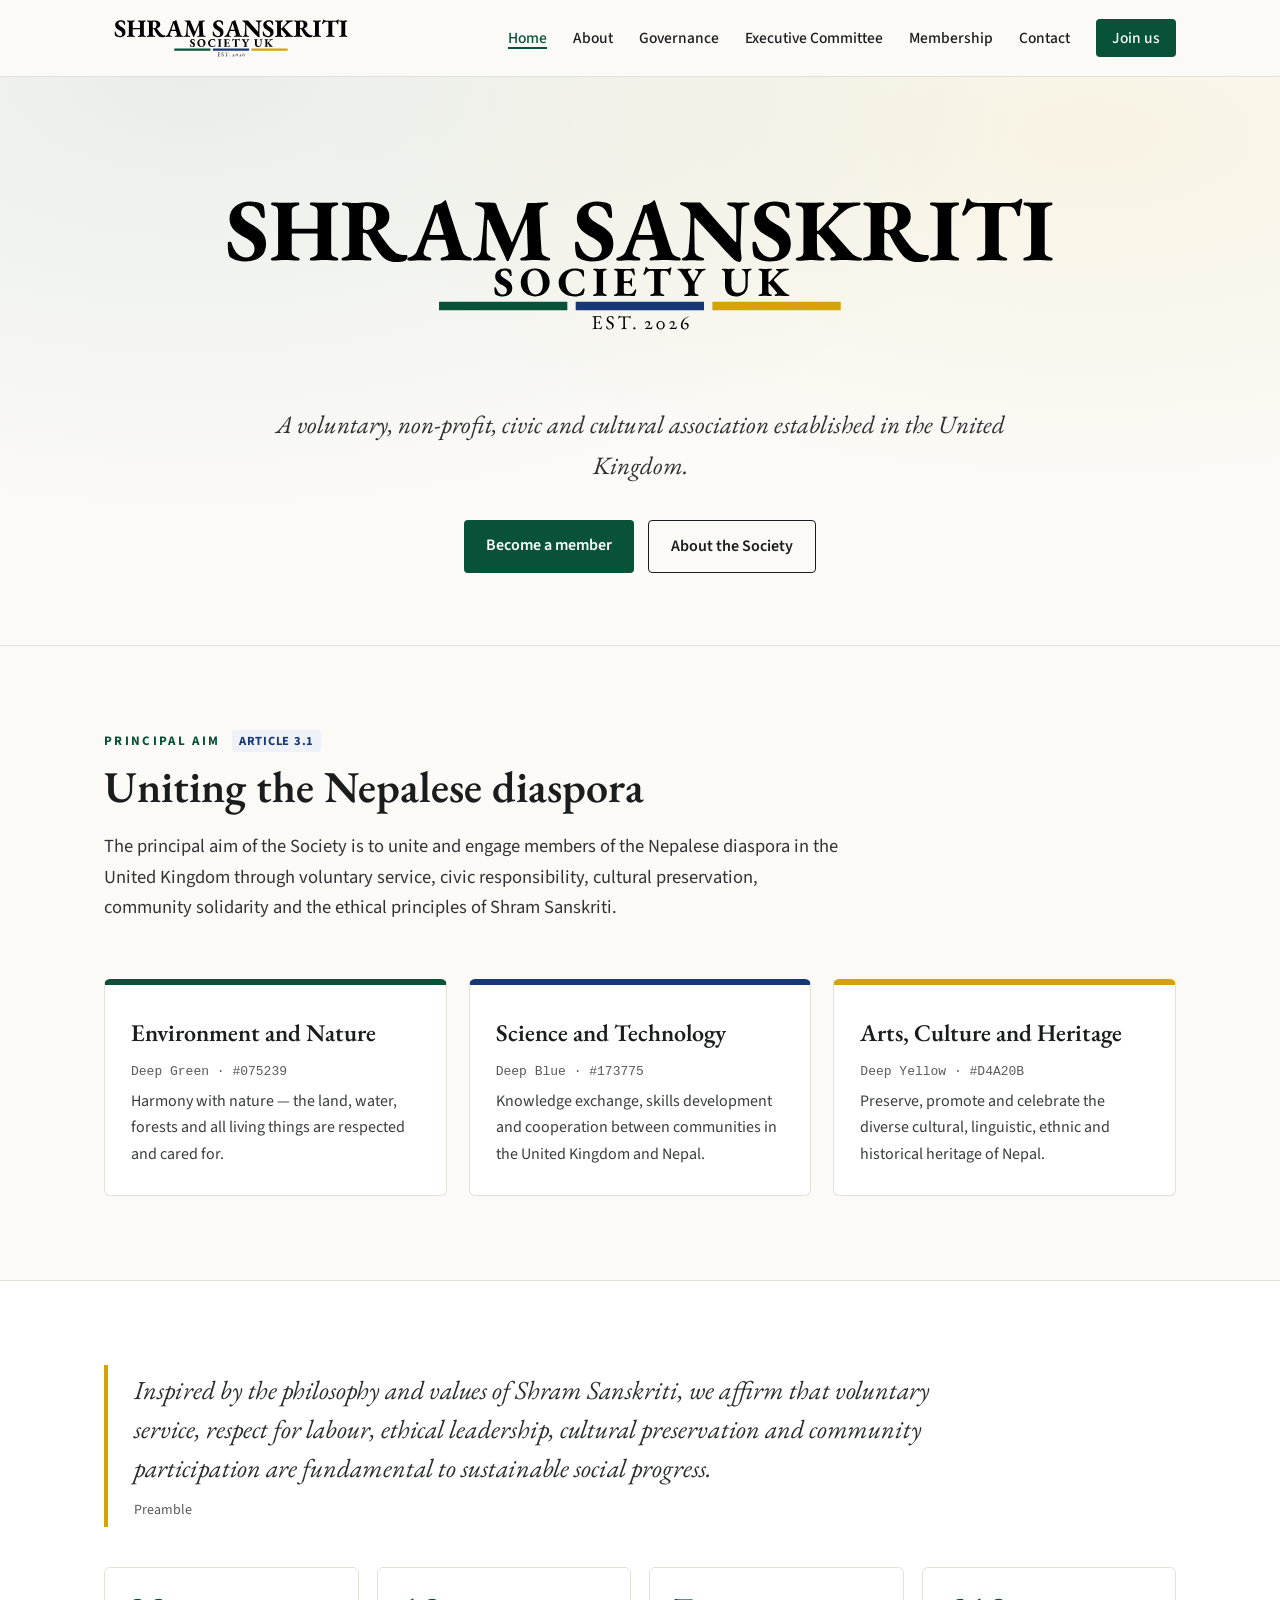
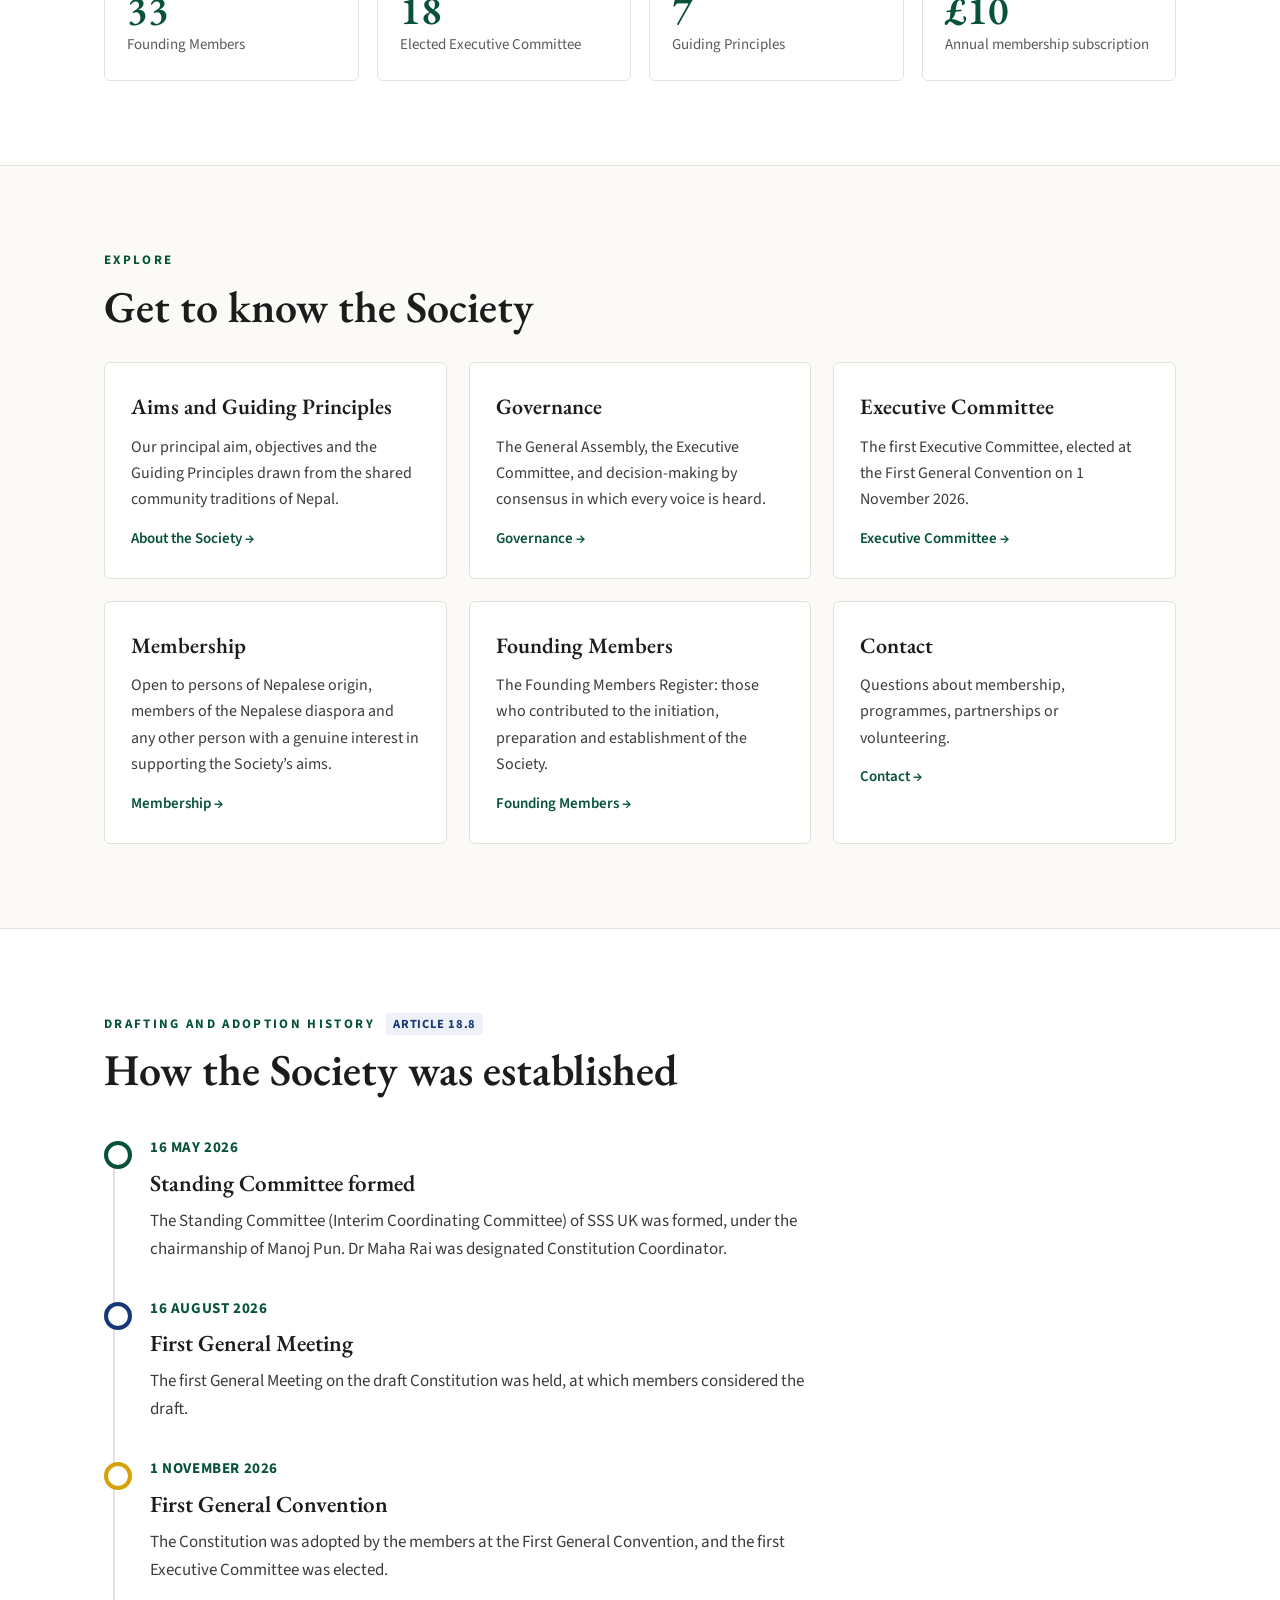
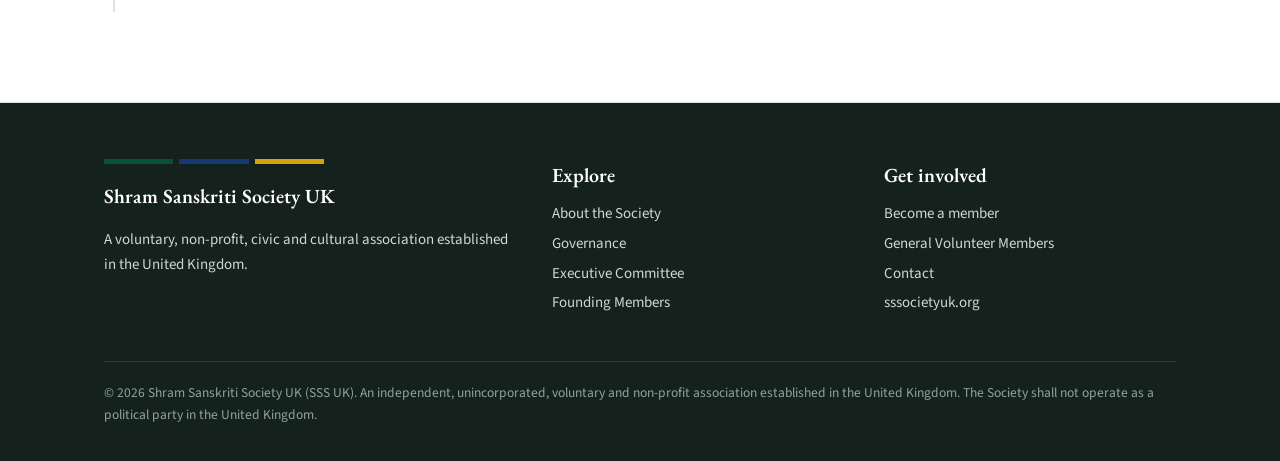
==== commit 6bd93c16: "Add files via upload" ====
--- a/index.html
+++ b/index.html
@@ -4,1096 +4,117 @@
 <meta charset="utf-8">
 <meta name="viewport" content="width=device-width, initial-scale=1">
 <title>Shram Sanskriti Society UK (SSS UK)</title>
-<meta name="description" content="Shram Sanskriti Society UK — a voluntary, non-profit civic and cultural association of the Nepalese diaspora in the United Kingdom. Est. 2026.">
+<meta name="description" content="Shram Sanskriti Society UK — a voluntary, non-profit, civic and cultural association established in the United Kingdom.">
+<link rel="icon" href="favicon.svg" type="image/svg+xml">
 <link rel="preconnect" href="https://fonts.googleapis.com">
 <link rel="preconnect" href="https://fonts.gstatic.com" crossorigin>
 <link href="https://fonts.googleapis.com/css2?family=EB+Garamond:ital,wght@0,400;0,500;0,600;0,700;1,400&family=Source+Sans+3:wght@400;500;600;700&display=swap" rel="stylesheet">
-<style>
-:root{
-  --green:#075239; --blue:#173775; --yellow:#D4A20B;
-  --ink:#1b1d1c; --muted:#5a5a5a; --line:#e3e1da;
-  --paper:#fbfaf6; --card:#ffffff; --tint:#f1f5f3;
-  --serif:'EB Garamond',Georgia,'Times New Roman',serif;
-  --sans:'Source Sans 3',system-ui,-apple-system,'Segoe UI',sans-serif;
-}
-*{box-sizing:border-box}
-html{scroll-behavior:smooth;scroll-padding-top:88px}
-body{margin:0;font-family:var(--sans);font-size:17px;line-height:1.65;color:var(--ink);background:var(--paper)}
-a{color:var(--blue)}
-img{max-width:100%}
-.wrap{max-width:1120px;margin:0 auto;padding:0 24px}
-.bars{display:flex;gap:6px}
-.bars i{display:block;height:5px;flex:1}
-.bars i:nth-child(1){background:var(--green)}
-.bars i:nth-child(2){background:var(--blue)}
-.bars i:nth-child(3){background:var(--yellow)}
-
-/* ---------- Header ---------- */
-header.top{position:sticky;top:0;z-index:50;background:rgba(251,250,246,.94);backdrop-filter:blur(8px);border-bottom:1px solid var(--line)}
-.nav{display:flex;align-items:center;justify-content:space-between;height:76px}
-.brand{display:flex;flex-direction:column;text-decoration:none;color:var(--ink);line-height:1}
-.brand b{font-family:var(--serif);font-weight:700;font-size:19px;letter-spacing:.02em}
-.brand small{font-family:var(--serif);font-weight:600;font-size:10.5px;letter-spacing:.32em;margin-top:3px}
-.brand .bars{margin-top:5px;width:100%;gap:3px}
-.brand .bars i{height:3px}
-.nav ul{list-style:none;display:flex;gap:26px;margin:0;padding:0}
-.nav ul a{text-decoration:none;color:var(--ink);font-weight:500;font-size:15.5px}
-.nav ul a:hover{color:var(--green)}
-.nav .join-btn{background:var(--green);color:#fff !important;padding:8px 16px;border-radius:4px}
-.menu-btn{display:none;background:none;border:1px solid var(--line);border-radius:4px;padding:6px 10px;font:inherit;cursor:pointer}
-
-/* ---------- Hero ---------- */
-.hero{padding:88px 0 72px;text-align:center;border-bottom:1px solid var(--line);background:
-  radial-gradient(ellipse at 15% 0%,rgba(7,82,57,.07),transparent 55%),
-  radial-gradient(ellipse at 85% 10%,rgba(212,162,11,.08),transparent 50%)}
-.logo{margin:0 auto;max-width:900px}
-.logo img{display:block;width:100%;height:auto}
-.brand img{display:block;height:56px;width:auto}
-.logo .l1{font-family:var(--serif);font-weight:700;font-size:clamp(40px,7.4vw,84px);letter-spacing:.01em;line-height:1}
-.logo .l2{font-family:var(--serif);font-weight:700;font-size:clamp(19px,3.4vw,38px);letter-spacing:.42em;margin:10px 0 14px;padding-left:.42em}
-.logo .bars{gap:clamp(5px,1vw,10px);margin:0 auto;width:80%}
-.logo .bars i{height:clamp(6px,1vw,10px)}
-.logo .est{font-family:var(--serif);letter-spacing:.4em;font-size:clamp(12px,1.4vw,15px);margin-top:12px;padding-left:.4em}
-.hero p.lede{font-family:var(--serif);font-size:clamp(20px,2.4vw,25px);max-width:760px;margin:40px auto 0;color:#2c2f2d;font-style:italic}
-.hero .cta{margin-top:34px;display:flex;gap:14px;justify-content:center;flex-wrap:wrap}
-.btn{display:inline-block;padding:12px 22px;border-radius:4px;text-decoration:none;font-weight:600;font-size:16px}
-.btn.primary{background:var(--green);color:#fff}
-.btn.ghost{border:1.5px solid var(--ink);color:var(--ink)}
-.btn:hover{opacity:.9}
-
-/* ---------- Sections ---------- */
-section{padding:84px 0;border-bottom:1px solid var(--line)}
-section.alt{background:#fff}
-.eyebrow{font-size:13px;font-weight:700;letter-spacing:.18em;text-transform:uppercase;color:var(--green);margin:0 0 10px}
-h2{font-family:var(--serif);font-weight:600;font-size:clamp(32px,4vw,44px);line-height:1.15;margin:0 0 18px}
-h3{font-family:var(--serif);font-weight:600;font-size:24px;margin:0 0 8px}
-h3.sub{margin-top:48px}
-.intro{max-width:740px;font-size:18.5px;color:#333}
-.muted{color:var(--muted)}
-
-/* about */
-.about-grid{display:grid;grid-template-columns:1.2fr 1fr;gap:56px;align-items:start}
-.facts{background:var(--tint);border-left:4px solid var(--green);padding:26px 28px;border-radius:0 6px 6px 0}
-.facts dl{margin:0;display:grid;grid-template-columns:auto 1fr;gap:10px 18px;font-size:16px}
-.facts dt{font-weight:700;color:var(--green)}
-.facts dd{margin:0}
-.pillars{display:grid;grid-template-columns:repeat(3,1fr);gap:22px;margin-top:56px}
-.pillar{background:var(--card);border:1px solid var(--line);border-radius:6px;padding:28px 26px;border-top:6px solid}
-.pillar.g{border-top-color:var(--green)} .pillar.b{border-top-color:var(--blue)} .pillar.y{border-top-color:var(--yellow)}
-.pillar .hex{font-size:13px;color:var(--muted);font-family:ui-monospace,monospace}
-.pillar p{margin:6px 0 0;font-size:16px;color:#3a3d3b}
-
-/* principles */
-.principles{display:grid;grid-template-columns:repeat(auto-fit,minmax(300px,1fr));gap:18px;margin-top:40px}
-.principle{padding:24px 24px 22px;background:var(--card);border:1px solid var(--line);border-radius:6px;position:relative}
-.principle .n{font-family:var(--serif);font-size:38px;line-height:1;color:var(--yellow);font-weight:600}
-.principle h3{font-size:22px;margin:8px 0 6px}
-.principle h3 em{font-style:italic;color:var(--green);font-weight:500}
-.principle p{margin:0;font-size:16px;color:#3a3d3b}
-
-/* objectives */
-.objectives{columns:2;column-gap:48px;margin-top:36px;padding:0;list-style:none;counter-reset:o}
-.objectives li{break-inside:avoid;padding:12px 0 12px 44px;position:relative;border-bottom:1px solid var(--line);font-size:16.5px}
-.objectives li::before{counter-increment:o;content:counter(o,lower-alpha);position:absolute;left:0;top:12px;width:28px;height:28px;border-radius:50%;background:var(--tint);color:var(--green);font-weight:700;display:grid;place-items:center;font-size:14px}
-
-/* committee */
-.term{display:inline-flex;gap:10px;align-items:center;background:var(--tint);color:var(--green);font-weight:600;padding:6px 14px;border-radius:30px;font-size:14.5px;margin-bottom:28px}
-.officers{display:grid;grid-template-columns:repeat(auto-fill,minmax(320px,1fr));gap:18px}
-.officer{display:flex;gap:18px;align-items:flex-start;background:var(--card);border:1px solid var(--line);border-radius:6px;padding:22px}
-.officer.lead{grid-column:1/-1;border-left:5px solid var(--green);padding:28px}
-.officer.lead .office{font-size:26px}
-.avatar{flex:0 0 58px;height:58px;border-radius:50%;display:grid;place-items:center;color:#fff;font-family:var(--serif);font-size:22px;font-weight:600}
-.avatar.g{background:var(--green)} .avatar.b{background:var(--blue)} .avatar.y{background:var(--yellow)}
-.avatar.empty{background:transparent;border:2px dashed #c9c6bd;color:#b0ada4}
-.office{font-family:var(--serif);font-weight:600;font-size:21px;line-height:1.2}
-.role{font-size:14.5px;color:var(--muted);margin-top:2px}
-.person{margin-top:10px;font-weight:600;font-size:17px}
-.person.tba{font-weight:400;font-style:italic;color:#9a978e;font-size:15.5px}
-.name-grid{list-style:none;padding:0;margin:20px 0 0;display:grid;grid-template-columns:repeat(auto-fill,minmax(250px,1fr));gap:10px 22px}
-.name-grid li{padding:10px 0;border-bottom:1px solid var(--line);font-size:16.5px}
-.fm{display:inline-block;min-width:52px;font-size:12.5px;font-weight:700;color:var(--blue);letter-spacing:.04em}
-.note{margin-top:40px;font-size:15px;color:var(--muted);border-top:1px solid var(--line);padding-top:18px}
-
-/* journey */
-.timeline{list-style:none;margin:40px 0 0;padding:0;position:relative}
-.timeline::before{content:"";position:absolute;left:9px;top:6px;bottom:6px;width:2px;background:var(--line)}
-.timeline li{position:relative;padding:0 0 34px 46px}
-.timeline li::before{content:"";position:absolute;left:0;top:5px;width:20px;height:20px;border-radius:50%;background:#fff;border:4px solid var(--green)}
-.timeline li:nth-child(2)::before{border-color:var(--blue)}
-.timeline li:nth-child(3)::before{border-color:var(--yellow)}
-.timeline .date{font-weight:700;color:var(--green);font-size:15px;letter-spacing:.04em;text-transform:uppercase}
-.timeline h3{margin:4px 0 4px;font-size:23px}
-.timeline p{margin:0;color:#3a3d3b;max-width:680px}
-
-/* constitution */
-.const-layout{display:grid;grid-template-columns:270px 1fr;gap:44px;margin-top:36px;align-items:start}
-.toc{position:sticky;top:96px;max-height:calc(100vh - 100px);overflow:auto;font-size:14.5px;padding-right:6px}
-.toc h4{margin:0 0 10px;font-size:13px;letter-spacing:.16em;text-transform:uppercase;color:var(--muted)}
-.toc ol{list-style:none;margin:0;padding:0}
-.toc a{display:block;text-decoration:none;color:var(--ink);padding:5px 0;border-bottom:1px dotted var(--line);line-height:1.35}
-.toc a span{display:block;font-size:11.5px;font-weight:700;color:var(--green);letter-spacing:.06em;text-transform:uppercase}
-.toc a:hover{color:var(--green)}
-.const-tools{display:flex;gap:10px;flex-wrap:wrap;margin-bottom:18px;align-items:center}
-.const-tools input{flex:1;min-width:220px;padding:10px 14px;border:1px solid var(--line);border-radius:4px;font:inherit;font-size:15.5px;background:#fff}
-.const-tools button{padding:10px 14px;border:1px solid var(--line);background:#fff;border-radius:4px;font:inherit;font-size:14.5px;cursor:pointer}
-.const-tools button:hover{border-color:var(--green);color:var(--green)}
-.status{font-size:14.5px;color:var(--muted);margin:0 0 18px}
-details.article{background:var(--card);border:1px solid var(--line);border-radius:6px;margin-bottom:10px}
-details.article summary{list-style:none;cursor:pointer;padding:16px 22px;display:flex;flex-direction:column}
-details.article summary::-webkit-details-marker{display:none}
-details.article summary:hover{background:#fcfbf8}
-.art-no{font-size:12.5px;font-weight:700;letter-spacing:.14em;text-transform:uppercase;color:var(--green)}
-.art-title{font-family:var(--serif);font-size:23px;font-weight:600;line-height:1.25;padding-right:30px;position:relative}
-details.article summary .art-title::after{content:"+";position:absolute;right:0;top:-2px;color:var(--muted);font-family:var(--sans);font-weight:400}
-details.article[open] summary .art-title::after{content:"–"}
-details.article[open] summary{border-bottom:1px solid var(--line)}
-.art-body{padding:6px 26px 22px}
-.art-body p{margin:8px 0}
-.clause{font-family:var(--sans);font-size:16.5px;font-weight:700;margin:22px 0 4px}
-.clause span{color:var(--blue);margin-right:12px}
-.art-body ol{margin:6px 0 10px;padding-left:2.2em}
-.art-body ol li{margin:4px 0;padding-left:4px}
-.art-body ol li::marker{content:"(" counter(list-item, lower-alpha) ")  ";color:var(--muted)}
-.ctable{border-collapse:collapse;margin:14px 0;font-size:15.5px;width:100%}
-.ctable th,.ctable td{text-align:left;padding:8px 12px;border-bottom:1px solid var(--line);vertical-align:top}
-.ctable th{background:var(--tint);color:var(--green)}
-.sw{display:inline-block;width:28px;height:10px}
-.sw.g{background:var(--green)} .sw.b{background:var(--blue)} .sw.y{background:var(--yellow)}
-mark{background:#fbe9a9;padding:0 1px}
-.hidden{display:none !important}
-
-/* join */
-.join-grid{display:grid;grid-template-columns:1fr 1fr;gap:28px;margin-top:36px}
-.join-card{background:var(--card);border:1px solid var(--line);border-radius:6px;padding:30px}
-.price{font-family:var(--serif);font-size:58px;font-weight:600;line-height:1;color:var(--green)}
-.price small{font-size:20px;color:var(--muted);font-weight:400}
-.join-card ul{padding-left:20px;margin:16px 0 0}
-.join-card li{margin:6px 0}
-
-/* footer */
-footer{background:#14211c;color:#cfd8d3;padding:56px 0 34px;font-size:15px}
-footer .f-grid{display:grid;grid-template-columns:1.4fr 1fr 1fr;gap:40px}
-footer h4{color:#fff;font-family:var(--serif);font-size:20px;margin:0 0 10px;font-weight:600}
-footer a{color:#cfd8d3;text-decoration:none}
-footer a:hover{color:#fff}
-footer ul{list-style:none;padding:0;margin:0}
-footer li{margin:5px 0}
-footer .legal{border-top:1px solid #2c3b35;margin-top:40px;padding-top:20px;font-size:13.5px;color:#93a39b}
-footer .bars{max-width:220px;margin-bottom:16px}
-
-/* ---------- Responsive ---------- */
-@media (max-width:900px){
-  .about-grid,.join-grid,.const-layout{grid-template-columns:1fr}
-  .pillars{grid-template-columns:1fr}
-  .objectives{columns:1}
-  .toc{position:static;max-height:none;border:1px solid var(--line);border-radius:6px;padding:16px;background:#fff}
-  footer .f-grid{grid-template-columns:1fr}
-  .menu-btn{display:block}
-  .nav ul{display:none;position:absolute;top:76px;left:0;right:0;background:var(--paper);flex-direction:column;gap:0;border-bottom:1px solid var(--line);padding:8px 24px 16px}
-  .nav ul.open{display:flex}
-  .nav ul li a{display:block;padding:10px 0}
-  .nav .join-btn{display:inline-block;margin-top:6px}
-  section{padding:64px 0}
-}
-@media print{
-  header.top,.hero .cta,.const-tools,.toc,footer,.menu-btn{display:none !important}
-  details.article{break-inside:auto;border:none}
-  section{padding:24px 0}
-}
-</style>
+<link rel="stylesheet" href="styles.css">
 </head>
 <body>
-
 <header class="top">
   <div class="wrap nav">
-    <a class="brand" href="#top"><img src="[data-uri]" alt="Shram Sanskriti Society UK — home" width="200" height="44"></a>
+    <a class="brand" href="index.html"><img src="logo.svg" alt="Shram Sanskriti Society UK — home" width="254" height="56"></a>
     <button class="menu-btn" aria-expanded="false" aria-controls="navlist">Menu</button>
-    <ul id="navlist">
-      <li><a href="#about">About</a></li>
-      <li><a href="#principles">Principles</a></li>
-      <li><a href="#committee">Committee</a></li>
-      <li><a href="#founders">Founders</a></li>
-      <li><a href="#constitution">Constitution</a></li>
-      <li><a class="join-btn" href="#join">Join us</a></li>
-    </ul>
+    <ul id="navlist"><li><a href="index.html" class="active">Home</a></li><li><a href="about.html">About</a></li><li><a href="governance.html">Governance</a></li><li><a href="committee.html">Executive Committee</a></li><li><a href="membership.html">Membership</a></li><li><a href="contact.html">Contact</a></li><li><a class="join-btn" href="membership.html#join">Join us</a></li></ul>
   </div>
 </header>
+<main id="main">
 
-<main id="top">
-
-<!-- ================= HERO ================= -->
 <div class="hero">
   <div class="wrap">
-    <h1 class="logo"><img src="[data-uri]" alt="Shram Sanskriti Society UK — Est. 2026" width="900" height="199"></h1>
-    <p class="lede">A voluntary, non-profit civic and cultural association uniting the Nepalese diaspora in the United Kingdom through service, heritage and community.</p>
+    <h1 class="logo"><img src="logo.svg" alt="Shram Sanskriti Society UK — Est. 2026" width="900" height="199"></h1>
+    <p class="lede">A voluntary, non-profit, civic and cultural association established in the United Kingdom.</p>
     <div class="cta">
-      <a class="btn primary" href="#join">Become a member</a>
-      <a class="btn ghost" href="#constitution">Read our Constitution</a>
+      <a class="btn primary" href="membership.html#join">Become a member</a>
+      <a class="btn ghost" href="about.html">About the Society</a>
     </div>
   </div>
 </div>
 
-<!-- ================= ABOUT ================= -->
-<section id="about">
+<section>
   <div class="wrap">
-    <div class="about-grid">
-      <div>
-        <p class="eyebrow">About the Society</p>
-        <h2>Service before self, community before all</h2>
-        <p class="intro">Shram Sanskriti Society UK (SSS UK) brings together members of the Nepalese diaspora in the United Kingdom through voluntary service, civic responsibility, cultural preservation, community solidarity and the ethical principles of <em>Shram Sanskriti</em> — the culture of respect for labour.</p>
-        <p>We honour all the communities of Nepal, whose traditions of collective labour, mutual aid, respect for elders, harmony with nature and decision by common agreement have sustained village life for generations. These traditions guide the way we govern ourselves: by consensus, with every voice heard, and with leadership understood as a responsibility of service rather than an entitlement to authority.</p>
-      </div>
-      <aside class="facts">
-        <dl>
-          <dt>Name</dt><dd>Shram Sanskriti Society UK (SSS UK)</dd>
-          <dt>Established</dt><dd>2026</dd>
-          <dt>Status</dt><dd>Independent, unincorporated, voluntary and non-profit association in the United Kingdom</dd>
-          <dt>Character</dt><dd>Civic and cultural; open to all Nepalese communities and to anyone who shares our aims. It does not operate as a political party.</dd>
-          <dt>Governance</dt><dd>General Assembly of members; elected Executive Committee</dd>
-          <dt>Membership</dt><dd>£10 per year</dd>
-        </dl>
-      </aside>
-    </div>
+    <p class="eyebrow">Principal aim <span class="ref">Article 3.1</span></p>
+    <h2>Uniting the Nepalese diaspora</h2>
+    <p class="intro">The principal aim of the Society is to unite and engage members of the Nepalese diaspora in the United Kingdom through voluntary service, civic responsibility, cultural preservation, community solidarity and the ethical principles of Shram Sanskriti.</p>
+    <div class="pillars">
+  <div class="pillar g"><h3>Environment and Nature</h3><div class="hex">Deep Green · #075239</div><p>Harmony with nature — the land, water, forests and all living things are respected and cared for.</p></div>
+  <div class="pillar b"><h3>Science and Technology</h3><div class="hex">Deep Blue · #173775</div><p>Knowledge exchange, skills development and cooperation between communities in the United Kingdom and Nepal.</p></div>
+  <div class="pillar y"><h3>Arts, Culture and Heritage</h3><div class="hex">Deep Yellow · #D4A20B</div><p>Preserve, promote and celebrate the diverse cultural, linguistic, ethnic and historical heritage of Nepal.</p></div>
+</div>
+  </div>
+</section>
 
-    <div class="pillars">
-      <div class="pillar g"><h3>Environment &amp; Nature</h3><div class="hex">Deep Green · #075239</div><p>Caring for land, water, forests and all living things, in the UK and in Nepal.</p></div>
-      <div class="pillar b"><h3>Science &amp; Technology</h3><div class="hex">Deep Blue · #173775</div><p>Knowledge exchange, skills development and education across our communities.</p></div>
-      <div class="pillar y"><h3>Arts, Culture &amp; Heritage</h3><div class="hex">Deep Yellow · #D4A20B</div><p>Preserving and passing on the languages, traditions and heritage of all Nepal’s peoples.</p></div>
+<section class="alt">
+  <div class="wrap">
+    <blockquote class="quote">Inspired by the philosophy and values of Shram Sanskriti, we affirm that voluntary service, respect for labour, ethical leadership, cultural preservation and community participation are fundamental to sustainable social progress.<cite>Preamble</cite></blockquote>
+    <div class="stat-row">
+      <div class="stat"><b>33</b><span>Founding Members</span></div>
+      <div class="stat"><b>18</b><span>Elected Executive Committee</span></div>
+      <div class="stat"><b>7</b><span>Guiding Principles</span></div>
+      <div class="stat"><b>£10</b><span>Annual membership subscription</span></div>
     </div>
   </div>
 </section>
 
-<!-- ================= PRINCIPLES ================= -->
-<section id="principles" class="alt">
+<section>
   <div class="wrap">
-    <p class="eyebrow">Guiding Principles · Article 2.8</p>
-    <h2>Rooted in the shared traditions of Nepal</h2>
-    <p class="intro">In all our work and decisions we are guided by seven principles drawn from the community life of Nepal.</p>
-    <div class="principles">
-      <div class="principle"><div class="n">1</div><h3>Dignity of labour <em>(Shram)</em></h3><p>All work, manual and intellectual, is honoured equally, and every member contributes according to their ability.</p></div>
-      <div class="principle"><div class="n">2</div><h3>Mutual aid <em>(Parma)</em></h3><p>In the tradition of reciprocal labour, members support one another and the community — help given is help shared.</p></div>
-      <div class="principle"><div class="n">3</div><h3>Decision by agreement</h3><p>Decisions are reached together through patient dialogue in which every voice is heard, as in the community assemblies of Nepal.</p></div>
-      <div class="principle"><div class="n">4</div><h3>Respect for elders and youth</h3><p>The experience of elders is sought and valued, and the voices of young people are given equal space.</p></div>
-      <div class="principle"><div class="n">5</div><h3>Harmony with nature</h3><p>The land, water, forests and all living things are respected and cared for.</p></div>
-      <div class="principle"><div class="n">6</div><h3>Equality of communities</h3><p>All ethnic, linguistic, cultural and regional communities of Nepal, and all genders, are of equal worth and fairly represented.</p></div>
-      <div class="principle"><div class="n">7</div><h3>Leadership as service</h3><p>Those who hold office serve the community and are accountable to it.</p></div>
-    </div>
-
-    <h3 class="sub">Our objectives</h3>
-    <ul class="objectives">
-      <li>Promote voluntary service, respect for labour, collective responsibility and active community participation.</li>
-      <li>Encourage ethical leadership, transparency, accountability, good governance and informed civic engagement.</li>
-      <li>Preserve, promote and celebrate the diverse cultural, linguistic, ethnic and historical heritage of Nepal.</li>
-      <li>Strengthen unity, mutual respect and cooperation among Nepalese communities and with the wider society in the UK.</li>
-      <li>Support educational, environmental, cultural, social and community-development initiatives.</li>
-      <li>Encourage participation by women, young people, older people and under-represented members of the community.</li>
-      <li>Facilitate knowledge exchange, skills development and cooperation between communities in the UK and Nepal.</li>
-      <li>Support community-led initiatives in environmental protection, public awareness, heritage, health awareness and sustainable development.</li>
-      <li>Build constructive relationships with organisations and institutions that share compatible objectives.</li>
-      <li>Promote peaceful dialogue, non-discrimination, social inclusion and respect for human dignity.</li>
-      <li>Pass on the knowledge, languages, oral traditions and customs of all Nepal’s communities to younger generations raised in the UK.</li>
-    </ul>
-  </div>
-</section>
-
-<!-- ================= COMMITTEE ================= -->
-<section id="committee">
-  <div class="wrap">
-    <p class="eyebrow">Leadership</p>
-    <h2>Executive Committee</h2>
-    <div class="term">First elected Committee · Term 2026 – 2029</div>
-    <p class="intro" style="margin-top:0">Elected by the members at the First General Convention on 1 November 2026, the Executive Committee coordinates the Society’s work between meetings of the General Assembly. It works through collective leadership and decision by consensus, and no officer holds a casting vote.</p>
-
-    <h3 class="sub" style="margin-top:36px">Principal Office Bearers</h3>
-    <div class="officers" style="margin-top:20px">
-<article class="officer lead"><div class="avatar g">MP</div><div><div class="office">President</div><div class="role">Chair · Lead Coordinator and Chief Volunteer</div><div class="person">Manoj Pun</div></div></article>
-<article class="officer"><div class="avatar b">AR</div><div><div class="office">Vice President</div><div class="role">Vice Chair Coordinator</div><div class="person">Anita Rai</div></div></article>
-<article class="officer"><div class="avatar y">RB</div><div><div class="office">Vice President</div><div class="role">Vice Chair Coordinator</div><div class="person">Rajan Bhandari</div></div></article>
-<article class="officer"><div class="avatar g">MM</div><div><div class="office">Vice President</div><div class="role">Vice Chair Coordinator</div><div class="person">Man Magar</div></div></article>
-<article class="officer"><div class="avatar b">SR</div><div><div class="office">Vice President</div><div class="role">Vice Chair Coordinator</div><div class="person">Santosh Rai</div></div></article>
-<article class="officer"><div class="avatar y">CT</div><div><div class="office">Vice President</div><div class="role">Vice Chair Coordinator</div><div class="person">Chudakarna Thamsuhang</div></div></article>
-<article class="officer"><div class="avatar g">MR</div><div><div class="office">General Secretary</div><div class="role">Chief Administrative and Governance Coordinator</div><div class="person">Dr Maha Rai</div></div></article>
-<article class="officer"><div class="avatar b empty">?</div><div><div class="office">Secretary</div><div class="role">Supporting the General Secretary</div><div class="person tba">To be confirmed</div></div></article>
-<article class="officer"><div class="avatar y">SR</div><div><div class="office">Treasurer</div><div class="role">Finance and Accountability Coordinator</div><div class="person">Suraj Rai</div></div></article>
-<article class="officer"><div class="avatar g">MG</div><div><div class="office">Vice Treasurer</div><div class="role">Supporting the Treasurer</div><div class="person">Manikala Rai Gurung</div></div></article>
-    </div>
-
-    <h3 class="sub">Central Committee Members</h3>
-    <ul class="name-grid"><li><span class="fm">CCM</span>Yadu Chandra Lawoti</li><li><span class="fm">CCM</span>Durga Khapung</li><li><span class="fm">CCM</span>Dambar Phago Limbu</li><li><span class="fm">CCM</span>Aita Laxi Rai</li><li><span class="fm">CCM</span>Kala Rai</li><li><span class="fm">CCM</span>Dhrubasari Rai</li><li><span class="fm">CCM</span>Bishal Limbu</li><li><span class="fm">CCM</span>Ganga Debi Rai</li><li><span class="fm">CCM</span>Gobinda Rai</li><li><span class="fm">CCM</span>Pravin Rai</li></ul>
-    
-
-    <p class="note">The election was administered by the independent Election Committee, led by Lead Coordinator Ram Ijam, under Article 8 and the transitional arrangements of Article 17.4 of the Constitution. The Committee serves until the Annual General Meeting held in 2029.</p>
-  </div>
-</section>
-
-<!-- ================= JOURNEY ================= -->
-<section id="journey" class="alt">
-  <div class="wrap">
-    <p class="eyebrow">Our journey</p>
-    <h2>How the Society was founded</h2>
-    <ol class="timeline">
-      <li><div class="date">16 May 2026</div><h3>Standing Committee formed</h3><p>The Standing Committee (Interim Coordinating Committee) of SSS UK was formed under the chairmanship of Manoj Pun, with Dr Maha Rai designated Constitution Coordinator.</p></li>
-      <li><div class="date">16 August 2026</div><h3>First General Meeting on the Constitution</h3><p>Members met to consider the draft Constitution and shape the Society’s governance together.</p></li>
-      <li><div class="date">1 November 2026</div><h3>First General Convention</h3><p>Members adopted the Constitution (Resolution SSS UK/FGC/2026/01) and the first Executive Committee was elected for the term 2026–2029.</p></li>
-    </ol>
-  </div>
-</section>
-
-<!-- ================= FOUNDERS ================= -->
-<section id="founders">
-  <div class="wrap">
-    <p class="eyebrow">Schedule 1 · Founding Members Register</p>
-    <h2>Our Founding Members</h2>
-    <p class="intro">With gratitude to the members of the Nepalese diaspora whose contributions brought the Society into being. Founding Member recognition is honorary and historical, and carries no additional voting rights.</p>
-    <ul class="name-grid"><li><span class="fm">FM1</span>Manoj Pun</li><li><span class="fm">FM2</span>Kishor Limbu</li><li><span class="fm">FM3</span>Durga Khapung</li><li><span class="fm">FM4</span>Gajbir Thapa</li><li><span class="fm">FM5</span>Asha Thapa</li><li><span class="fm">FM6</span>Santosh Rai</li><li><span class="fm">FM7</span>Anita Rai</li><li><span class="fm">FM8</span>BM Rai</li><li><span class="fm">FM9</span>Mani Kala Rai Gurung</li><li><span class="fm">FM10</span>Yamuna Rai</li><li><span class="fm">FM11</span>Rupesh Kafle</li><li><span class="fm">FM12</span>Kulkeshar Limbu</li><li><span class="fm">FM13</span>Gangadevi Rai</li><li><span class="fm">FM14</span>Bhim Limbu</li><li><span class="fm">FM15</span>Rudra Bahadur Thapa</li><li><span class="fm">FM16</span>Chitra Bahadur Tamang</li><li><span class="fm">FM17</span>Gajendra Bahadur Lawati</li><li><span class="fm">FM18</span>Nar Prasad Thamshuhang</li><li><span class="fm">FM19</span>Ram Kumar Ijam</li><li><span class="fm">FM20</span>Binod Kumar Rai</li><li><span class="fm">FM21</span>Suraj Rai</li><li><span class="fm">FM22</span>Yadhuchandra Lawati</li><li><span class="fm">FM23</span>Bishal Limbu</li><li><span class="fm">FM24</span>Santosh Sampang</li><li><span class="fm">FM25</span>Biswokajee Rai</li><li><span class="fm">FM26</span>Maha Rai</li><li><span class="fm">FM27</span>Deb Bahadur Gurung</li><li><span class="fm">FM28</span>Ram Bahadur Rai</li><li><span class="fm">FM29</span>Suman Chandra Rai</li><li><span class="fm">FM30</span>Krishna Prasad Lingden Limbu</li><li><span class="fm">FM31</span>Dambar Phago</li><li><span class="fm">FM32</span>Omprasad Thapa Kaucha</li><li><span class="fm">FM33</span>Ramkumar Pomu</li></ul>
-  </div>
-</section>
-
-<!-- ================= CONSTITUTION ================= -->
-<section id="constitution" class="alt">
-  <div class="wrap">
-    <p class="eyebrow">Governing document</p>
-    <h2>The Constitution of SSS UK</h2>
-    <p class="intro">The Constitution is the supreme governing document of the Society. It sets out who we are, how members take part, how the Executive Committee is elected, and how decisions are made by consensus.</p>
-
-    <div class="const-layout">
-      <nav class="toc" aria-label="Constitution contents">
-        <h4>Contents</h4>
-        <ol><li><a href="#preamble"><span></span>Preamble</a></li><li><a href="#article-1"><span>Article 1</span>Name, Identity and Interpretation</a></li><li><a href="#article-2"><span>Article 2</span>Legal Status, Character and Principles</a></li><li><a href="#article-3"><span>Article 3</span>Aims and Objectives</a></li><li><a href="#article-4"><span>Article 4</span>Powers of the Society</a></li><li><a href="#article-5"><span>Article 5</span>Membership</a></li><li><a href="#article-6"><span>Article 6</span>Governance Structure</a></li><li><a href="#article-7"><span>Article 7</span>Executive Committee: Composition and Responsibilities</a></li><li><a href="#article-8"><span>Article 8</span>Elections, Terms of Office and Vacancies</a></li><li><a href="#article-9"><span>Article 9</span>Meetings, Quorum and Decision-Making</a></li><li><a href="#article-10"><span>Article 10</span>Finance, Property and Financial Accountability</a></li><li><a href="#article-11"><span>Article 11</span>Advisory Committee and Supporting Structures</a></li><li><a href="#article-12"><span>Article 12</span>Conduct, Complaints and Dispute Resolution</a></li><li><a href="#article-13"><span>Article 13</span>Equality, Diversity, Inclusion and Safeguarding</a></li><li><a href="#article-14"><span>Article 14</span>External Relationships and International Cooperation</a></li><li><a href="#article-15"><span>Article 15</span>Constitutional Amendments and Change of Legal Status</a></li><li><a href="#article-16"><span>Article 16</span>Dissolution</a></li><li><a href="#article-17"><span>Article 17</span>Adoption, Commencement and Transitional Provisions</a></li><li><a href="#article-18"><span>Article 18</span>Founding Members and Foundational Record</a></li><li><a href="#schedule-1"><span></span>Schedule 1 — Founding Members Register</a></li><li><a href="#schedule-2"><span></span>Schedule 2 — Declaration of Adoption</a></li></ol>
-      </nav>
-      <div>
-        <div class="const-tools">
-          <input id="csearch" type="search" placeholder="Search the Constitution — e.g. quorum, Treasurer, consensus" aria-label="Search the Constitution">
-          <button type="button" id="openAll">Expand all</button>
-          <button type="button" id="closeAll">Collapse all</button>
-        </div>
-        <p class="status" id="cstatus">Adopted by the First General Convention, 1 November 2026 · Resolution SSS UK/FGC/2026/01 · 18 Articles</p>
-        <div id="ctext">
-<details class="article" id="preamble"><summary><span class="art-no">&nbsp;</span><span class="art-title">Preamble</span></summary><div class="art-body">
-<p>We, the founding members of Shram Sanskriti Society UK, united by our commitment to voluntary service, civic responsibility, cultural heritage, equality, integrity, environmental stewardship and community solidarity, establish this Constitution.</p>
-<p>Recognising the diversity of the Nepalese diaspora in the United Kingdom, and the value of cooperation between communities in the United Kingdom and Nepal, we seek to promote a society founded on dignity, mutual respect, accountability and collective responsibility.</p>
-<p>We honour all the communities of Nepal, whose traditions of collective labour, mutual aid, respect for elders, harmony with nature and decision by common agreement have sustained village and community life for generations. These traditions guide the way this Society governs itself.</p>
-<p>Inspired by the philosophy and values of Shram Sanskriti, we affirm that voluntary service, respect for labour, ethical leadership, cultural preservation and community participation are fundamental to sustainable social progress.</p>
-<p>We further affirm our commitment to democratic participation, to decision-making by consensus in which every voice is heard before any decision is made, and to transparency and lawful conduct, and to the principle that leadership is a responsibility of service rather than an entitlement to authority.</p>
-<p>Accordingly, we adopt this Constitution as the supreme governing document of Shram Sanskriti Society UK.</p>
-</div></details>
-<details class="article" id="article-1"><summary><span class="art-no">Article 1</span><span class="art-title">Name, Identity and Interpretation</span></summary><div class="art-body">
-<h4 class="clause" id="c1.1"><span>1.1</span>Name</h4>
-<p>The name of the organisation is Shram Sanskriti Society UK, abbreviated as SSS UK (the “Society”).</p>
-<h4 class="clause" id="c1.2"><span>1.2</span>Official Identity</h4>
-<p>The Society may adopt an official logo, emblem and other identifying materials. The adoption or material alteration of the official logo requires approval by the Executive Committee and confirmation by the General Assembly.</p>
-<p>The Society’s official colours, shown as three bars in its logo, represent the following areas of its work:</p>
-<table class="ctable"><thead><tr><th></th><th>Colour</th><th>Represents</th></tr></thead><tbody><tr><td><span class="sw g"></span></td><td>Deep Green (#075239)</td><td>Environment and Nature</td></tr><tr><td><span class="sw b"></span></td><td>Deep Blue (#173775)</td><td>Science and Technology</td></tr><tr><td><span class="sw y"></span></td><td>Deep Yellow (#D4A20B)</td><td>Arts, Culture and Heritage</td></tr></tbody></table>
-<h4 class="clause" id="c1.3"><span>1.3</span>Use of Name and Identity</h4>
-<p>The name, logo and other identifying materials of the Society may be used only for purposes authorised by the Society. No person may use the Society’s identity for personal, commercial, unlawful or otherwise unauthorised purposes.</p>
-<h4 class="clause" id="c1.4"><span>1.4</span>Definitions</h4>
-<p>In this Constitution:</p>
-<ol type="a">
-<li><strong>Society</strong> means Shram Sanskriti Society UK.</li>
-<li><strong>General Assembly</strong> means the collective body of all Eligible Voting Members.</li>
-<li><strong>General Convention</strong> means a formally convened meeting of the General Assembly for elections, constitutional matters, strategic decisions or other significant business.</li>
-<li><strong>Annual General Meeting (AGM)</strong> means the annual meeting of the General Assembly held under Article 9.</li>
-<li><strong>Extraordinary General Meeting (EGM)</strong> means any meeting of the General Assembly other than the AGM or a General Convention.</li>
-<li><strong>Executive Committee</strong> means the elected governing and coordinating committee established under Articles 6 and 7.</li>
-<li><strong>Executive Committee Member</strong> means a person elected or co-opted to a voting position on the Executive Committee in accordance with this Constitution.</li>
-<li><strong>General Volunteer Member</strong> means a member who undertakes or supports voluntary activities but does not, by that status alone, hold Executive Committee office.</li>
-<li><strong>Eligible Voting Member</strong> means a member who satisfies Article 5.6.</li>
-<li><strong>Consensus</strong> means a decision reached through the process in Article 9.8, in which every member present has had the opportunity to speak and no Substantive Objection remains. Consensus does not require that everyone agrees with every detail; a member may support a decision with reservations or Stand Aside.</li>
-<li><strong>Ordinary Resolution</strong> means a resolution on routine governance or organisational business that does not require a higher threshold under this Constitution.</li>
-<li><strong>Special Resolution</strong> means a resolution on a matter for which this Constitution requires the higher threshold in Article 15.4, namely constitutional amendments, changes of legal status and dissolution.</li>
-<li><strong>Clear days</strong> means days excluding the day on which notice is given and the day of the meeting.</li>
-<li><strong>Interim Coordinating Committee</strong> means the committee of founding members (also known as the Standing Committee) that has coordinated the establishment of the Society before the adoption of this Constitution.</li>
-<li><strong>Standing Orders</strong> means rules, policies and procedures made under Article 6.7.</li>
-<li><strong>Stand Aside</strong> means a member’s decision not to support a proposal while allowing the meeting to proceed with it; it does not prevent Consensus.</li>
-<li><strong>Substantive Objection</strong> means a reasoned objection that a proposal conflicts with this Constitution, the Society’s objectives or Guiding Principles, or the law, or would cause serious harm to the Society or its members.</li>
-</ol>
-<h4 class="clause" id="c1.5"><span>1.5</span>Interpretation</h4>
-<p>The singular includes the plural where appropriate. A reference to an office includes a person lawfully acting in that office. Headings are for convenience only and do not affect interpretation.</p>
-<h4 class="clause" id="c1.6"><span>1.6</span>Precedence</h4>
-<p>If any policy, Standing Order or committee resolution is inconsistent with this Constitution, this Constitution prevails, subject always to applicable law.</p>
-</div></details>
-<details class="article" id="article-2"><summary><span class="art-no">Article 2</span><span class="art-title">Legal Status, Character and Principles</span></summary><div class="art-body">
-<h4 class="clause" id="c2.1"><span>2.1</span>Legal Status</h4>
-<p>The Society is an independent, unincorporated, voluntary and non-profit association established in the United Kingdom. It shall not describe itself as a registered charity, incorporated body or other regulated legal entity unless it has lawfully acquired that status.</p>
-<h4 class="clause" id="c2.2"><span>2.2</span>Principal Location</h4>
-<p>The Society is based in the United Kingdom. Its principal administrative address shall be decided and recorded by the Executive Committee.</p>
-<h4 class="clause" id="c2.3"><span>2.3</span>Non-Profit Character</h4>
-<p>The income and property of the Society shall be applied solely to its objectives. No part of its income or property shall be distributed to members by way of profit. This does not prevent reimbursement of reasonable, properly authorised expenses, or lawful payment for goods or services genuinely supplied to the Society, subject to the conflict-of-interest safeguards in Article 10.10.</p>
-<h4 class="clause" id="c2.4"><span>2.4</span>Independence</h4>
-<p>The Society controls its own constitution, governance, membership, finances, bank accounts, programmes, appointments and decisions. No external organisation or individual has governing authority over the Society unless that authority is established by an amendment to this Constitution.</p>
-<h4 class="clause" id="c2.5"><span>2.5</span>Relationship with the Shram Sanskriti Philosophy</h4>
-<p>The Society draws inspiration from the principles of Shram Sanskriti, including respect for labour, voluntary service, cultural identity, ethical leadership, social responsibility and community-led development. This alignment does not, by itself, create any legal or organisational affiliation with an external body.</p>
-<h4 class="clause" id="c2.6"><span>2.6</span>Political and Civic Activities</h4>
-<p>The Society may undertake lawful civic education, public discussion, advocacy and community engagement consistent with its objectives.</p>
-<ol type="a">
-<li>The Society shall not operate as a political party in the United Kingdom.</li>
-<li>Any political activity, collaboration, donation or expenditure shall comply with applicable UK law, including electoral and political finance law.</li>
-<li>No Society funds or resources may be used to support an election campaign, candidate or political party unless the Executive Committee has first obtained appropriate legal advice and the General Assembly has approved the proposal.</li>
-</ol>
-<h4 class="clause" id="c2.7"><span>2.7</span>Compliance with Law</h4>
-<p>The Society and its members shall comply with applicable laws and regulatory obligations, including those relating to financial administration, fundraising, equality, safeguarding, data protection and public activities.</p>
-<h4 class="clause" id="c2.8"><span>2.8</span>Guiding Principles</h4>
-<p>The Society draws on the shared community traditions of Nepal. In all its work and decisions it shall be guided by the following principles:</p>
-<ol type="a">
-<li><strong>Dignity of labour (Shram)</strong> — all work, manual and intellectual, is honoured equally, and every member contributes according to their ability;</li>
-<li><strong>Mutual aid (Parma)</strong> — in the tradition of reciprocal labour, members support one another and the community, and help given is help shared;</li>
-<li><strong>Decision by agreement</strong> — decisions are reached together through patient dialogue in which every voice is heard, as in the community assemblies of Nepal;</li>
-<li><strong>Respect for elders and youth</strong> — the experience of elders is sought and valued, and the voices of young people are given equal space;</li>
-<li><strong>Harmony with nature</strong> — the land, water, forests and all living things are respected and cared for;</li>
-<li><strong>Equality of communities</strong> — all ethnic, linguistic, cultural and regional communities of Nepal, and all genders, are of equal worth and are fairly represented; and</li>
-<li><strong>Leadership as service</strong> — those who hold office serve the community and are accountable to it.</li>
-</ol>
-</div></details>
-<details class="article" id="article-3"><summary><span class="art-no">Article 3</span><span class="art-title">Aims and Objectives</span></summary><div class="art-body">
-<h4 class="clause" id="c3.1"><span>3.1</span>Principal Aim</h4>
-<p>The principal aim of the Society is to unite and engage members of the Nepalese diaspora in the United Kingdom through voluntary service, civic responsibility, cultural preservation, community solidarity and the ethical principles of Shram Sanskriti.</p>
-<h4 class="clause" id="c3.2"><span>3.2</span>Objectives</h4>
-<p>In furtherance of its principal aim, the Society shall seek to:</p>
-<ol type="a">
-<li>promote voluntary service, respect for labour, collective responsibility and active community participation;</li>
-<li>encourage ethical leadership, transparency, accountability, good governance and informed civic engagement;</li>
-<li>preserve, promote and celebrate the diverse cultural, linguistic, ethnic and historical heritage of Nepal;</li>
-<li>strengthen unity, mutual respect and cooperation among Nepalese communities and with the wider society in the United Kingdom;</li>
-<li>support educational, environmental, cultural, social and community-development initiatives;</li>
-<li>encourage participation by women, young people, older people and under-represented members of the community;</li>
-<li>facilitate knowledge exchange, skills development and cooperation between communities in the United Kingdom and Nepal;</li>
-<li>support lawful community-led initiatives in environmental protection, public awareness, heritage preservation, health awareness and sustainable development;</li>
-<li>build constructive relationships with organisations and institutions that share compatible objectives;</li>
-<li>promote peaceful dialogue, non-discrimination, social inclusion and respect for human dignity; and</li>
-<li>respect, preserve and pass on the knowledge, languages, oral traditions and customary practices of all the communities of Nepal, particularly to younger generations born or raised in the United Kingdom.</li>
-</ol>
-<h4 class="clause" id="c3.3"><span>3.3</span>Application of Objectives</h4>
-<p>All programmes, partnerships and expenditure shall be consistent with the objectives in this Article.</p>
-</div></details>
-<details class="article" id="article-4"><summary><span class="art-no">Article 4</span><span class="art-title">Powers of the Society</span></summary><div class="art-body">
-<h4 class="clause" id="c4.1"><span>4.1</span>General Power</h4>
-<p>Subject to this Constitution and applicable law, the Society may do anything lawful that is reasonably necessary to achieve its objectives.</p>
-<h4 class="clause" id="c4.2"><span>4.2</span>Specific Powers</h4>
-<p>In particular, the Society may:</p>
-<ol type="a">
-<li>organise meetings, conferences, seminars, workshops, cultural programmes and community events;</li>
-<li>undertake educational, environmental, social and voluntary-service projects;</li>
-<li>raise and receive funds through membership subscriptions, donations, grants, sponsorship, fundraising events and other lawful sources;</li>
-<li>open and operate bank accounts in the Society’s name, subject to the requirements of the bank;</li>
-<li>enter into agreements and partnerships;</li>
-<li>establish working groups, subcommittees and project teams;</li>
-<li>appoint advisers and volunteers;</li>
-<li>publish information and educational materials;</li>
-<li>acquire, use and maintain equipment and other property needed for its activities;</li>
-<li>arrange insurance; and</li>
-<li>do any other lawful thing incidental to its objectives.</li>
-</ol>
-<h4 class="clause" id="c4.3"><span>4.3</span>Authority to Enter Agreements</h4>
-<p>No person may enter into a contract or other legally binding commitment on behalf of the Society without prior authority from the Executive Committee. The Chair is the principal authorised signatory unless the Executive Committee formally authorises another person. Every such authorisation shall be minuted and shall state the nature and extent of the authority granted.</p>
-<h4 class="clause" id="c4.4"><span>4.4</span>Financial Commitments</h4>
-<p>All financial commitments are subject to the Society’s approved financial procedures and available resources.</p>
-</div></details>
-<details class="article" id="article-5"><summary><span class="art-no">Article 5</span><span class="art-title">Membership</span></summary><div class="art-body">
-<h4 class="clause" id="c5.1"><span>5.1</span>Eligibility</h4>
-<p>Membership is open to persons of Nepalese origin, members of the Nepalese diaspora and any other person with a genuine interest in supporting the Society’s aims, subject to the membership rules and applicable equality law. Every applicant shall agree to uphold this Constitution and the lawful objectives of the Society.</p>
-<h4 class="clause" id="c5.2"><span>5.2</span>Membership and Recognised Roles</h4>
-<p>There is one class of voting membership: <strong>Annual Membership</strong>, held by a person admitted to membership whose annual subscription is paid and current. In addition, the Society recognises the following roles, which do not create separate classes of membership or voting rights:</p>
-<ol type="a">
-<li><strong>Founding Member</strong> — an honorary recognition under Article 18 for a person who contributed to establishing the Society;</li>
-<li><strong>General Volunteer Member</strong> — a member who supports the Society through voluntary service, programmes, activities or community engagement.</li>
-</ol>
-<p>A person may hold more than one of these roles at the same time, and may also be an Executive Committee Member.</p>
-<h4 class="clause" id="c5.3"><span>5.3</span>Subscription</h4>
-<p>The annual membership subscription is initially £10. Any change requires approval by the General Assembly on the recommendation of the Executive Committee. The Executive Committee may set a reduced or waived rate for hardship, applied fairly and recorded in the Standing Orders.</p>
-<h4 class="clause" id="c5.4"><span>5.4</span>Admission, Renewal and Register</h4>
-<p>The Executive Committee shall set procedures for applications, admission and renewal. An accurate and secure register of members shall be kept. A membership that is not renewed within 60 days of its renewal date shall lapse, and the person may rejoin by fresh application.</p>
-<h4 class="clause" id="c5.5"><span>5.5</span>Rights of Members</h4>
-<p>Every Eligible Voting Member has the right to:</p>
-<ol type="a">
-<li>attend the AGM, any EGM and any General Convention;</li>
-<li>take part in discussions and consultations;</li>
-<li>submit proposals in accordance with the Standing Orders;</li>
-<li>vote on matters before the General Assembly;</li>
-<li>stand for election, subject to the eligibility requirements of the office; and</li>
-<li>receive appropriate information about the Society’s governance, activities and finances.</li>
-</ol>
-<h4 class="clause" id="c5.6"><span>5.6</span>Eligible Voting Members</h4>
-<p>A member is an Eligible Voting Member if they are aged 18 or over, their membership is current, and they are not suspended under Article 5.11.</p>
-<h4 class="clause" id="c5.7"><span>5.7</span>Equality of Voting Rights</h4>
-<p>Each Eligible Voting Member has one vote at meetings of the General Assembly. No member receives additional votes because they are a Founding Member, Executive Committee Member, adviser or holder of any other position. Proxy voting is not permitted unless the General Assembly approves rules for it in the Standing Orders.</p>
-<h4 class="clause" id="c5.8"><span>5.8</span>Responsibilities of Members</h4>
-<p>Members shall:</p>
-<ol type="a">
-<li>uphold this Constitution and the Society’s lawful objectives;</li>
-<li>act honestly, respectfully and responsibly;</li>
-<li>respect the rights and dignity of other members;</li>
-<li>comply with the Society’s policies;</li>
-<li>avoid conduct that materially harms the Society or its members; and</li>
-<li>declare relevant conflicts of interest.</li>
-</ol>
-<h4 class="clause" id="c5.9"><span>5.9</span>External Organisations</h4>
-<p>Membership of the Society does not confer membership of any political party, movement, association or other external organisation.</p>
-<h4 class="clause" id="c5.10"><span>5.10</span>Resignation</h4>
-<p>A member may resign by written notice (including email) to the General Secretary.</p>
-<ol type="a">
-<li>The resignation shall be acknowledged by the Chair and recorded by the Executive Committee at its next meeting.</li>
-<li>The resignation takes effect when acknowledged by the Chair, or 14 days after the notice is received, whichever is earlier.</li>
-<li>An Executive Committee Member who resigns from office shall, before the resignation takes effect where reasonably possible, hand over all records, property and responsibilities of the office to the Chair or a person the Executive Committee nominates.</li>
-<li>Subscriptions already paid are not refundable.</li>
-</ol>
-<h4 class="clause" id="c5.11"><span>5.11</span>Suspension and Termination</h4>
-<p>Membership may be suspended or terminated for serious misconduct, material breach of this Constitution or other substantial grounds, following a fair procedure under Article 12.</p>
-<ol type="a">
-<li>Except where immediate protective action is reasonably necessary, the member shall receive written notice of the allegations and a reasonable opportunity to respond.</li>
-<li>Any suspension pending investigation shall be proportionate, limited in time and subject to review.</li>
-<li>The member may appeal a final decision under Article 12.6.</li>
-</ol>
-<h4 class="clause" id="c5.12"><span>5.12</span>Membership Records</h4>
-<p>Membership records shall be kept securely and processed in accordance with data protection law.</p>
-</div></details>
-<details class="article" id="article-6"><summary><span class="art-no">Article 6</span><span class="art-title">Governance Structure</span></summary><div class="art-body">
-<h4 class="clause" id="c6.1"><span>6.1</span>Governing Bodies</h4>
-<p>The Society operates through:</p>
-<ol type="a">
-<li>the General Assembly;</li>
-<li>the Executive Committee; and</li>
-<li>such advisory bodies, regional structures and working groups as are established under this Constitution.</li>
-</ol>
-<h4 class="clause" id="c6.2"><span>6.2</span>General Assembly</h4>
-<p>The General Assembly is the supreme decision-making body of the Society and comprises all Eligible Voting Members.</p>
-<h4 class="clause" id="c6.3"><span>6.3</span>Powers Reserved to the General Assembly</h4>
-<p>The General Assembly has authority to:</p>
-<ol type="a">
-<li>elect the Executive Committee;</li>
-<li>receive and consider annual reports;</li>
-<li>approve the annual financial statements;</li>
-<li>set major organisational priorities;</li>
-<li>approve changes to membership subscriptions;</li>
-<li>confirm the appointment of advisers and the Society’s logo;</li>
-<li>approve any formal affiliation with an external organisation;</li>
-<li>amend this Constitution;</li>
-<li>approve changes to the Society’s legal status;</li>
-<li>resolve to dissolve the Society; and</li>
-<li>decide any other matter reserved to members by this Constitution.</li>
-</ol>
-<h4 class="clause" id="c6.4"><span>6.4</span>Executive Committee</h4>
-<p>The Executive Committee is responsible for the governance, administration, coordination and delivery of the Society’s activities between meetings of the General Assembly, and is accountable to the General Assembly.</p>
-<h4 class="clause" id="c6.5"><span>6.5</span>Collective Responsibility</h4>
-<p>The Executive Committee works through collective leadership, shared responsibility and decision by Consensus under Article 9.8. No officer has greater voting power because of a senior position, and no officer has a casting vote.</p>
-<h4 class="clause" id="c6.6"><span>6.6</span>Delegation</h4>
-<p>The Executive Committee may delegate specified responsibilities to officers, subcommittees or volunteers. Delegation does not remove the Executive Committee’s responsibility for proper oversight. Every delegation shall be minuted.</p>
-<h4 class="clause" id="c6.7"><span>6.7</span>Standing Orders and Policies</h4>
-<p>The Executive Committee may make Standing Orders and policies on meeting procedure, membership administration, finance, safeguarding, data protection, conduct and other matters needed to implement this Constitution. Standing Orders must be consistent with this Constitution, shall be made available to members, and may be amended or revoked by the General Assembly by Ordinary Resolution.</p>
-</div></details>
-<details class="article" id="article-7"><summary><span class="art-no">Article 7</span><span class="art-title">Executive Committee: Composition and Responsibilities</span></summary><div class="art-body">
-<h4 class="clause" id="c7.1"><span>7.1</span>Composition</h4>
-<p>The Executive Committee comprises the following elected positions:</p>
-<ol type="a">
-<li>Chair — Lead Coordinator and Chief Volunteer;</li>
-<li>Vice Chair Coordinator — Membership and Records;</li>
-<li>Vice Chair Coordinator — Programmes and Community Engagement;</li>
-<li>Vice Chair Coordinator — Fundraising and Resource Development;</li>
-<li>Vice Chair Coordinator — Partnerships and External Relations;</li>
-<li>Vice Chair Coordinator — Equality, Diversity and Inclusion;</li>
-<li>General Secretary — Chief Administrative and Governance Coordinator;</li>
-<li>Treasurer — Finance and Accountability Coordinator; and</li>
-<li>such number of ordinary Executive Committee Members and voting Regional Volunteer Leads as the General Assembly decides before each election.</li>
-</ol>
-<p>All voting positions are filled by election under Article 8, or by co-option to a vacancy under Article 8.9.</p>
-<h4 class="clause" id="c7.2"><span>7.2</span>Eligibility</h4>
-<p>Every Executive Committee Member must be an Eligible Voting Member throughout their term of office. No person may hold more than one of the offices listed in Article 7.1(a) to (h) at the same time, and the Chair and Treasurer shall not be members of the same household.</p>
-<h4 class="clause" id="c7.3"><span>7.3</span>Chair</h4>
-<p>The Chair shall:</p>
-<ol type="a">
-<li>provide overall leadership and coordination;</li>
-<li>chair Executive Committee meetings;</li>
-<li>promote consensus and collective responsibility;</li>
-<li>represent the Society in authorised external engagements;</li>
-<li>support other officers in their roles;</li>
-<li>ensure that matters requiring collective approval go to the appropriate body; and</li>
-<li>act as an authorised signatory.</li>
-</ol>
-<p>The Chair has no unilateral authority over matters reserved for collective decision.</p>
-<h4 class="clause" id="c7.4"><span>7.4</span>Vice Chair Coordinator — Membership and Records</h4>
-<p>The Vice Chair Coordinator — Membership and Records shall:</p>
-<ol type="a">
-<li>oversee membership registration and renewal;</li>
-<li>maintain the membership register;</li>
-<li>support membership engagement and participation;</li>
-<li>coordinate membership administration with the General Secretary and Treasurer; and</li>
-<li>ensure membership information is properly protected.</li>
-</ol>
-<h4 class="clause" id="c7.5"><span>7.5</span>Vice Chair Coordinator — Programmes and Community Engagement</h4>
-<p>The Vice Chair Coordinator — Programmes and Community Engagement shall:</p>
-<ol type="a">
-<li>coordinate the Society’s programmes and events;</li>
-<li>develop annual activity plans;</li>
-<li>promote community participation and outreach; and</li>
-<li>support the safe and effective delivery of activities.</li>
-</ol>
-<h4 class="clause" id="c7.6"><span>7.6</span>Vice Chair Coordinator — Fundraising and Resource Development</h4>
-<p>The Vice Chair Coordinator — Fundraising and Resource Development shall:</p>
-<ol type="a">
-<li>develop fundraising proposals and strategies;</li>
-<li>identify lawful funding opportunities;</li>
-<li>coordinate donor and sponsor engagement;</li>
-<li>work with the Treasurer to ensure financial accountability; and</li>
-<li>support the Society’s long-term sustainability.</li>
-</ol>
-<h4 class="clause" id="c7.7"><span>7.7</span>Vice Chair Coordinator — Partnerships and External Relations</h4>
-<p>The Vice Chair Coordinator — Partnerships and External Relations shall:</p>
-<ol type="a">
-<li>develop relationships with relevant organisations and institutions;</li>
-<li>coordinate partnership opportunities in the United Kingdom, Nepal and internationally;</li>
-<li>support knowledge exchange and collaborative initiatives;</li>
-<li>represent the Society externally when authorised; and</li>
-<li>refer proposed partnerships for the required approval.</li>
-</ol>
-<h4 class="clause" id="c7.8"><span>7.8</span>Vice Chair Coordinator — Equality, Diversity and Inclusion</h4>
-<p>The Vice Chair Coordinator — Equality, Diversity and Inclusion shall:</p>
-<ol type="a">
-<li>promote equality and inclusive participation;</li>
-<li>support fair access to leadership and volunteering opportunities;</li>
-<li>advise on inclusive organisational practice;</li>
-<li>encourage representation of under-represented groups; and</li>
-<li>support the aim in Article 7.15.</li>
-</ol>
-<h4 class="clause" id="c7.9"><span>7.9</span>General Secretary</h4>
-<p>The General Secretary is the principal administrative and governance coordinator and shall:</p>
-<ol type="a">
-<li>coordinate official correspondence and administrative procedures;</li>
-<li>prepare meeting notices, agendas and supporting papers;</li>
-<li>keep minutes, resolutions and official records;</li>
-<li>circulate minutes within 14 days of a meeting wherever reasonably practicable;</li>
-<li>keep the official Constitution, Standing Orders and approved policies;</li>
-<li>monitor implementation of decisions;</li>
-<li>coordinate administrative communication between officers and members;</li>
-<li>support preparation of the AGM and any General Convention; and</li>
-<li>prepare the annual administrative report.</li>
-</ol>
-<p>The General Secretary may coordinate the review of governance documents but may not amend this Constitution except as approved under Article 15.</p>
-<h4 class="clause" id="c7.10"><span>7.10</span>Treasurer</h4>
-<p>The Treasurer shall:</p>
-<ol type="a">
-<li>keep accurate financial records;</li>
-<li>oversee receipts, payments and banking;</li>
-<li>record membership subscriptions, donations, grants and expenditure;</li>
-<li>present financial reports to the Executive Committee;</li>
-<li>prepare the annual financial statements;</li>
-<li>support financial planning and budgeting;</li>
-<li>ensure payments are properly authorised; and</li>
-<li>coordinate the independent financial review and insurance arrangements.</li>
-</ol>
-<h4 class="clause" id="c7.11"><span>7.11</span>Regional Volunteer Leads</h4>
-<p>Regional Volunteer Leads may be established on a county or other agreed geographical basis within the United Kingdom to coordinate local participation, activities and communication. The Executive Committee decides regional boundaries and responsibilities. A Regional Volunteer Lead has Executive Committee voting rights only if elected to a voting position under Article 7.1(i).</p>
-<h4 class="clause" id="c7.12"><span>7.12</span>Executive Committee Members</h4>
-<p>Executive Committee Members shall attend meetings, contribute constructively, take part in governance and decision-making, and carry out responsibilities allocated by collective agreement.</p>
-<h4 class="clause" id="c7.13"><span>7.13</span>General Volunteer Members</h4>
-<p>General Volunteer Members may assist with programmes, fundraising, events, communications and other activities. They have full rights at General Assembly meetings if they are Eligible Voting Members, but have no Executive Committee voting rights by that status.</p>
-<h4 class="clause" id="c7.14"><span>7.14</span>Assistant Officers</h4>
-<p>The Executive Committee may appoint Assistant Secretaries, Assistant Treasurers or other assistant officers from among its own Executive Committee Members where needed. An Executive Committee Member appointed as an assistant officer keeps their full Executive Committee voting rights, but the appointment does not give them any additional vote.</p>
-<h4 class="clause" id="c7.15"><span>7.15</span>Gender Representation</h4>
-<p>The Society aims for at least 50% female representation on the Executive Committee. It shall pursue this through fair nomination procedures, encouragement and inclusive leadership development, in accordance with applicable law.</p>
-</div></details>
-<details class="article" id="article-8"><summary><span class="art-no">Article 8</span><span class="art-title">Elections, Terms of Office and Vacancies</span></summary><div class="art-body">
-<h4 class="clause" id="c8.1"><span>8.1</span>Term of Office</h4>
-<p>The Executive Committee serves a term of three years, beginning when the election results are declared. Executive Committee Members may stand for re-election.</p>
-<h4 class="clause" id="c8.2"><span>8.2</span>Timing of Elections</h4>
-<p>Executive Committee elections take place at a General Convention or at a General Assembly meeting convened for that purpose.</p>
-<h4 class="clause" id="c8.3"><span>8.3</span>Election Committee</h4>
-<p>An independent Election Committee of three to five Eligible Voting Members administers each election. It is appointed by the Executive Committee, and its membership shall be notified to members. No member of the Election Committee may stand as a candidate in the election it administers.</p>
-<h4 class="clause" id="c8.4"><span>8.4</span>Appointment Date</h4>
-<p>The Election Committee shall be appointed at least 30 days before the scheduled election, except for the first election under Article 17.4.</p>
-<h4 class="clause" id="c8.5"><span>8.5</span>Nominations</h4>
-<p>Each candidate must be nominated by two Eligible Voting Members, must confirm in writing their willingness to serve, and must meet the eligibility requirements of the office. The Election Committee shall publish the nomination deadline in the notice of the meeting.</p>
-<h4 class="clause" id="c8.6"><span>8.6</span>Uncontested Positions</h4>
-<p>Where only one eligible candidate is nominated for a position, the Election Committee may present that candidate for confirmation by Consensus. If Consensus is not reached, the candidate requires the support of at least 65% of members present and eligible to vote.</p>
-<h4 class="clause" id="c8.7"><span>8.7</span>Contested Positions</h4>
-<p>Where more than one eligible candidate is nominated:</p>
-<ol type="a">
-<li>the election shall be by secret ballot, unless the General Assembly has approved another fair and transparent method;</li>
-<li>a candidate who receives at least 65% of the valid votes cast is elected;</li>
-<li>if no candidate receives 65%, a second ballot is held between the two candidates with the most votes, and a candidate who receives at least 65% of the valid votes cast in that ballot is elected;</li>
-<li>if neither candidate receives 65% in the second ballot, the Election Committee shall allow a short period for dialogue under Article 9.8, after which a final ballot is held between the same two candidates and the candidate with more valid votes is elected; and</li>
-<li>a tied final ballot shall be repeated once; if the tie remains, the Election Committee shall refer the matter to the General Assembly to resolve by an agreed method, which may include drawing lots.</li>
-</ol>
-<h4 class="clause" id="c8.8"><span>8.8</span>Declaration of Results</h4>
-<p>The Election Committee shall verify and formally announce the results. The General Secretary shall keep the election records for at least three years.</p>
-<h4 class="clause" id="c8.9"><span>8.9</span>Vacancies</h4>
-<p>If a position becomes vacant during a term, the Executive Committee may co-opt an eligible member to fill it until the next General Assembly meeting. At that meeting an election shall be held for the remainder of the term.</p>
-<h4 class="clause" id="c8.10"><span>8.10</span>Removal from Office</h4>
-<p>An Executive Committee Member may be removed for serious misconduct, material breach of duty or persistent failure to fulfil their responsibilities.</p>
-<ol type="a">
-<li>Absence from three consecutive Executive Committee meetings without reasonable explanation may be grounds for review.</li>
-<li>Before removal, the member shall receive written notice of the concerns and a reasonable opportunity to respond.</li>
-<li>Removal requires a resolution supported by at least 65% of the other Executive Committee Members present and eligible to vote at a quorate meeting.</li>
-<li>The member may appeal to the General Assembly, whose decision is final.</li>
-</ol>
-<h4 class="clause" id="c8.11"><span>8.11</span>Continuity</h4>
-<p>If elections cannot reasonably be completed before a term expires, the existing Executive Committee continues in a caretaker capacity until elections are held. A caretaker Committee shall not take decisions outside the ordinary course of business. Any extension beyond six months requires General Assembly approval.</p>
-<h4 class="clause" id="c8.12"><span>8.12</span>End of Election Committee Duties</h4>
-<p>The Election Committee’s duties end once the results are formally recorded and the newly elected Executive Committee has taken office.</p>
-<h4 class="clause" id="c8.13"><span>8.13</span>Early Elections</h4>
-<p>The General Assembly need not wait for the end of a three-year term to elect a new Executive Committee.</p>
-<ol type="a">
-<li>The General Assembly may resolve, at an AGM or EGM, to hold early elections for the whole Executive Committee. The proposal shall be considered through the consensus process in Article 9.8; where Consensus is not reached, it requires the votes in favour of at least 65% of members present and eligible to vote at a quorate meeting.</li>
-<li>Early elections shall also be held if more than half of the Executive Committee positions are vacant at the same time.</li>
-<li>Early elections shall take place within 60 days of the resolution or vacancies, in accordance with this Article. The outgoing Executive Committee continues in a caretaker capacity under Article 8.11 until then.</li>
-<li>The newly elected Executive Committee serves a full three-year term.</li>
-</ol>
-</div></details>
-<details class="article" id="article-9"><summary><span class="art-no">Article 9</span><span class="art-title">Meetings, Quorum and Decision-Making</span></summary><div class="art-body">
-<h4 class="clause" id="c9.1"><span>9.1</span>Types of Meeting</h4>
-<p>The Society may hold Executive Committee meetings, AGMs, EGMs, General Conventions, and advisory and subcommittee meetings.</p>
-<h4 class="clause" id="c9.2"><span>9.2</span>Executive Committee Meetings</h4>
-<p>The Executive Committee shall meet at least three times a year and otherwise as required. Any five Executive Committee Members may, by written request, ask the Chair to call a meeting, which shall then be held within 21 days of the request.</p>
-<h4 class="clause" id="c9.3"><span>9.3</span>Executive Committee Quorum</h4>
-<p>The quorum is more than half of the current voting Executive Committee Members. An inquorate meeting may discuss matters but may not make binding decisions.</p>
-<h4 class="clause" id="c9.4"><span>9.4</span>Holding the AGM</h4>
-<p>An AGM shall be held once in each calendar year, with no more than 15 months between one AGM and the next.</p>
-<h4 class="clause" id="c9.5"><span>9.5</span>Calling an EGM</h4>
-<p>The Executive Committee may call an EGM at any time. It shall call an EGM within 28 days of receiving a written request, stating the business, from at least 10% of Eligible Voting Members or 20 Eligible Voting Members, whichever is fewer. If it fails to do so, the members making the request may call the meeting themselves.</p>
-<h4 class="clause" id="c9.6"><span>9.6</span>General Assembly Quorum</h4>
-<p>The quorum for an AGM, EGM or General Convention is 20% of Eligible Voting Members or 20 Eligible Voting Members, whichever is fewer, but never fewer than five. If there are fewer than five Eligible Voting Members, all must be present.</p>
-<h4 class="clause" id="c9.7"><span>9.7</span>Inquorate General Assembly Meeting</h4>
-<p>If a quorum is not present within 30 minutes of the start time, the meeting shall be adjourned to a date at least 7 and no more than 28 days later, of which members shall be notified. Business requiring a Special Resolution may not be decided at an adjourned meeting unless it is quorate.</p>
-<h4 class="clause" id="c9.8"><span>9.8</span>Consensus Process</h4>
-<p>Consensus is the Society’s way of making decisions. Voting is a last resort, used only when the process below has been followed and agreement cannot be reached. The person chairing a meeting acts as facilitator, not as decision-maker.</p>
-<ol type="a">
-<li><strong>Preparation.</strong> Wherever possible, a proposal shall be circulated with the agenda, so that members can reflect on it and consult others before the meeting.</li>
-<li><strong>Every voice heard.</strong> Before any decision, the facilitator shall invite each member present to speak in turn, without interruption. No member is required to speak, but no decision is taken until everyone has had the opportunity. Particular care shall be taken to hear elders, young people, women and anyone who has not yet spoken.</li>
-<li><strong>Refining the proposal.</strong> The meeting shall seek to improve the proposal so that it meets the concerns raised.</li>
-<li><strong>Testing for consensus.</strong> The facilitator shall restate the proposal and ask each member whether they agree, agree with reservations, Stand Aside, or have a Substantive Objection.</li>
-<li><strong>Standing aside.</strong> A member who Stands Aside does not prevent the decision. Reservations and stand-asides shall be recorded in the minutes. If three or more members Stand Aside on the same proposal, the facilitator shall ask whether the meeting wishes to continue discussion before deciding.</li>
-<li><strong>Substantive Objection.</strong> A member raising a Substantive Objection shall give reasons and, where possible, suggest an alternative.</li>
-<li><strong>Time for dialogue.</strong> If a Substantive Objection remains, the matter shall be deferred. The facilitator may ask a small group, including the objecting members and, where helpful, a respected elder or adviser, to seek a solution and report back at the next meeting or within 30 days.</li>
-<li><strong>Last resort.</strong> If Consensus is still not reached when the matter returns, it may be decided by vote under Article 9.9, or under Article 15 or 16 where those apply.</li>
-<li><strong>Urgent matters.</strong> Where delay would cause serious harm to the Society or its members, the meeting may proceed to a vote after the first round in paragraph (b). The reason for urgency shall be recorded in the minutes.</li>
-</ol>
-<h4 class="clause" id="c9.9"><span>9.9</span>Ordinary Resolutions</h4>
-<p>Where Consensus is not reached after the process in Article 9.8, an Ordinary Resolution requires the votes in favour of at least 65% of members present and eligible to vote at a quorate meeting.</p>
-<h4 class="clause" id="c9.10"><span>9.10</span>Counting Votes</h4>
-<p>Any fractional voting requirement is rounded up to the next whole number. Abstentions do not count as votes in favour but are included in the number of members present and eligible to vote. A proposal that does not reach the required threshold is not carried.</p>
-<h4 class="clause" id="c9.11"><span>9.11</span>Special Resolutions</h4>
-<p>Constitutional amendments, changes of legal status and dissolution require the approval set out in Articles 15 and 16.</p>
-<h4 class="clause" id="c9.12"><span>9.12</span>Notice Periods</h4>
-<p>The following minimum notice shall be given to all Eligible Voting Members:</p>
-<table class="ctable"><thead><tr><th>Meeting</th><th>Minimum notice</th></tr></thead><tbody><tr><td>AGM</td><td>30 clear days</td></tr><tr><td>General Convention with elections or major business</td><td>30 clear days</td></tr><tr><td>Meeting to consider dissolution</td><td>30 clear days</td></tr><tr><td>Meeting to consider a constitutional amendment</td><td>21 clear days, with full text</td></tr><tr><td>Any other EGM</td><td>14 clear days</td></tr><tr><td>Executive Committee meeting</td><td>7 clear days, unless all members agree to shorter notice</td></tr></tbody></table>
-<h4 class="clause" id="c9.13"><span>9.13</span>Giving Notice</h4>
-<p>Notice may be given by email, post or any other method recorded in the Standing Orders, to the contact details in the membership register. Notice shall state the date, time, place or remote-access arrangements, and the business. Accidental failure to give notice to a member does not invalidate the meeting.</p>
-<h4 class="clause" id="c9.14"><span>9.14</span>AGM Business</h4>
-<p>The AGM shall ordinarily:</p>
-<ol type="a">
-<li>receive the Chair’s annual report;</li>
-<li>receive the General Secretary’s administrative report;</li>
-<li>approve the Treasurer’s annual financial statements;</li>
-<li>receive the independent financial review report;</li>
-<li>review activities and priorities;</li>
-<li>consider proposals submitted under the Standing Orders; and</li>
-<li>hold elections where due.</li>
-</ol>
-<h4 class="clause" id="c9.15"><span>9.15</span>Participation</h4>
-<p>All Eligible Voting Members, including General Volunteer Members, may take part and vote at General Assembly meetings.</p>
-<h4 class="clause" id="c9.16"><span>9.16</span>Observers at Executive Committee Meetings</h4>
-<p>Members who are not Executive Committee Members may attend by invitation or with the Committee’s approval. They may contribute to discussion but may not vote.</p>
-<h4 class="clause" id="c9.17"><span>9.17</span>Remote Participation</h4>
-<p>Meetings may be held in person, remotely or in hybrid form, provided participants can communicate effectively and voting eligibility can be verified. A member taking part remotely counts towards the quorum.</p>
-<h4 class="clause" id="c9.18"><span>9.18</span>Minutes</h4>
-<p>Minutes shall record attendance, apologies, declarations of interest, significant decisions, whether each was reached by Consensus or by vote, any reservations, stand-asides and Substantive Objections, voting outcomes and assigned responsibilities. The General Secretary keeps the official record.</p>
-</div></details>
-<details class="article" id="article-10"><summary><span class="art-no">Article 10</span><span class="art-title">Finance, Property and Financial Accountability</span></summary><div class="art-body">
-<h4 class="clause" id="c10.1"><span>10.1</span>Use of Funds</h4>
-<p>All funds and property shall be used only for the Society’s objectives.</p>
-<h4 class="clause" id="c10.2"><span>10.2</span>Bank Account</h4>
-<p>The Society shall keep a bank account in its official name, subject to the bank’s requirements. All money received on behalf of the Society shall be paid into that account without undue delay.</p>
-<h4 class="clause" id="c10.3"><span>10.3</span>Authorised Signatories</h4>
-<p>Bank signatories are approved by the Executive Committee and shall ordinarily include the Chair, the Treasurer and at least one other officer.</p>
-<h4 class="clause" id="c10.4"><span>10.4</span>Authorising Payments</h4>
-<p>Payments require authorisation under a Financial Management Policy approved by the Executive Committee.</p>
-<ol type="a">
-<li>Where the bank allows, every payment requires approval by two authorised signatories.</li>
-<li>No person may authorise a payment to themselves or to a connected person.</li>
-<li>Expenses are reimbursed only against receipts or other reasonable evidence.</li>
-</ol>
-<h4 class="clause" id="c10.5"><span>10.5</span>Financial Records</h4>
-<p>The Treasurer shall keep accurate records of all income, expenditure, assets and liabilities, and shall keep them for at least six years.</p>
-<h4 class="clause" id="c10.6"><span>10.6</span>Financial Reporting</h4>
-<p>The Treasurer shall report to the Executive Committee at each ordinary meeting and prepare annual financial statements for approval by the AGM.</p>
-<h4 class="clause" id="c10.7"><span>10.7</span>Financial Year</h4>
-<p>The financial year is set by the Executive Committee and recorded in the Financial Management Policy.</p>
-<h4 class="clause" id="c10.8"><span>10.8</span>Independent Financial Review</h4>
-<p>The annual financial statements shall be independently reviewed before they are presented to the AGM. The reviewer shall be independent of the Society’s day-to-day finances and shall not be an Executive Committee Member. A formal audit shall be carried out where required by law, a funding agreement or a resolution of the General Assembly.</p>
-<h4 class="clause" id="c10.9"><span>10.9</span>Expenditure Outside the United Kingdom</h4>
-<p>Any funds transferred or committed to activities in Nepal or elsewhere shall:</p>
-<ol type="a">
-<li>support the Society’s objectives;</li>
-<li>be properly authorised;</li>
-<li>be documented;</li>
-<li>be subject to reasonable checks on the recipient and the intended use; and</li>
-<li>comply with applicable financial, sanctions and other legal requirements.</li>
-</ol>
-<h4 class="clause" id="c10.10"><span>10.10</span>Conflicts of Interest</h4>
-<p>Any person with a financial or personal interest in a proposed decision or transaction shall declare it before the matter is discussed. That person shall not take part in the decision unless permitted under an approved conflict-of-interest policy and applicable law. Declarations shall be minuted.</p>
-<h4 class="clause" id="c10.11"><span>10.11</span>Insurance</h4>
-<p>The Executive Committee shall assess the Society’s activities and arrange appropriate insurance, including public liability insurance where events are held.</p>
-<h4 class="clause" id="c10.12"><span>10.12</span>Indemnity</h4>
-<p>Subject to applicable law and available funds, the Society may indemnify an officer or authorised volunteer against reasonable liabilities properly incurred in the lawful, good-faith performance of authorised duties. No indemnity extends to fraud, dishonesty, wilful misconduct or liabilities that cannot lawfully be indemnified. This provision does not create limited liability or remove any personal liability imposed by law.</p>
-</div></details>
-<details class="article" id="article-11"><summary><span class="art-no">Article 11</span><span class="art-title">Advisory Committee and Supporting Structures</span></summary><div class="art-body">
-<h4 class="clause" id="c11.1"><span>11.1</span>Establishment</h4>
-<p>The Executive Committee may establish an Advisory Committee to provide independent advice, professional guidance and institutional support.</p>
-<h4 class="clause" id="c11.2"><span>11.2</span>Composition</h4>
-<p>Advisers may be drawn from people with relevant experience in community service, culture, education, governance, finance, law, environmental protection or other relevant fields.</p>
-<h4 class="clause" id="c11.3"><span>11.3</span>Appointment</h4>
-<p>Advisers are nominated by the elected Executive Committee and confirmed by the members at a General Assembly meeting or General Convention.</p>
-<h4 class="clause" id="c11.4"><span>11.4</span>Term</h4>
-<p>Advisers serve for three years and may be reappointed.</p>
-<h4 class="clause" id="c11.5"><span>11.5</span>Status</h4>
-<p>Advisory Committee membership is honorary and consultative. Advisers have no Executive Committee voting rights by virtue of that role. Advisers who are Eligible Voting Members keep their ordinary General Assembly voting rights.</p>
-<h4 class="clause" id="c11.6"><span>11.6</span>Role</h4>
-<p>The Advisory Committee may advise on strategy, governance, partnerships, organisational development and other matters referred to it.</p>
-<h4 class="clause" id="c11.7"><span>11.7</span>Subcommittees and Working Groups</h4>
-<p>The Executive Committee may establish subcommittees or working groups for defined purposes. Their terms of reference, responsibilities and reporting arrangements shall be recorded in writing, and they shall report to the Executive Committee.</p>
-<h4 class="clause" id="c11.8"><span>11.8</span>Counsel of Elders</h4>
-<p>The Advisory Committee shall, where possible, include respected elders from the community, reflecting the diversity of Nepal’s communities. Elders may be invited to offer guidance on matters of culture and tradition, to support the consensus process under Article 9.8, and to help resolve disagreements under Article 12.2.</p>
-</div></details>
-<details class="article" id="article-12"><summary><span class="art-no">Article 12</span><span class="art-title">Conduct, Complaints and Dispute Resolution</span></summary><div class="art-body">
-<h4 class="clause" id="c12.1"><span>12.1</span>Standards of Conduct</h4>
-<p>Members and officers shall act with honesty, integrity, respect, fairness and accountability.</p>
-<h4 class="clause" id="c12.2"><span>12.2</span>Informal Resolution</h4>
-<p>Disagreements should first be addressed through respectful dialogue, with the aim of restoring good relations rather than assigning blame. Where helpful, the parties may agree to ask a respected elder, adviser or other impartial member to facilitate a conversation between them.</p>
-<h4 class="clause" id="c12.3"><span>12.3</span>Formal Complaints</h4>
-<p>A formal complaint may be made in writing to the General Secretary or, where the complaint concerns the General Secretary, to the Chair.</p>
-<h4 class="clause" id="c12.4"><span>12.4</span>Investigation Panel</h4>
-<p>Where a complaint cannot reasonably be resolved informally, the Executive Committee shall appoint an impartial panel of at least three people with no material involvement in the matter.</p>
-<h4 class="clause" id="c12.5"><span>12.5</span>Fair Procedure</h4>
-<p>The panel shall:</p>
-<ol type="a">
-<li>consider the relevant evidence;</li>
-<li>give the people affected a reasonable opportunity to respond, and allow them to be accompanied by a person of their choice;</li>
-<li>maintain appropriate confidentiality; and</li>
-<li>set out its findings and recommendations in writing.</li>
-</ol>
-<h4 class="clause" id="c12.6"><span>12.6</span>Decisions and Appeals</h4>
-<p>Disciplinary decisions are made by the Executive Committee on the panel’s recommendation, excluding any member involved in the matter. A member affected by a final disciplinary decision may appeal in writing within 21 days to an appeal panel of three people appointed from members of the Advisory Committee or other impartial persons. No one who took part in the original decision may sit on the appeal panel. The appeal panel’s decision is final within the Society.</p>
-<h4 class="clause" id="c12.7"><span>12.7</span>Serious Matters</h4>
-<p>Nothing in this Article prevents anyone from reporting a matter to the police, a regulator or another competent authority, or from exercising their legal rights.</p>
-</div></details>
-<details class="article" id="article-13"><summary><span class="art-no">Article 13</span><span class="art-title">Equality, Diversity, Inclusion and Safeguarding</span></summary><div class="art-body">
-<h4 class="clause" id="c13.1"><span>13.1</span>Equality</h4>
-<p>The Society shall promote equality, dignity and respect in accordance with UK equality law.</p>
-<h4 class="clause" id="c13.2"><span>13.2</span>Non-Discrimination</h4>
-<p>The Society shall not unlawfully discriminate against, harass or victimise any person on any ground protected by law.</p>
-<h4 class="clause" id="c13.3"><span>13.3</span>Cultural Diversity</h4>
-<p>The Society respects and celebrates the diversity of Nepalese ethnic, linguistic, cultural and regional identities.</p>
-<h4 class="clause" id="c13.4"><span>13.4</span>Inclusive Participation</h4>
-<p>The Society shall seek to remove unreasonable barriers to participation and encourage fair access to membership, volunteering and leadership.</p>
-<h4 class="clause" id="c13.5"><span>13.5</span>Safeguarding</h4>
-<p>The Society shall adopt a safeguarding policy and appoint a designated safeguarding lead before running any activity involving children or adults at risk. Volunteers in such activities shall have appropriate checks where required by law.</p>
-<h4 class="clause" id="c13.6"><span>13.6</span>Data Protection</h4>
-<p>Personal information shall be collected, used, kept and disclosed only in accordance with data protection law and the Society’s approved procedures.</p>
-</div></details>
-<details class="article" id="article-14"><summary><span class="art-no">Article 14</span><span class="art-title">External Relationships and International Cooperation</span></summary><div class="art-body">
-<h4 class="clause" id="c14.1"><span>14.1</span>General Principle</h4>
-<p>The Society may cooperate with organisations, institutions and community initiatives in the United Kingdom, Nepal and internationally where this advances its objectives.</p>
-<h4 class="clause" id="c14.2"><span>14.2</span>Shram Sanskriti Movement in Nepal</h4>
-<p>The Society recognises the values and community-service philosophy of the Shram Sanskriti movement in Nepal and may establish lawful relationships with organisations and representatives associated with it.</p>
-<h4 class="clause" id="c14.3"><span>14.3</span>Overseas (Pravas) Structures</h4>
-<p>The Society may engage with an overseas (Pravas) structure established by an organisation in Nepal, after checking that structure’s governing rules and the requirements of applicable law. Any such relationship shall be set out in a written Memorandum of Understanding (MOU) approved by the Executive Committee, stating its purpose, the responsibilities of each party, any financial arrangements and how either party may end it. An MOU that creates a formal affiliation also requires General Assembly approval, and no MOU may transfer control over the Society contrary to Article 14.4.</p>
-<h4 class="clause" id="c14.4"><span>14.4</span>Independence of Governance</h4>
-<p>No external affiliation transfers control of the Society’s membership, finances, assets, elections or internal governance.</p>
-<h4 class="clause" id="c14.5"><span>14.5</span>Written Agreements</h4>
-<p>Significant collaborations shall be documented in written agreements setting out their purpose, responsibilities, financial arrangements and accountability.</p>
-<h4 class="clause" id="c14.6"><span>14.6</span>International Financial Transactions</h4>
-<p>International donations, grants, expenditure and transfers of resources shall comply with Article 10 and applicable law.</p>
-<h4 class="clause" id="c14.7"><span>14.7</span>External Representation</h4>
-<p>Only persons authorised by the Executive Committee may make commitments or statements on behalf of the Society.</p>
-</div></details>
-<details class="article" id="article-15"><summary><span class="art-no">Article 15</span><span class="art-title">Constitutional Amendments and Change of Legal Status</span></summary><div class="art-body">
-<h4 class="clause" id="c15.1"><span>15.1</span>Authority to Amend</h4>
-<p>This Constitution may be amended only by the General Assembly.</p>
-<h4 class="clause" id="c15.2"><span>15.2</span>Proposals</h4>
-<p>An amendment may be proposed by the Executive Committee, or by at least ten Eligible Voting Members in writing to the General Secretary at least 35 clear days before the meeting.</p>
-<h4 class="clause" id="c15.3"><span>15.3</span>Notice</h4>
-<p>The full text of a proposed amendment shall be sent to members at least 21 clear days before the meeting at which it will be considered.</p>
-<h4 class="clause" id="c15.4"><span>15.4</span>Approval</h4>
-<p>Amendments shall first be considered through the consensus process in Article 9.8. Where Consensus is not reached, an amendment requires the votes in favour of at least 75% of members present and eligible to vote at a quorate meeting (a Special Resolution).</p>
-<h4 class="clause" id="c15.5"><span>15.5</span>Change of Legal Status</h4>
-<p>A proposal to incorporate the Society, register it as a charity or under another legal framework, or otherwise materially change its legal status requires a Special Resolution under this Article.</p>
-<h4 class="clause" id="c15.6"><span>15.6</span>Effective Date</h4>
-<p>An amendment takes effect on the date stated in the resolution or, if none is stated, immediately on approval.</p>
-<h4 class="clause" id="c15.7"><span>15.7</span>Constitutional Record</h4>
-<p>The General Secretary shall keep a record of all amendments and the current approved version of this Constitution, and shall make it available to members.</p>
-</div></details>
-<details class="article" id="article-16"><summary><span class="art-no">Article 16</span><span class="art-title">Dissolution</span></summary><div class="art-body">
-<h4 class="clause" id="c16.1"><span>16.1</span>Authority</h4>
-<p>The Society may be dissolved only by resolution of the General Assembly at a meeting called specifically for that purpose.</p>
-<h4 class="clause" id="c16.2"><span>16.2</span>Notice</h4>
-<p>At least 30 clear days’ notice shall be given of a proposed dissolution.</p>
-<h4 class="clause" id="c16.3"><span>16.3</span>Approval</h4>
-<p>The proposal shall first be considered through the consensus process in Article 9.8. Where Consensus is not reached, dissolution requires the votes in favour of at least 75% of members present and eligible to vote at a quorate meeting.</p>
-<h4 class="clause" id="c16.4"><span>16.4</span>Settling Liabilities</h4>
-<p>Once dissolution is approved, the Executive Committee shall bring activities to an orderly close and settle all lawful debts and liabilities.</p>
-<h4 class="clause" id="c16.5"><span>16.5</span>Remaining Assets</h4>
-<p>Any remaining assets shall be transferred to one or more non-profit organisations with compatible civic, cultural, educational, environmental or community-benefit objectives in the United Kingdom or Nepal, as decided by the General Assembly, subject to applicable law and any restrictions attached to the assets.</p>
-<h4 class="clause" id="c16.6"><span>16.6</span>No Distribution to Members</h4>
-<p>No remaining assets shall be distributed among members.</p>
-<h4 class="clause" id="c16.7"><span>16.7</span>Final Records</h4>
-<p>The General Secretary and Treasurer shall arrange for the Society’s official and financial records to be kept or lawfully disposed of.</p>
-</div></details>
-<details class="article" id="article-17"><summary><span class="art-no">Article 17</span><span class="art-title">Adoption, Commencement and Transitional Provisions</span></summary><div class="art-body">
-<h4 class="clause" id="c17.1"><span>17.1</span>Adoption</h4>
-<p>This Constitution shall be presented to the First General Convention for adoption. It is adopted by Consensus of those present who have joined the Society or, failing Consensus, by the votes in favour of at least 75% of them.</p>
-<h4 class="clause" id="c17.2"><span>17.2</span>Commencement</h4>
-<p>This Constitution takes effect on the date recorded in the adopting resolution.</p>
-<h4 class="clause" id="c17.3"><span>17.3</span>Interim Arrangements</h4>
-<p>Until the first Executive Committee takes office, the Interim Coordinating Committee may continue to carry out necessary administrative and organisational functions within the authority previously granted to it.</p>
-<h4 class="clause" id="c17.4"><span>17.4</span>First Executive Committee</h4>
-<p>The first Executive Committee shall be elected or confirmed under transitional arrangements approved by the First General Convention. The notice periods in Article 9.12 and the timing in Article 8.4 do not apply to that first election. The first term ends at the AGM held in 2029.</p>
-<h4 class="clause" id="c17.5"><span>17.5</span>Transfer of Records</h4>
-<p>The Interim Coordinating Committee shall hand over all records, financial information, membership records and responsibilities to the first Executive Committee within 30 days of it taking office.</p>
-<h4 class="clause" id="c17.6"><span>17.6</span>Supersession</h4>
-<p>On commencement, this Constitution supersedes all earlier draft constitutional provisions, except any transitional decisions expressly preserved by the General Assembly.</p>
-</div></details>
-<details class="article" id="article-18"><summary><span class="art-no">Article 18</span><span class="art-title">Founding Members and Foundational Record</span></summary><div class="art-body">
-<h4 class="clause" id="c18.1"><span>18.1</span>Establishment</h4>
-<p>Shram Sanskriti Society UK was initiated by members of the Nepalese diaspora in the United Kingdom who shared a commitment to voluntary service, cultural preservation, community solidarity, ethical leadership and the principles of Shram Sanskriti.</p>
-<h4 class="clause" id="c18.2"><span>18.2</span>Recognition</h4>
-<p>Individuals who made a recognised contribution to the initiation, preparation and establishment of the Society before its formal inauguration may be recorded as Founding Members.</p>
-<h4 class="clause" id="c18.3"><span>18.3</span>Founding Register</h4>
-<p>The names of Founding Members shall be recorded in an official Founding Register, set out in Schedule 1, adopted with this Constitution and finalised by the first elected Executive Committee as provided in that Schedule.</p>
-<h4 class="clause" id="c18.4"><span>18.4</span>Status</h4>
-<p>Founding Member recognition is honorary and historical. It does not confer permanent Executive Committee membership, additional voting rights, preferential electoral status or exemption from ordinary membership requirements, including the annual subscription.</p>
-<h4 class="clause" id="c18.5"><span>18.5</span>Foundational Contributions</h4>
-<p>Voluntary financial and non-financial contributions made towards establishing the Society may be recorded in the Founding Register or in the financial records.</p>
-<h4 class="clause" id="c18.6"><span>18.6</span>Financial Accountability</h4>
-<p>All such financial contributions shall be properly recorded and kept separate from membership subscriptions and restricted project funds.</p>
-<h4 class="clause" id="c18.7"><span>18.7</span>Preservation of Records</h4>
-<p>The Founding Register and establishment records shall be kept as part of the Society’s official historical archive.</p>
-<h4 class="clause" id="c18.8"><span>18.8</span>Drafting and Adoption History</h4>
-<p>This Constitution was prepared through the following process, which forms part of the Society’s foundational record:</p>
-<table class="ctable"><thead><tr><th>Date</th><th>Stage</th></tr></thead><tbody><tr><td>16 May 2026</td><td>The Standing Committee (Interim Coordinating Committee) of SSS UK was formed, under the chairmanship of Manoj Pun. Dr Maha Rai was designated Constitution Coordinator.</td></tr><tr><td>16 August 2026</td><td>The first General Meeting on the draft Constitution was held, at which members considered the draft.</td></tr><tr><td>1 November 2026</td><td>The Constitution was presented to the First General Convention (General Assembly) for adoption.</td></tr></tbody></table>
-</div></details>
-<details class="article" id="schedule-1"><summary><span class="art-no">&nbsp;</span><span class="art-title">Schedule 1 — Founding Members Register</span></summary><div class="art-body">
-<p>The Founding Members (FM1 to FM33) are listed in the &lt;a href="#founders"&gt;Founding Members&lt;/a&gt; section of this website.</p>
-<p>This register is adopted with this Constitution. The first elected Executive Committee shall verify it within 30 days of taking office and may, within that period, add further individuals whose founding contributions are formally recognised and recorded, with consecutive Founding Member numbers. The final Constitution, including the verified Founding Members Register, shall be published to members within the same 30 days.</p>
-</div></details>
-<details class="article" id="schedule-2"><summary><span class="art-no">&nbsp;</span><span class="art-title">Schedule 2 — Declaration of Adoption</span></summary><div class="art-body">
-<p>We, the undersigned, acting in our respective authorised capacities on behalf of Shram Sanskriti Society UK (SSS UK), certify that this Constitution was prepared and reviewed by the Standing Committee (Interim Coordinating Committee), considered by members at the first General Meeting on the draft Constitution on 16 August 2026, presented to the First General Convention, and formally considered and adopted by the members in accordance with Article 17.1.</p>
-<table class="ctable"><tbody><tr><th>Date of adoption</th><td>1 November 2026</td></tr><tr><th>Resolution reference</th><td>SSS UK/FGC/2026/01 — Resolution 1 of the First General Convention: Adoption of the Constitution</td></tr></tbody></table>
-<table class="ctable"><thead><tr><th>Signatory</th><th>Capacity</th></tr></thead><tbody><tr><td>Maha Rai, PhD</td><td>Constitution Coordinator — Standing Committee (Interim Coordinating Committee)</td></tr><tr><td>Manoj Pun</td><td>Chair and Lead / Chief Coordinator — Standing Committee (Interim Coordinating Committee)</td></tr><tr><td>Ram Ijam</td><td>Lead Coordinator — Election Committee, First General Convention</td></tr></tbody></table>
-<p><strong>Certification.</strong> By signing this declaration, the above-named individuals confirm, each within their own responsibilities, that this document is the version of the Constitution formally adopted by the members of Shram Sanskriti Society UK at the First General Convention. Authority to adopt this Constitution rests with the members in General Convention; these signatures authenticate the adopted text and do not themselves confer that authority.</p>
-</div></details>
-        </div>
-      </div>
+    <p class="eyebrow">Explore</p>
+    <h2>Get to know the Society</h2>
+    <div class="three" style="margin-top:30px">
+      <a class="card" href="about.html"><h3>Aims and Guiding Principles</h3><p>Our principal aim, objectives and the Guiding Principles drawn from the shared community traditions of Nepal.</p><span class="more">About the Society →</span></a>
+      <a class="card" href="governance.html"><h3>Governance</h3><p>The General Assembly, the Executive Committee, and decision-making by consensus in which every voice is heard.</p><span class="more">Governance →</span></a>
+      <a class="card" href="committee.html"><h3>Executive Committee</h3><p>The first Executive Committee, elected at the First General Convention on 1 November 2026.</p><span class="more">Executive Committee →</span></a>
+      <a class="card" href="membership.html"><h3>Membership</h3><p>Open to persons of Nepalese origin, members of the Nepalese diaspora and any other person with a genuine interest in supporting the Society’s aims.</p><span class="more">Membership →</span></a>
+      <a class="card" href="founders.html"><h3>Founding Members</h3><p>The Founding Members Register: those who contributed to the initiation, preparation and establishment of the Society.</p><span class="more">Founding Members →</span></a>
+      <a class="card" href="contact.html"><h3>Contact</h3><p>Questions about membership, programmes, partnerships or volunteering.</p><span class="more">Contact →</span></a>
     </div>
   </div>
 </section>
 
-<!-- ================= JOIN ================= -->
-<section id="join">
+<section class="alt">
   <div class="wrap">
-    <p class="eyebrow">Membership</p>
-    <h2>Join Shram Sanskriti Society UK</h2>
-    <p class="intro">Membership is open to people of Nepalese origin, members of the Nepalese diaspora, and anyone with a genuine interest in supporting the Society’s aims.</p>
-    <div class="join-grid">
-      <div class="join-card">
-        <h3>Annual Membership</h3>
-        <div class="price">£10 <small>per year</small></div>
-        <ul>
-          <li>One member, one vote at the General Assembly</li>
-          <li>Attend the AGM and every General Convention</li>
-          <li>Stand for election to the Executive Committee</li>
-          <li>Take part in programmes, volunteering and community events</li>
-        </ul>
-        <p class="muted" style="font-size:15px;margin-top:16px">Voting members must be 18 or over. A reduced or waived rate may be available in cases of hardship.</p>
-      </div>
-      <div class="join-card">
-        <h3>How to join</h3>
-        <p>Applications and renewals are handled by the Vice Chair Coordinator for Membership and Records, working with the General Secretary and Treasurer.</p>
-        <p>To apply, contact the Society and you will be sent the membership form and payment details. Every applicant agrees to uphold the Constitution and the lawful objectives of the Society.</p>
-        <p>You can also support us as a <strong>General Volunteer Member</strong> — helping with programmes, events, fundraising and communications.</p>
-      </div>
-    </div>
+    <p class="eyebrow">Drafting and adoption history <span class="ref">Article 18.8</span></p>
+    <h2>How the Society was established</h2>
+    <ol class="timeline">
+  <li><div class="date">16 May 2026</div><h3>Standing Committee formed</h3><p>The Standing Committee (Interim Coordinating Committee) of SSS UK was formed, under the chairmanship of Manoj Pun. Dr Maha Rai was designated Constitution Coordinator.</p></li>
+  <li><div class="date">16 August 2026</div><h3>First General Meeting</h3><p>The first General Meeting on the draft Constitution was held, at which members considered the draft.</p></li>
+  <li><div class="date">1 November 2026</div><h3>First General Convention</h3><p>The Constitution was adopted by the members at the First General Convention, and the first Executive Committee was elected.</p></li>
+</ol>
   </div>
 </section>
 
 </main>
-
 <footer>
   <div class="wrap">
     <div class="f-grid">
       <div>
         <div class="bars"><i></i><i></i><i></i></div>
         <h4>Shram Sanskriti Society UK</h4>
-        <p>A voluntary, non-profit civic and cultural association established in the United Kingdom in 2026.</p>
+        <p>A voluntary, non-profit, civic and cultural association established in the United Kingdom.</p>
       </div>
       <div>
         <h4>Explore</h4>
         <ul>
-          <li><a href="#about">About</a></li>
-          <li><a href="#principles">Principles &amp; objectives</a></li>
-          <li><a href="#committee">Executive Committee</a></li>
-          <li><a href="#founders">Founding Members</a></li>
-          <li><a href="#constitution">Constitution</a></li>
+          <li><a href="about.html">About the Society</a></li>
+          <li><a href="governance.html">Governance</a></li>
+          <li><a href="committee.html">Executive Committee</a></li>
+          <li><a href="founders.html">Founding Members</a></li>
         </ul>
       </div>
       <div>
         <h4>Get involved</h4>
         <ul>
-          <li><a href="#join">Become a member</a></li>
-          <li><a href="#join">Volunteer</a></li>
+          <li><a href="membership.html#join">Become a member</a></li>
+          <li><a href="membership.html#volunteer">General Volunteer Members</a></li>
+          <li><a href="contact.html">Contact</a></li>
           <li>sssocietyuk.org</li>
         </ul>
       </div>
     </div>
-    <div class="legal">© 2026 Shram Sanskriti Society UK (SSS UK). An independent, unincorporated, voluntary and non-profit association established in the United Kingdom. SSS UK does not operate as a political party.</div>
+    <div class="legal">© 2026 Shram Sanskriti Society UK (SSS UK). An independent, unincorporated, voluntary and non-profit association established in the United Kingdom. The Society shall not operate as a political party in the United Kingdom.</div>
   </div>
 </footer>
-
-<script>
-(function(){
-  // mobile menu
-  var btn=document.querySelector('.menu-btn'), list=document.getElementById('navlist');
-  btn.addEventListener('click',function(){var o=list.classList.toggle('open');btn.setAttribute('aria-expanded',o)});
-  list.addEventListener('click',function(e){if(e.target.tagName==='A'){list.classList.remove('open');btn.setAttribute('aria-expanded',false)}});
-
-  var arts=[].slice.call(document.querySelectorAll('#ctext details.article'));
-  document.getElementById('openAll').onclick=function(){arts.forEach(function(d){d.open=true})};
-  document.getElementById('closeAll').onclick=function(){arts.forEach(function(d){d.open=false})};
-
-  // open the article when a TOC link or clause link is followed
-  function openTarget(){
-    var id=location.hash.slice(1); if(!id) return;
-    var el=document.getElementById(id); if(!el) return;
-    var d=el.closest?el.closest('details.article'):null;
-    if(d){d.open=true; setTimeout(function(){el.scrollIntoView({block:'start'})},10);}
-  }
-  window.addEventListener('hashchange',openTarget); openTarget();
-
-  // search
-  var originals=arts.map(function(d){return d.querySelector('.art-body').innerHTML});
-  var input=document.getElementById('csearch'), status=document.getElementById('cstatus'), base=status.textContent;
-  function esc(s){return s.replace(/[.*+?^${}()|[\]\\]/g,'\\$&')}
-  function highlight(node,re){
-    if(node.nodeType===3){
-      var t=node.nodeValue; if(!re.test(t)) return; re.lastIndex=0;
-      var span=document.createElement('span');
-      span.innerHTML=t.replace(/&/g,'&amp;').replace(/</g,'&lt;').replace(re,'<mark>$&</mark>');
-      node.parentNode.replaceChild(span,node); return;
-    }
-    if(node.nodeType===1&&node.tagName!=='MARK') [].slice.call(node.childNodes).forEach(function(c){highlight(c,re)});
-  }
-  var timer;
-  input.addEventListener('input',function(){clearTimeout(timer);timer=setTimeout(run,150)});
-  function run(){
-    var q=input.value.trim(), hits=0;
-    arts.forEach(function(d,i){
-      var body=d.querySelector('.art-body'); body.innerHTML=originals[i];
-      if(q.length<2){d.classList.remove('hidden'); return;}
-      var re=new RegExp(esc(q),'gi');
-      var match=re.test(d.textContent); re.lastIndex=0;
-      d.classList.toggle('hidden',!match);
-      if(match){hits++; d.open=true; highlight(body,re);}
-    });
-    status.textContent = q.length<2 ? base : (hits ? hits+' article'+(hits>1?'s':'')+' mention “'+q+'”' : 'No matches for “'+q+'”');
-  }
-})();
-</script>
+<script src="script.js"></script>
 </body>
 </html>
--- a/styles.css
+++ b/styles.css
@@ -0,0 +1,260 @@
+
+:root{
+  --green:#075239; --blue:#173775; --yellow:#D4A20B;
+  --ink:#1b1d1c; --muted:#5a5a5a; --line:#e3e1da;
+  --paper:#fbfaf6; --card:#ffffff; --tint:#f1f5f3;
+  --serif:'EB Garamond',Georgia,'Times New Roman',serif;
+  --sans:'Source Sans 3',system-ui,-apple-system,'Segoe UI',sans-serif;
+}
+*{box-sizing:border-box}
+html{scroll-behavior:smooth;scroll-padding-top:88px}
+body{margin:0;font-family:var(--sans);font-size:17px;line-height:1.65;color:var(--ink);background:var(--paper)}
+a{color:var(--blue)}
+img{max-width:100%}
+.wrap{max-width:1120px;margin:0 auto;padding:0 24px}
+.bars{display:flex;gap:6px}
+.bars i{display:block;height:5px;flex:1}
+.bars i:nth-child(1){background:var(--green)}
+.bars i:nth-child(2){background:var(--blue)}
+.bars i:nth-child(3){background:var(--yellow)}
+
+/* ---------- Header ---------- */
+header.top{position:sticky;top:0;z-index:50;background:rgba(251,250,246,.94);backdrop-filter:blur(8px);border-bottom:1px solid var(--line)}
+.nav{display:flex;align-items:center;justify-content:space-between;height:76px}
+.brand{display:flex;flex-direction:column;text-decoration:none;color:var(--ink);line-height:1}
+.brand b{font-family:var(--serif);font-weight:700;font-size:19px;letter-spacing:.02em}
+.brand small{font-family:var(--serif);font-weight:600;font-size:10.5px;letter-spacing:.32em;margin-top:3px}
+.brand .bars{margin-top:5px;width:100%;gap:3px}
+.brand .bars i{height:3px}
+.nav ul{list-style:none;display:flex;gap:26px;margin:0;padding:0}
+.nav ul a{text-decoration:none;color:var(--ink);font-weight:500;font-size:15.5px}
+.nav ul a:hover{color:var(--green)}
+.nav .join-btn{background:var(--green);color:#fff !important;padding:8px 16px;border-radius:4px}
+.menu-btn{display:none;background:none;border:1px solid var(--line);border-radius:4px;padding:6px 10px;font:inherit;cursor:pointer}
+
+/* ---------- Hero ---------- */
+.hero{padding:88px 0 72px;text-align:center;border-bottom:1px solid var(--line);background:
+  radial-gradient(ellipse at 15% 0%,rgba(7,82,57,.07),transparent 55%),
+  radial-gradient(ellipse at 85% 10%,rgba(212,162,11,.08),transparent 50%)}
+.logo{margin:0 auto;max-width:900px}
+.logo img{display:block;width:100%;height:auto}
+.brand img{display:block;height:56px;width:auto}
+.logo .l1{font-family:var(--serif);font-weight:700;font-size:clamp(40px,7.4vw,84px);letter-spacing:.01em;line-height:1}
+.logo .l2{font-family:var(--serif);font-weight:700;font-size:clamp(19px,3.4vw,38px);letter-spacing:.42em;margin:10px 0 14px;padding-left:.42em}
+.logo .bars{gap:clamp(5px,1vw,10px);margin:0 auto;width:80%}
+.logo .bars i{height:clamp(6px,1vw,10px)}
+.logo .est{font-family:var(--serif);letter-spacing:.4em;font-size:clamp(12px,1.4vw,15px);margin-top:12px;padding-left:.4em}
+.hero p.lede{font-family:var(--serif);font-size:clamp(20px,2.4vw,25px);max-width:760px;margin:40px auto 0;color:#2c2f2d;font-style:italic}
+.hero .cta{margin-top:34px;display:flex;gap:14px;justify-content:center;flex-wrap:wrap}
+.btn{display:inline-block;padding:12px 22px;border-radius:4px;text-decoration:none;font-weight:600;font-size:16px}
+.btn.primary{background:var(--green);color:#fff}
+.btn.ghost{border:1.5px solid var(--ink);color:var(--ink)}
+.btn:hover{opacity:.9}
+
+/* ---------- Sections ---------- */
+section{padding:84px 0;border-bottom:1px solid var(--line)}
+section.alt{background:#fff}
+.eyebrow{font-size:13px;font-weight:700;letter-spacing:.18em;text-transform:uppercase;color:var(--green);margin:0 0 10px}
+h2{font-family:var(--serif);font-weight:600;font-size:clamp(32px,4vw,44px);line-height:1.15;margin:0 0 18px}
+h3{font-family:var(--serif);font-weight:600;font-size:24px;margin:0 0 8px}
+h3.sub{margin-top:48px}
+.intro{max-width:740px;font-size:18.5px;color:#333}
+.muted{color:var(--muted)}
+
+/* about */
+.about-grid{display:grid;grid-template-columns:1.2fr 1fr;gap:56px;align-items:start}
+.facts{background:var(--tint);border-left:4px solid var(--green);padding:26px 28px;border-radius:0 6px 6px 0}
+.facts dl{margin:0;display:grid;grid-template-columns:auto 1fr;gap:10px 18px;font-size:16px}
+.facts dt{font-weight:700;color:var(--green)}
+.facts dd{margin:0}
+.pillars{display:grid;grid-template-columns:repeat(3,1fr);gap:22px;margin-top:56px}
+.pillar{background:var(--card);border:1px solid var(--line);border-radius:6px;padding:28px 26px;border-top:6px solid}
+.pillar.g{border-top-color:var(--green)} .pillar.b{border-top-color:var(--blue)} .pillar.y{border-top-color:var(--yellow)}
+.pillar .hex{font-size:13px;color:var(--muted);font-family:ui-monospace,monospace}
+.pillar p{margin:6px 0 0;font-size:16px;color:#3a3d3b}
+
+/* principles */
+.principles{display:grid;grid-template-columns:repeat(auto-fit,minmax(300px,1fr));gap:18px;margin-top:40px}
+.principle{padding:24px 24px 22px;background:var(--card);border:1px solid var(--line);border-radius:6px;position:relative}
+.principle .n{font-family:var(--serif);font-size:38px;line-height:1;color:var(--yellow);font-weight:600}
+.principle h3{font-size:22px;margin:8px 0 6px}
+.principle h3 em{font-style:italic;color:var(--green);font-weight:500}
+.principle p{margin:0;font-size:16px;color:#3a3d3b}
+
+/* objectives */
+.objectives{columns:2;column-gap:48px;margin-top:36px;padding:0;list-style:none;counter-reset:o}
+.objectives li{break-inside:avoid;padding:12px 0 12px 44px;position:relative;border-bottom:1px solid var(--line);font-size:16.5px}
+.objectives li::before{counter-increment:o;content:counter(o,lower-alpha);position:absolute;left:0;top:12px;width:28px;height:28px;border-radius:50%;background:var(--tint);color:var(--green);font-weight:700;display:grid;place-items:center;font-size:14px}
+
+/* committee */
+.term{display:inline-flex;gap:10px;align-items:center;background:var(--tint);color:var(--green);font-weight:600;padding:6px 14px;border-radius:30px;font-size:14.5px;margin-bottom:28px}
+.officers{display:grid;grid-template-columns:repeat(auto-fill,minmax(320px,1fr));gap:18px}
+.officer{display:flex;gap:18px;align-items:flex-start;background:var(--card);border:1px solid var(--line);border-radius:6px;padding:22px}
+.officer.lead{grid-column:1/-1;border-left:5px solid var(--green);padding:28px}
+.officer.lead .office{font-size:26px}
+.avatar{flex:0 0 58px;height:58px;border-radius:50%;display:grid;place-items:center;color:#fff;font-family:var(--serif);font-size:22px;font-weight:600}
+.avatar.g{background:var(--green)} .avatar.b{background:var(--blue)} .avatar.y{background:var(--yellow)}
+.avatar.empty{background:transparent;border:2px dashed #c9c6bd;color:#b0ada4}
+.office{font-family:var(--serif);font-weight:600;font-size:21px;line-height:1.2}
+.role{font-size:14.5px;color:var(--muted);margin-top:2px}
+.person{margin-top:10px;font-weight:600;font-size:17px}
+.person.tba{font-weight:400;font-style:italic;color:#9a978e;font-size:15.5px}
+.name-grid{list-style:none;padding:0;margin:20px 0 0;display:grid;grid-template-columns:repeat(auto-fill,minmax(250px,1fr));gap:10px 22px}
+.name-grid li{padding:10px 0;border-bottom:1px solid var(--line);font-size:16.5px}
+.fm{display:inline-block;min-width:52px;font-size:12.5px;font-weight:700;color:var(--blue);letter-spacing:.04em}
+.note{margin-top:40px;font-size:15px;color:var(--muted);border-top:1px solid var(--line);padding-top:18px}
+
+/* journey */
+.timeline{list-style:none;margin:40px 0 0;padding:0;position:relative}
+.timeline::before{content:"";position:absolute;left:9px;top:6px;bottom:6px;width:2px;background:var(--line)}
+.timeline li{position:relative;padding:0 0 34px 46px}
+.timeline li::before{content:"";position:absolute;left:0;top:5px;width:20px;height:20px;border-radius:50%;background:#fff;border:4px solid var(--green)}
+.timeline li:nth-child(2)::before{border-color:var(--blue)}
+.timeline li:nth-child(3)::before{border-color:var(--yellow)}
+.timeline .date{font-weight:700;color:var(--green);font-size:15px;letter-spacing:.04em;text-transform:uppercase}
+.timeline h3{margin:4px 0 4px;font-size:23px}
+.timeline p{margin:0;color:#3a3d3b;max-width:680px}
+
+/* constitution */
+.const-layout{display:grid;grid-template-columns:270px 1fr;gap:44px;margin-top:36px;align-items:start}
+.toc{position:sticky;top:96px;max-height:calc(100vh - 100px);overflow:auto;font-size:14.5px;padding-right:6px}
+.toc h4{margin:0 0 10px;font-size:13px;letter-spacing:.16em;text-transform:uppercase;color:var(--muted)}
+.toc ol{list-style:none;margin:0;padding:0}
+.toc a{display:block;text-decoration:none;color:var(--ink);padding:5px 0;border-bottom:1px dotted var(--line);line-height:1.35}
+.toc a span{display:block;font-size:11.5px;font-weight:700;color:var(--green);letter-spacing:.06em;text-transform:uppercase}
+.toc a:hover{color:var(--green)}
+.const-tools{display:flex;gap:10px;flex-wrap:wrap;margin-bottom:18px;align-items:center}
+.const-tools input{flex:1;min-width:220px;padding:10px 14px;border:1px solid var(--line);border-radius:4px;font:inherit;font-size:15.5px;background:#fff}
+.const-tools button{padding:10px 14px;border:1px solid var(--line);background:#fff;border-radius:4px;font:inherit;font-size:14.5px;cursor:pointer}
+.const-tools button:hover{border-color:var(--green);color:var(--green)}
+.status{font-size:14.5px;color:var(--muted);margin:0 0 18px}
+details.article{background:var(--card);border:1px solid var(--line);border-radius:6px;margin-bottom:10px}
+details.article summary{list-style:none;cursor:pointer;padding:16px 22px;display:flex;flex-direction:column}
+details.article summary::-webkit-details-marker{display:none}
+details.article summary:hover{background:#fcfbf8}
+.art-no{font-size:12.5px;font-weight:700;letter-spacing:.14em;text-transform:uppercase;color:var(--green)}
+.art-title{font-family:var(--serif);font-size:23px;font-weight:600;line-height:1.25;padding-right:30px;position:relative}
+details.article summary .art-title::after{content:"+";position:absolute;right:0;top:-2px;color:var(--muted);font-family:var(--sans);font-weight:400}
+details.article[open] summary .art-title::after{content:"–"}
+details.article[open] summary{border-bottom:1px solid var(--line)}
+.art-body{padding:6px 26px 22px}
+.art-body p{margin:8px 0}
+.clause{font-family:var(--sans);font-size:16.5px;font-weight:700;margin:22px 0 4px}
+.clause span{color:var(--blue);margin-right:12px}
+.art-body ol{margin:6px 0 10px;padding-left:2.2em}
+.art-body ol li{margin:4px 0;padding-left:4px}
+.art-body ol li::marker{content:"(" counter(list-item, lower-alpha) ")  ";color:var(--muted)}
+.ctable{border-collapse:collapse;margin:14px 0;font-size:15.5px;width:100%}
+.ctable th,.ctable td{text-align:left;padding:8px 12px;border-bottom:1px solid var(--line);vertical-align:top}
+.ctable th{background:var(--tint);color:var(--green)}
+.sw{display:inline-block;width:28px;height:10px}
+.sw.g{background:var(--green)} .sw.b{background:var(--blue)} .sw.y{background:var(--yellow)}
+mark{background:#fbe9a9;padding:0 1px}
+.hidden{display:none !important}
+
+/* join */
+.join-grid{display:grid;grid-template-columns:1fr 1fr;gap:28px;margin-top:36px}
+.join-card{background:var(--card);border:1px solid var(--line);border-radius:6px;padding:30px}
+.price{font-family:var(--serif);font-size:58px;font-weight:600;line-height:1;color:var(--green)}
+.price small{font-size:20px;color:var(--muted);font-weight:400}
+.join-card ul{padding-left:20px;margin:16px 0 0}
+.join-card li{margin:6px 0}
+
+/* footer */
+footer{background:#14211c;color:#cfd8d3;padding:56px 0 34px;font-size:15px}
+footer .f-grid{display:grid;grid-template-columns:1.4fr 1fr 1fr;gap:40px}
+footer h4{color:#fff;font-family:var(--serif);font-size:20px;margin:0 0 10px;font-weight:600}
+footer a{color:#cfd8d3;text-decoration:none}
+footer a:hover{color:#fff}
+footer ul{list-style:none;padding:0;margin:0}
+footer li{margin:5px 0}
+footer .legal{border-top:1px solid #2c3b35;margin-top:40px;padding-top:20px;font-size:13.5px;color:#93a39b}
+footer .bars{max-width:220px;margin-bottom:16px}
+
+/* ---------- Responsive ---------- */
+@media (max-width:900px){
+  .about-grid,.join-grid,.const-layout{grid-template-columns:1fr}
+  .pillars{grid-template-columns:1fr}
+  .objectives{columns:1}
+  .toc{position:static;max-height:none;border:1px solid var(--line);border-radius:6px;padding:16px;background:#fff}
+  footer .f-grid{grid-template-columns:1fr}
+  .menu-btn{display:block}
+  .nav ul{display:none;position:absolute;top:76px;left:0;right:0;background:var(--paper);flex-direction:column;gap:0;border-bottom:1px solid var(--line);padding:8px 24px 16px}
+  .nav ul.open{display:flex}
+  .nav ul li a{display:block;padding:10px 0}
+  .nav .join-btn{display:inline-block;margin-top:6px}
+  section{padding:64px 0}
+}
+@media print{
+  header.top,.hero .cta,.const-tools,.toc,footer,.menu-btn{display:none !important}
+  details.article{break-inside:auto;border:none}
+  section{padding:24px 0}
+}
+
+/* ---------- Multi-page additions ---------- */
+.nav ul a.active{color:var(--green);box-shadow:inset 0 -2px 0 var(--green)}
+.nav ul a.join-btn.active{box-shadow:none}
+.page-hero{padding:64px 0 48px;border-bottom:1px solid var(--line);background:
+  radial-gradient(ellipse at 10% 0%,rgba(7,82,57,.07),transparent 55%),
+  radial-gradient(ellipse at 90% 0%,rgba(212,162,11,.08),transparent 50%)}
+.page-hero h1{font-family:var(--serif);font-weight:600;font-size:clamp(38px,5vw,56px);line-height:1.1;margin:0 0 14px}
+.page-hero p{font-size:19px;max-width:760px;color:#333;margin:0}
+.page-hero .bars{max-width:220px;margin-top:26px}
+.crumb{font-size:13.5px;letter-spacing:.14em;text-transform:uppercase;font-weight:700;color:var(--green);margin-bottom:10px}
+.ref{display:inline-block;font-family:var(--sans);font-size:12.5px;font-weight:700;letter-spacing:.06em;color:var(--blue);background:#eef1f8;border-radius:3px;padding:1px 7px;margin-left:6px;vertical-align:middle;text-decoration:none}
+.two{display:grid;grid-template-columns:1fr 1fr;gap:28px}
+.three{display:grid;grid-template-columns:repeat(3,1fr);gap:22px}
+.card{background:var(--card);border:1px solid var(--line);border-radius:6px;padding:26px}
+.card h3{font-size:22px}
+.card p{margin:6px 0 0;font-size:16px;color:#3a3d3b}
+.card ul{margin:10px 0 0;padding-left:20px;font-size:16px}
+.card li{margin:5px 0}
+a.card{text-decoration:none;color:inherit;display:block;transition:border-color .15s, transform .15s}
+a.card:hover{border-color:var(--green);transform:translateY(-2px)}
+a.card .more{display:inline-block;margin-top:14px;color:var(--green);font-weight:600;font-size:15px}
+.quote{font-family:var(--serif);font-size:clamp(21px,2.4vw,26px);line-height:1.5;font-style:italic;border-left:4px solid var(--yellow);padding:6px 0 6px 26px;margin:0;max-width:860px;color:#2a2d2b}
+.quote cite{display:block;font-style:normal;font-family:var(--sans);font-size:14px;color:var(--muted);margin-top:12px}
+.stat-row{display:grid;grid-template-columns:repeat(4,1fr);gap:18px;margin-top:40px}
+.stat{background:var(--card);border:1px solid var(--line);border-radius:6px;padding:22px}
+.stat b{display:block;font-family:var(--serif);font-size:40px;line-height:1;color:var(--green);font-weight:600}
+.stat span{font-size:15px;color:var(--muted)}
+/* structure diagram */
+.org{display:flex;flex-direction:column;align-items:center;gap:0;margin-top:36px}
+.org .box{background:var(--card);border:1px solid var(--line);border-radius:6px;padding:18px 24px;text-align:center;max-width:520px;width:100%}
+.org .box b{display:block;font-family:var(--serif);font-size:22px}
+.org .box span{font-size:14.5px;color:var(--muted)}
+.org .box.top{border-top:5px solid var(--green)}
+.org .box.mid{border-top:5px solid var(--blue)}
+.org .line{width:2px;height:28px;background:#cfccc3}
+.org .row{display:grid;grid-template-columns:repeat(3,1fr);gap:16px;width:100%;max-width:900px;position:relative;padding-top:28px}
+.org .row::before{content:"";position:absolute;top:0;left:16.6%;right:16.6%;height:2px;background:#cfccc3}
+.org .row .box{border-top:5px solid var(--yellow);position:relative}
+.org .row .box::before{content:"";position:absolute;top:-33px;left:50%;width:2px;height:28px;background:#cfccc3}
+/* consensus steps */
+.steps{counter-reset:s;list-style:none;padding:0;margin:30px 0 0;display:grid;grid-template-columns:repeat(auto-fill,minmax(250px,1fr));gap:16px}
+.steps li{background:var(--card);border:1px solid var(--line);border-radius:6px;padding:20px 20px 18px 20px;position:relative}
+.steps li::before{counter-increment:s;content:counter(s);display:grid;place-items:center;width:32px;height:32px;border-radius:50%;background:var(--green);color:#fff;font-weight:700;margin-bottom:10px}
+.steps li.last::before{background:var(--yellow)}
+.steps b{display:block;font-size:17px;margin-bottom:4px}
+.steps span{font-size:15.5px;color:#3a3d3b}
+.roles{display:grid;grid-template-columns:repeat(auto-fill,minmax(320px,1fr));gap:18px;margin-top:28px}
+.roles .card h3{font-size:20px;margin-bottom:2px}
+.roles .card .role{margin-bottom:6px}
+.callout{background:var(--tint);border-left:4px solid var(--green);padding:20px 24px;border-radius:0 6px 6px 0;margin-top:30px;font-size:16.5px}
+.callout.y{background:#fdf7e4;border-left-color:var(--yellow)}
+/* forms */
+form.f{display:grid;gap:14px}
+form.f label{font-weight:600;font-size:15px;display:grid;gap:6px}
+form.f input,form.f select,form.f textarea{font:inherit;font-size:16px;padding:11px 13px;border:1px solid #d6d3ca;border-radius:4px;background:#fff;font-weight:400}
+form.f textarea{min-height:130px;resize:vertical}
+form.f .chk{display:flex;gap:10px;align-items:flex-start;font-weight:400}
+form.f .chk input{margin-top:5px}
+form.f button{justify-self:start;background:var(--green);color:#fff;border:0;border-radius:4px;padding:12px 22px;font:inherit;font-weight:600;cursor:pointer}
+.form-msg{display:none;background:var(--tint);border-left:4px solid var(--green);padding:14px 18px;border-radius:0 4px 4px 0}
+.hp{position:absolute;left:-9999px}
+@media (max-width:900px){
+  .two,.three,.stat-row{grid-template-columns:1fr}
+  .org .row{grid-template-columns:1fr;padding-top:0;margin-top:16px}
+  .org .row::before,.org .row .box::before{display:none}
+  .nav ul a.active{box-shadow:none}
+}
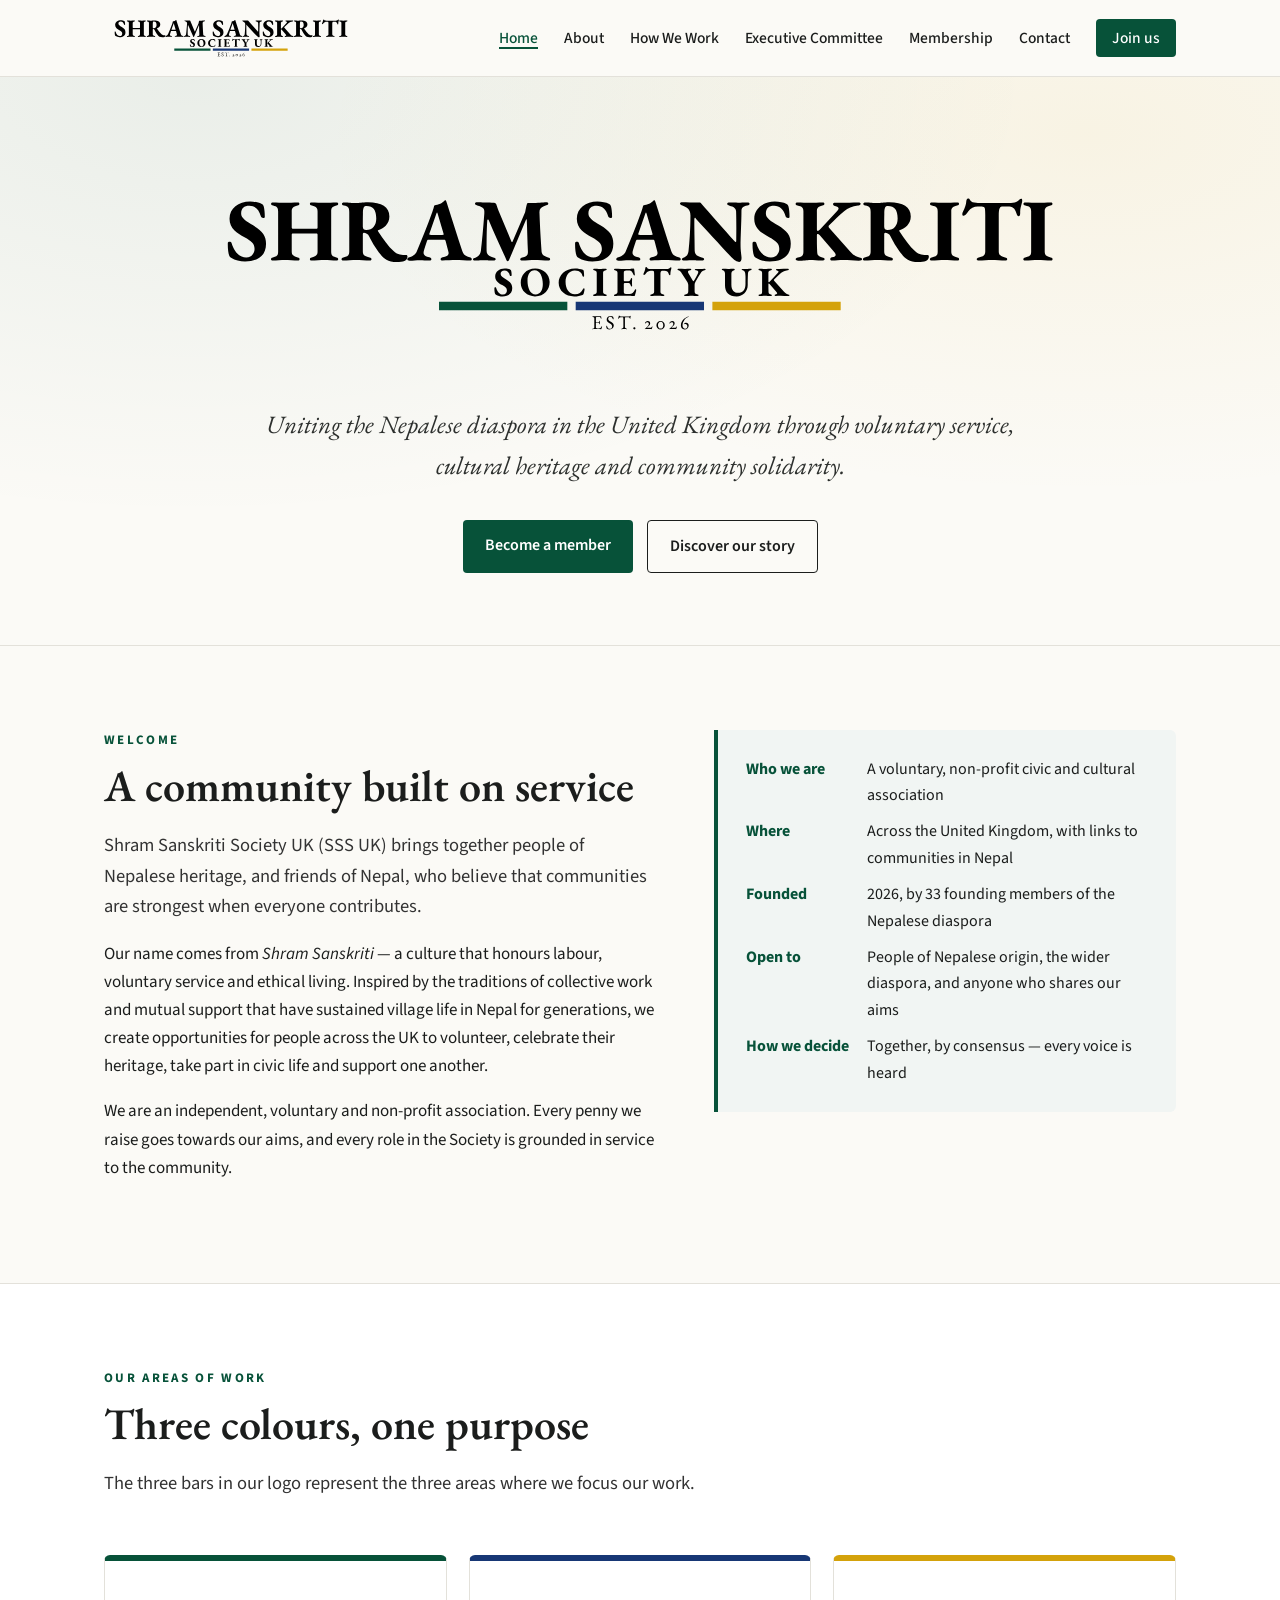
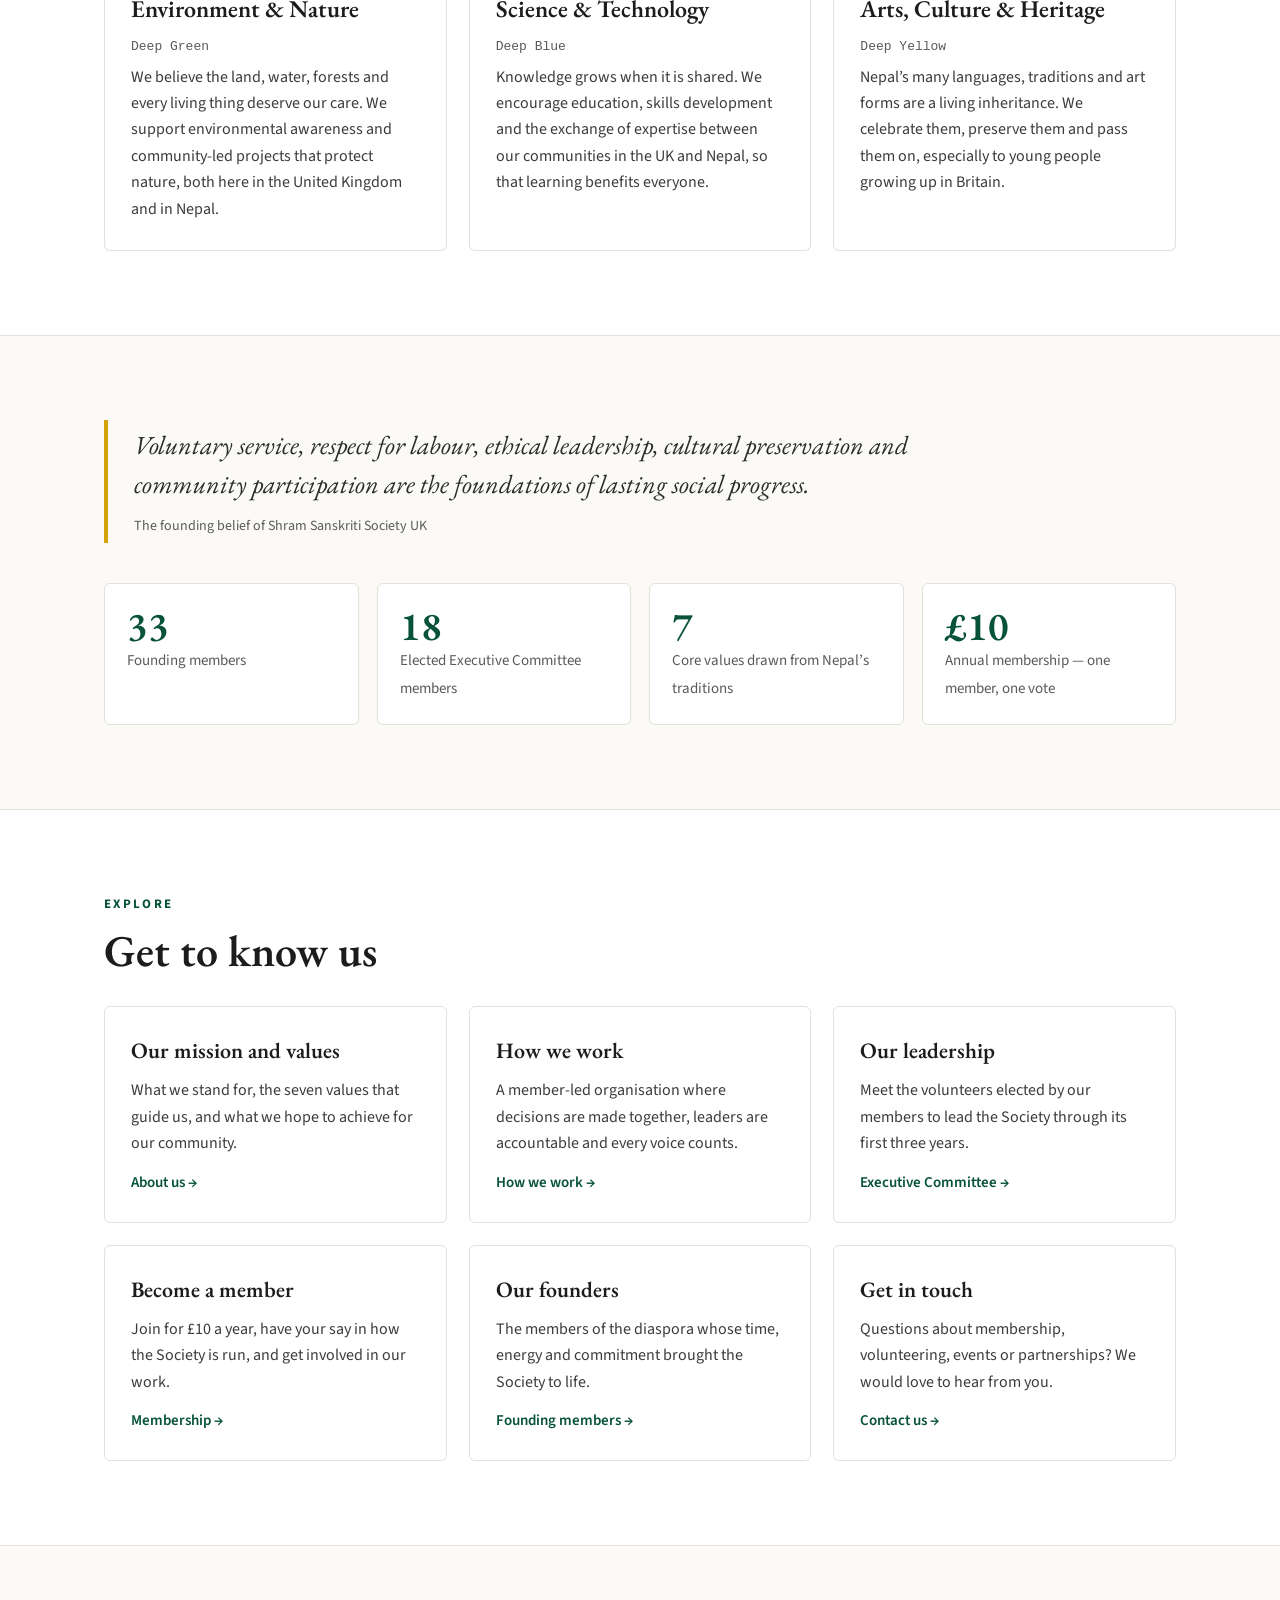
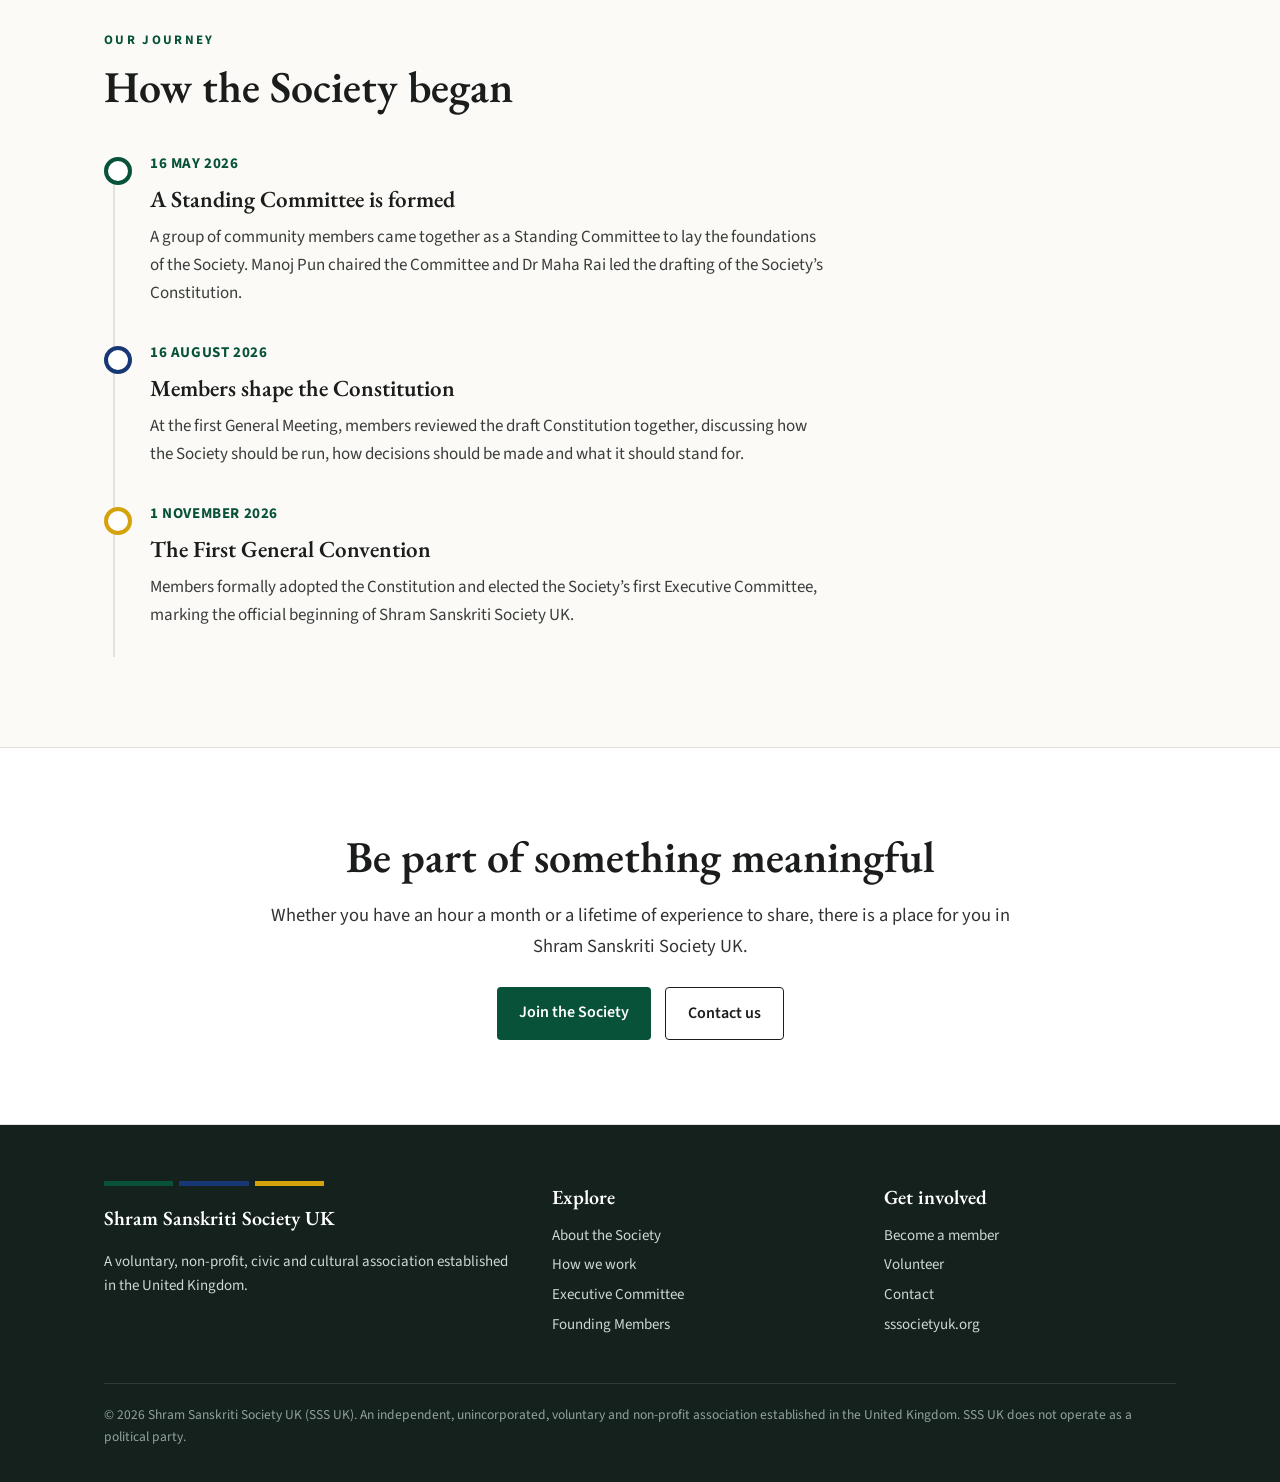
==== commit de6faa2b: "Add files via upload" ====
--- a/index.html
+++ b/index.html
@@ -4,7 +4,7 @@
 <meta charset="utf-8">
 <meta name="viewport" content="width=device-width, initial-scale=1">
 <title>Shram Sanskriti Society UK (SSS UK)</title>
-<meta name="description" content="Shram Sanskriti Society UK — a voluntary, non-profit, civic and cultural association established in the United Kingdom.">
+<meta name="description" content="Shram Sanskriti Society UK is a voluntary, non-profit civic and cultural association uniting the Nepalese diaspora in the United Kingdom through service, heritage and community.">
 <link rel="icon" href="favicon.svg" type="image/svg+xml">
 <link rel="preconnect" href="https://fonts.googleapis.com">
 <link rel="preconnect" href="https://fonts.gstatic.com" crossorigin>
@@ -16,7 +16,7 @@
   <div class="wrap nav">
     <a class="brand" href="index.html"><img src="logo.svg" alt="Shram Sanskriti Society UK — home" width="254" height="56"></a>
     <button class="menu-btn" aria-expanded="false" aria-controls="navlist">Menu</button>
-    <ul id="navlist"><li><a href="index.html" class="active">Home</a></li><li><a href="about.html">About</a></li><li><a href="governance.html">Governance</a></li><li><a href="committee.html">Executive Committee</a></li><li><a href="membership.html">Membership</a></li><li><a href="contact.html">Contact</a></li><li><a class="join-btn" href="membership.html#join">Join us</a></li></ul>
+    <ul id="navlist"><li><a href="index.html" class="active">Home</a></li><li><a href="about.html">About</a></li><li><a href="governance.html">How We Work</a></li><li><a href="committee.html">Executive Committee</a></li><li><a href="membership.html">Membership</a></li><li><a href="contact.html">Contact</a></li><li><a class="join-btn" href="membership.html#join">Join us</a></li></ul>
   </div>
 </header>
 <main id="main">
@@ -24,63 +24,94 @@
 <div class="hero">
   <div class="wrap">
     <h1 class="logo"><img src="logo.svg" alt="Shram Sanskriti Society UK — Est. 2026" width="900" height="199"></h1>
-    <p class="lede">A voluntary, non-profit, civic and cultural association established in the United Kingdom.</p>
+    <p class="lede">Uniting the Nepalese diaspora in the United Kingdom through voluntary service, cultural heritage and community solidarity.</p>
     <div class="cta">
       <a class="btn primary" href="membership.html#join">Become a member</a>
-      <a class="btn ghost" href="about.html">About the Society</a>
+      <a class="btn ghost" href="about.html">Discover our story</a>
     </div>
   </div>
 </div>
 
 <section>
   <div class="wrap">
-    <p class="eyebrow">Principal aim <span class="ref">Article 3.1</span></p>
-    <h2>Uniting the Nepalese diaspora</h2>
-    <p class="intro">The principal aim of the Society is to unite and engage members of the Nepalese diaspora in the United Kingdom through voluntary service, civic responsibility, cultural preservation, community solidarity and the ethical principles of Shram Sanskriti.</p>
-    <div class="pillars">
-  <div class="pillar g"><h3>Environment and Nature</h3><div class="hex">Deep Green · #075239</div><p>Harmony with nature — the land, water, forests and all living things are respected and cared for.</p></div>
-  <div class="pillar b"><h3>Science and Technology</h3><div class="hex">Deep Blue · #173775</div><p>Knowledge exchange, skills development and cooperation between communities in the United Kingdom and Nepal.</p></div>
-  <div class="pillar y"><h3>Arts, Culture and Heritage</h3><div class="hex">Deep Yellow · #D4A20B</div><p>Preserve, promote and celebrate the diverse cultural, linguistic, ethnic and historical heritage of Nepal.</p></div>
-</div>
+    <div class="about-grid">
+      <div>
+        <p class="eyebrow">Welcome</p>
+        <h2>A community built on service</h2>
+        <p class="intro">Shram Sanskriti Society UK (SSS UK) brings together people of Nepalese heritage, and friends of Nepal, who believe that communities are strongest when everyone contributes.</p>
+        <p>Our name comes from <em>Shram Sanskriti</em> — a culture that honours labour, voluntary service and ethical living. Inspired by the traditions of collective work and mutual support that have sustained village life in Nepal for generations, we create opportunities for people across the UK to volunteer, celebrate their heritage, take part in civic life and support one another.</p>
+        <p>We are an independent, voluntary and non-profit association. Every penny we raise goes towards our aims, and every role in the Society is grounded in service to the community.</p>
+      </div>
+      <aside class="facts">
+        <dl>
+          <dt>Who we are</dt><dd>A voluntary, non-profit civic and cultural association</dd>
+          <dt>Where</dt><dd>Across the United Kingdom, with links to communities in Nepal</dd>
+          <dt>Founded</dt><dd>2026, by 33 founding members of the Nepalese diaspora</dd>
+          <dt>Open to</dt><dd>People of Nepalese origin, the wider diaspora, and anyone who shares our aims</dd>
+          <dt>How we decide</dt><dd>Together, by consensus — every voice is heard</dd>
+        </dl>
+      </aside>
+    </div>
   </div>
 </section>
 
 <section class="alt">
   <div class="wrap">
-    <blockquote class="quote">Inspired by the philosophy and values of Shram Sanskriti, we affirm that voluntary service, respect for labour, ethical leadership, cultural preservation and community participation are fundamental to sustainable social progress.<cite>Preamble</cite></blockquote>
+    <p class="eyebrow">Our areas of work</p>
+    <h2>Three colours, one purpose</h2>
+    <p class="intro">The three bars in our logo represent the three areas where we focus our work.</p>
+    <div class="pillars">
+  <div class="pillar g"><h3>Environment &amp; Nature</h3><div class="hex">Deep Green</div><p>We believe the land, water, forests and every living thing deserve our care. We support environmental awareness and community-led projects that protect nature, both here in the United Kingdom and in Nepal.</p></div>
+  <div class="pillar b"><h3>Science &amp; Technology</h3><div class="hex">Deep Blue</div><p>Knowledge grows when it is shared. We encourage education, skills development and the exchange of expertise between our communities in the UK and Nepal, so that learning benefits everyone.</p></div>
+  <div class="pillar y"><h3>Arts, Culture &amp; Heritage</h3><div class="hex">Deep Yellow</div><p>Nepal’s many languages, traditions and art forms are a living inheritance. We celebrate them, preserve them and pass them on, especially to young people growing up in Britain.</p></div>
+</div>
+  </div>
+</section>
+
+<section>
+  <div class="wrap">
+    <blockquote class="quote">Voluntary service, respect for labour, ethical leadership, cultural preservation and community participation are the foundations of lasting social progress.<cite>The founding belief of Shram Sanskriti Society UK</cite></blockquote>
     <div class="stat-row">
-      <div class="stat"><b>33</b><span>Founding Members</span></div>
-      <div class="stat"><b>18</b><span>Elected Executive Committee</span></div>
-      <div class="stat"><b>7</b><span>Guiding Principles</span></div>
-      <div class="stat"><b>£10</b><span>Annual membership subscription</span></div>
+      <div class="stat"><b>33</b><span>Founding members</span></div>
+      <div class="stat"><b>18</b><span>Elected Executive Committee members</span></div>
+      <div class="stat"><b>7</b><span>Core values drawn from Nepal’s traditions</span></div>
+      <div class="stat"><b>£10</b><span>Annual membership — one member, one vote</span></div>
+    </div>
+  </div>
+</section>
+
+<section class="alt">
+  <div class="wrap">
+    <p class="eyebrow">Explore</p>
+    <h2>Get to know us</h2>
+    <div class="three" style="margin-top:30px">
+      <a class="card" href="about.html"><h3>Our mission and values</h3><p>What we stand for, the seven values that guide us, and what we hope to achieve for our community.</p><span class="more">About us →</span></a>
+      <a class="card" href="governance.html"><h3>How we work</h3><p>A member-led organisation where decisions are made together, leaders are accountable and every voice counts.</p><span class="more">How we work →</span></a>
+      <a class="card" href="committee.html"><h3>Our leadership</h3><p>Meet the volunteers elected by our members to lead the Society through its first three years.</p><span class="more">Executive Committee →</span></a>
+      <a class="card" href="membership.html"><h3>Become a member</h3><p>Join for £10 a year, have your say in how the Society is run, and get involved in our work.</p><span class="more">Membership →</span></a>
+      <a class="card" href="founders.html"><h3>Our founders</h3><p>The members of the diaspora whose time, energy and commitment brought the Society to life.</p><span class="more">Founding members →</span></a>
+      <a class="card" href="contact.html"><h3>Get in touch</h3><p>Questions about membership, volunteering, events or partnerships? We would love to hear from you.</p><span class="more">Contact us →</span></a>
     </div>
   </div>
 </section>
 
 <section>
   <div class="wrap">
-    <p class="eyebrow">Explore</p>
-    <h2>Get to know the Society</h2>
-    <div class="three" style="margin-top:30px">
-      <a class="card" href="about.html"><h3>Aims and Guiding Principles</h3><p>Our principal aim, objectives and the Guiding Principles drawn from the shared community traditions of Nepal.</p><span class="more">About the Society →</span></a>
-      <a class="card" href="governance.html"><h3>Governance</h3><p>The General Assembly, the Executive Committee, and decision-making by consensus in which every voice is heard.</p><span class="more">Governance →</span></a>
-      <a class="card" href="committee.html"><h3>Executive Committee</h3><p>The first Executive Committee, elected at the First General Convention on 1 November 2026.</p><span class="more">Executive Committee →</span></a>
-      <a class="card" href="membership.html"><h3>Membership</h3><p>Open to persons of Nepalese origin, members of the Nepalese diaspora and any other person with a genuine interest in supporting the Society’s aims.</p><span class="more">Membership →</span></a>
-      <a class="card" href="founders.html"><h3>Founding Members</h3><p>The Founding Members Register: those who contributed to the initiation, preparation and establishment of the Society.</p><span class="more">Founding Members →</span></a>
-      <a class="card" href="contact.html"><h3>Contact</h3><p>Questions about membership, programmes, partnerships or volunteering.</p><span class="more">Contact →</span></a>
-    </div>
+    <p class="eyebrow">Our journey</p>
+    <h2>How the Society began</h2>
+    <ol class="timeline">
+  <li><div class="date">16 May 2026</div><h3>A Standing Committee is formed</h3><p>A group of community members came together as a Standing Committee to lay the foundations of the Society. Manoj Pun chaired the Committee and Dr Maha Rai led the drafting of the Society’s Constitution.</p></li>
+  <li><div class="date">16 August 2026</div><h3>Members shape the Constitution</h3><p>At the first General Meeting, members reviewed the draft Constitution together, discussing how the Society should be run, how decisions should be made and what it should stand for.</p></li>
+  <li><div class="date">1 November 2026</div><h3>The First General Convention</h3><p>Members formally adopted the Constitution and elected the Society’s first Executive Committee, marking the official beginning of Shram Sanskriti Society UK.</p></li>
+</ol>
   </div>
 </section>
 
 <section class="alt">
-  <div class="wrap">
-    <p class="eyebrow">Drafting and adoption history <span class="ref">Article 18.8</span></p>
-    <h2>How the Society was established</h2>
-    <ol class="timeline">
-  <li><div class="date">16 May 2026</div><h3>Standing Committee formed</h3><p>The Standing Committee (Interim Coordinating Committee) of SSS UK was formed, under the chairmanship of Manoj Pun. Dr Maha Rai was designated Constitution Coordinator.</p></li>
-  <li><div class="date">16 August 2026</div><h3>First General Meeting</h3><p>The first General Meeting on the draft Constitution was held, at which members considered the draft.</p></li>
-  <li><div class="date">1 November 2026</div><h3>First General Convention</h3><p>The Constitution was adopted by the members at the First General Convention, and the first Executive Committee was elected.</p></li>
-</ol>
+  <div class="wrap" style="text-align:center">
+    <h2>Be part of something meaningful</h2>
+    <p class="intro" style="margin:0 auto">Whether you have an hour a month or a lifetime of experience to share, there is a place for you in Shram Sanskriti Society UK.</p>
+    <div class="cta" style="margin-top:26px;display:flex;gap:14px;justify-content:center;flex-wrap:wrap"><a class="btn primary" href="membership.html#join">Join the Society</a><a class="btn ghost" href="contact.html">Contact us</a></div>
   </div>
 </section>
 
@@ -97,7 +128,7 @@
         <h4>Explore</h4>
         <ul>
           <li><a href="about.html">About the Society</a></li>
-          <li><a href="governance.html">Governance</a></li>
+          <li><a href="governance.html">How we work</a></li>
           <li><a href="committee.html">Executive Committee</a></li>
           <li><a href="founders.html">Founding Members</a></li>
         </ul>
@@ -106,13 +137,13 @@
         <h4>Get involved</h4>
         <ul>
           <li><a href="membership.html#join">Become a member</a></li>
-          <li><a href="membership.html#volunteer">General Volunteer Members</a></li>
+          <li><a href="membership.html#volunteer">Volunteer</a></li>
           <li><a href="contact.html">Contact</a></li>
           <li>sssocietyuk.org</li>
         </ul>
       </div>
     </div>
-    <div class="legal">© 2026 Shram Sanskriti Society UK (SSS UK). An independent, unincorporated, voluntary and non-profit association established in the United Kingdom. The Society shall not operate as a political party in the United Kingdom.</div>
+    <div class="legal">© 2026 Shram Sanskriti Society UK (SSS UK). An independent, unincorporated, voluntary and non-profit association established in the United Kingdom. SSS UK does not operate as a political party.</div>
   </div>
 </footer>
 <script src="script.js"></script>
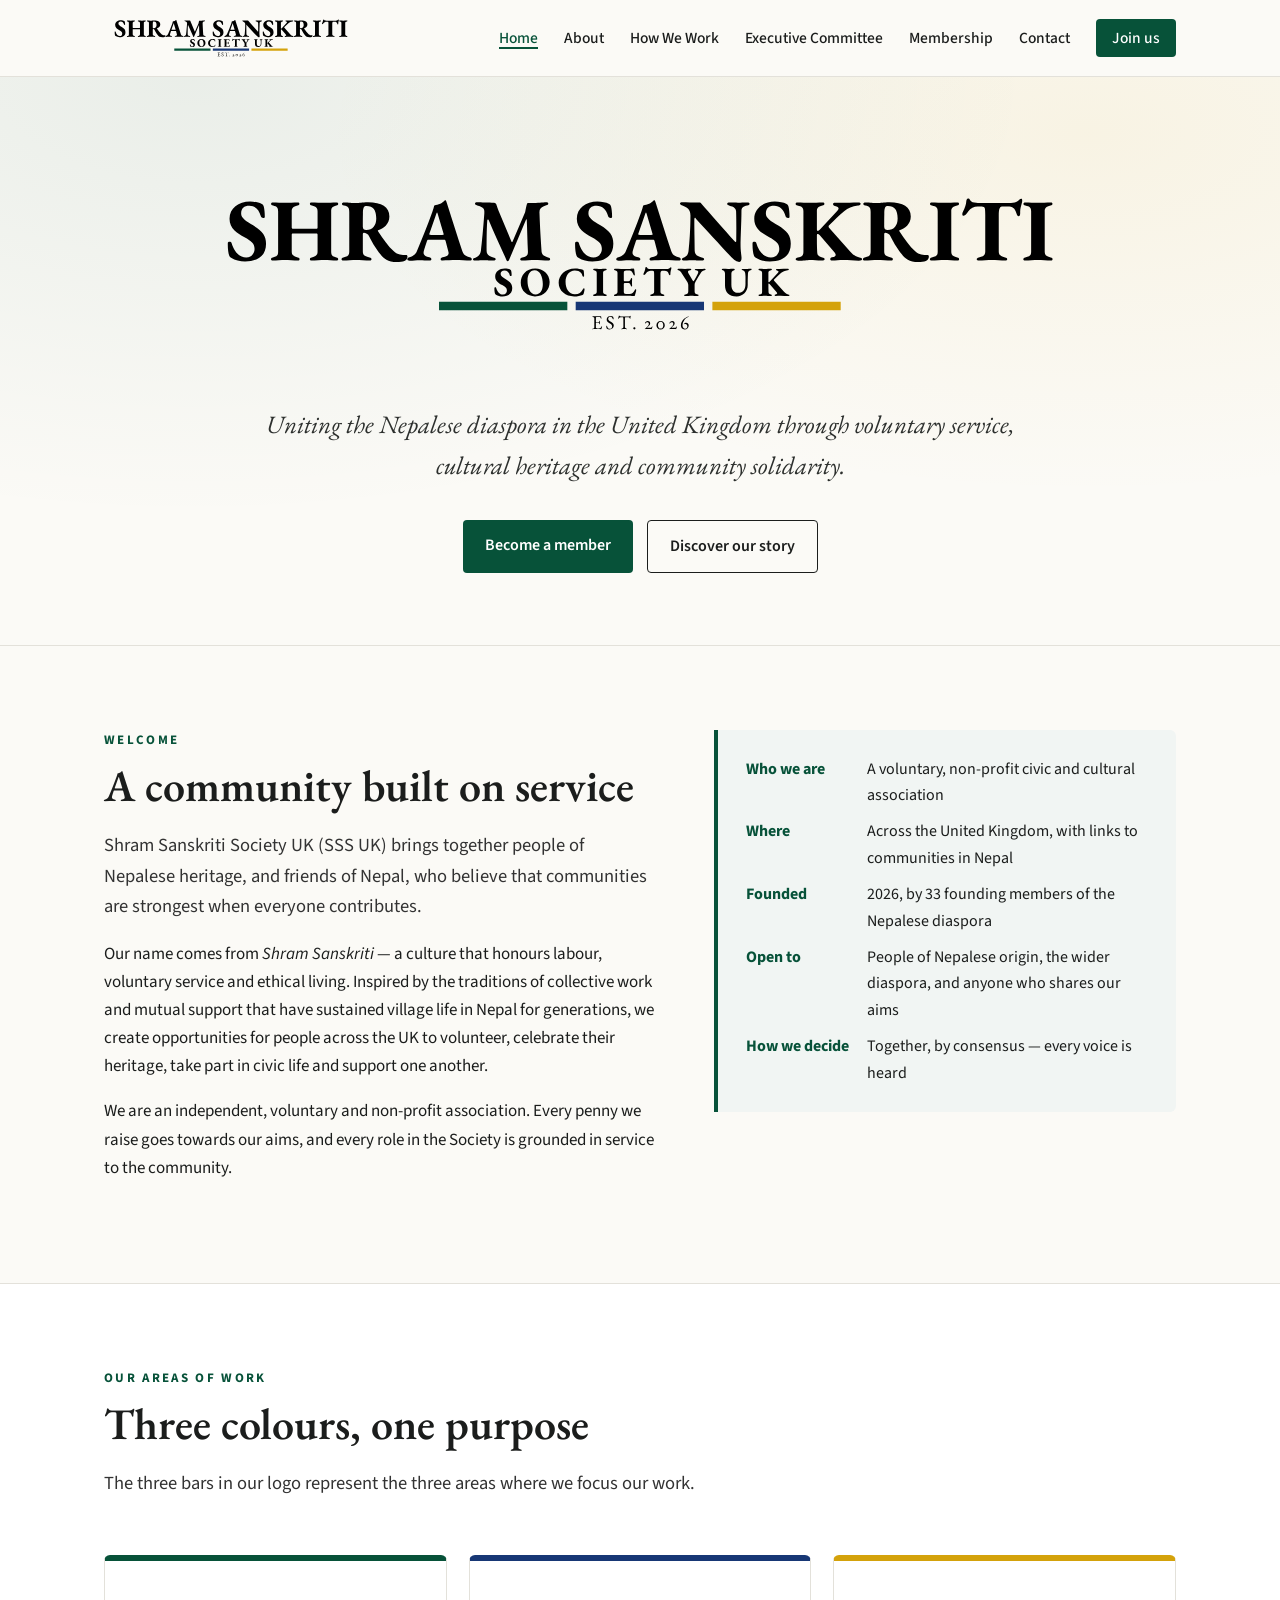
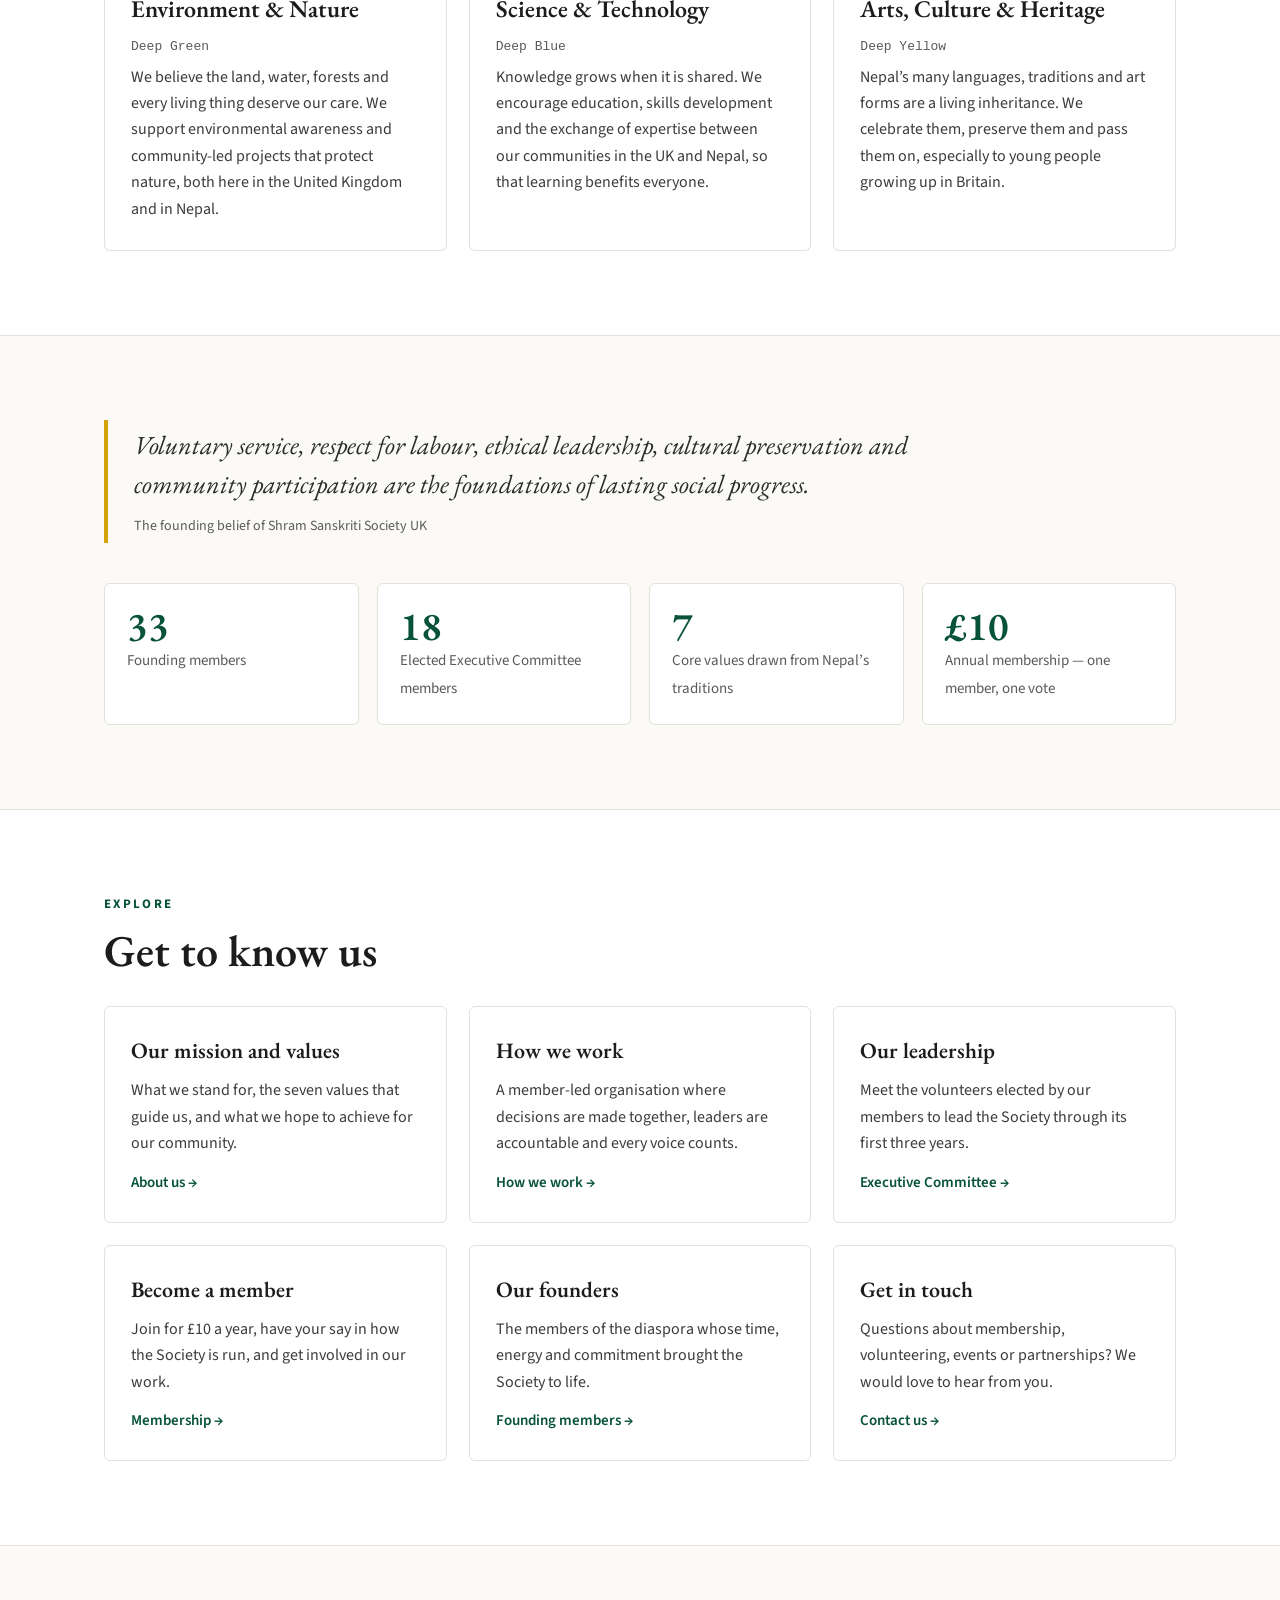
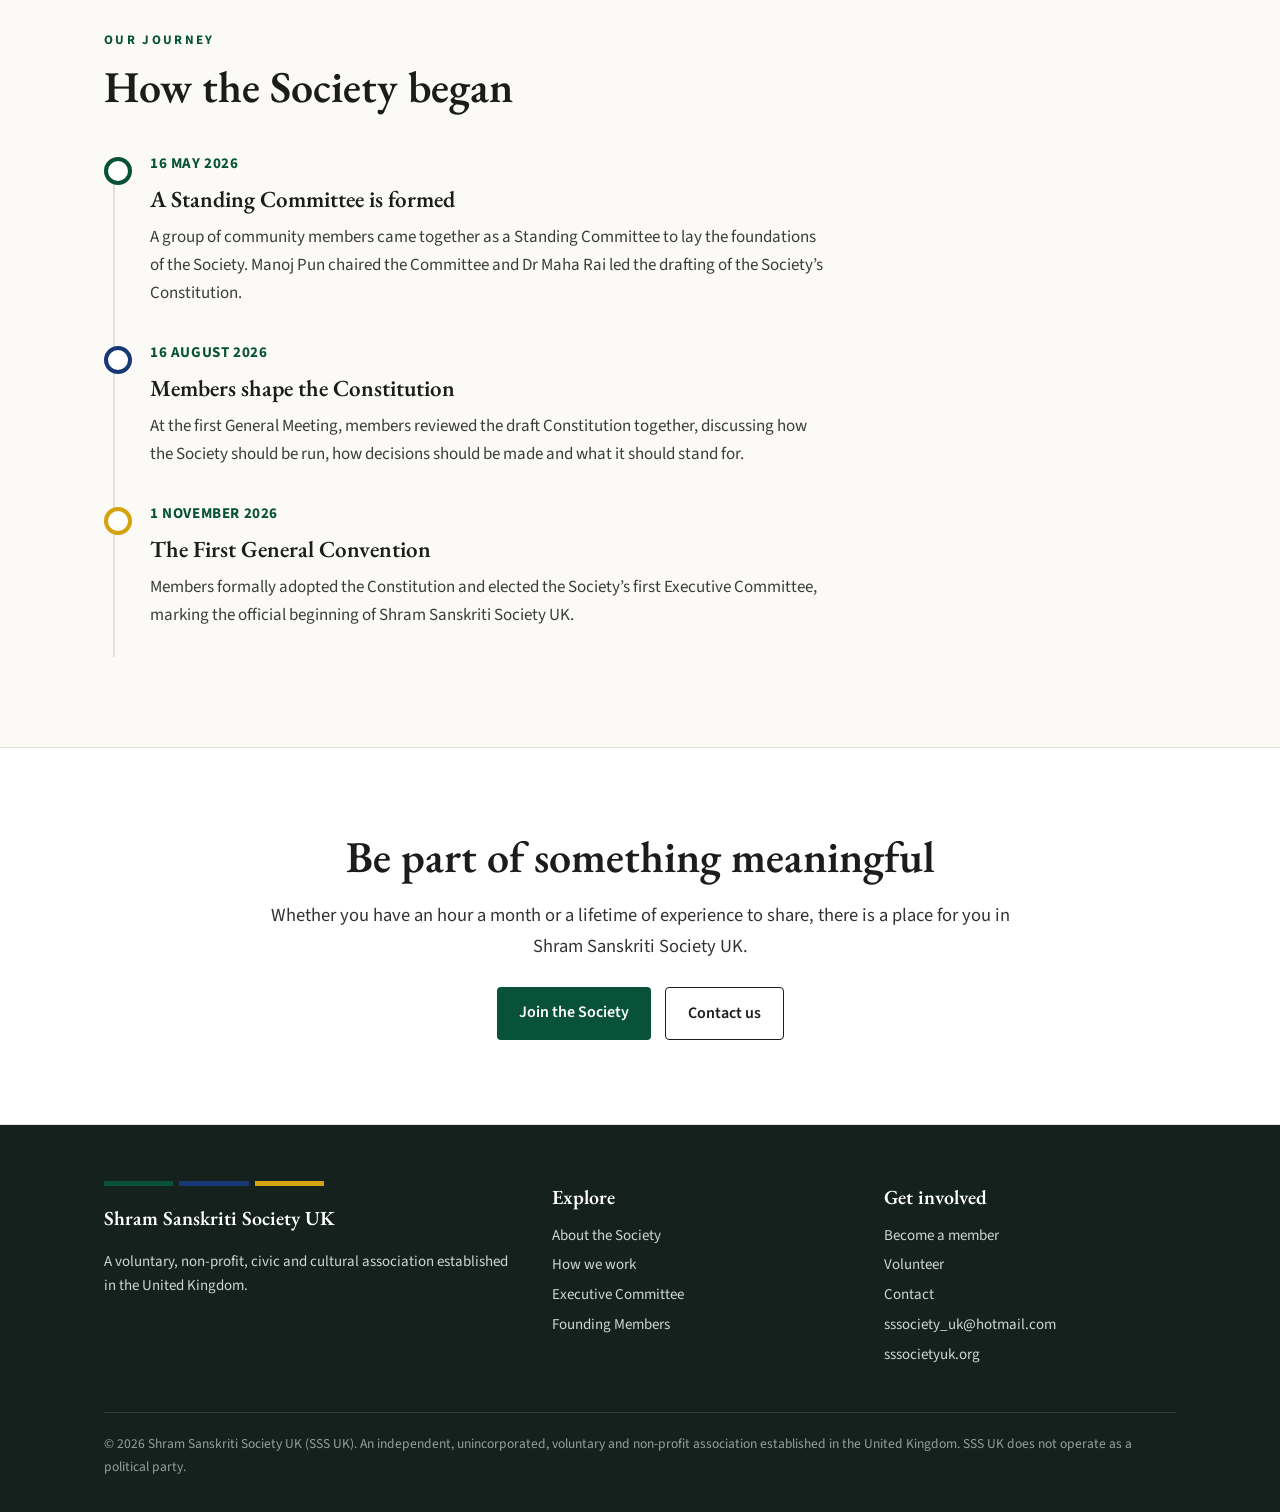
==== commit f1a355f9: "Add files via upload" ====
--- a/index.html
+++ b/index.html
@@ -139,6 +139,7 @@
           <li><a href="membership.html#join">Become a member</a></li>
           <li><a href="membership.html#volunteer">Volunteer</a></li>
           <li><a href="contact.html">Contact</a></li>
+          <li><a href="mailto:sssociety_uk@hotmail.com">sssociety_uk@hotmail.com</a></li>
           <li>sssocietyuk.org</li>
         </ul>
       </div>
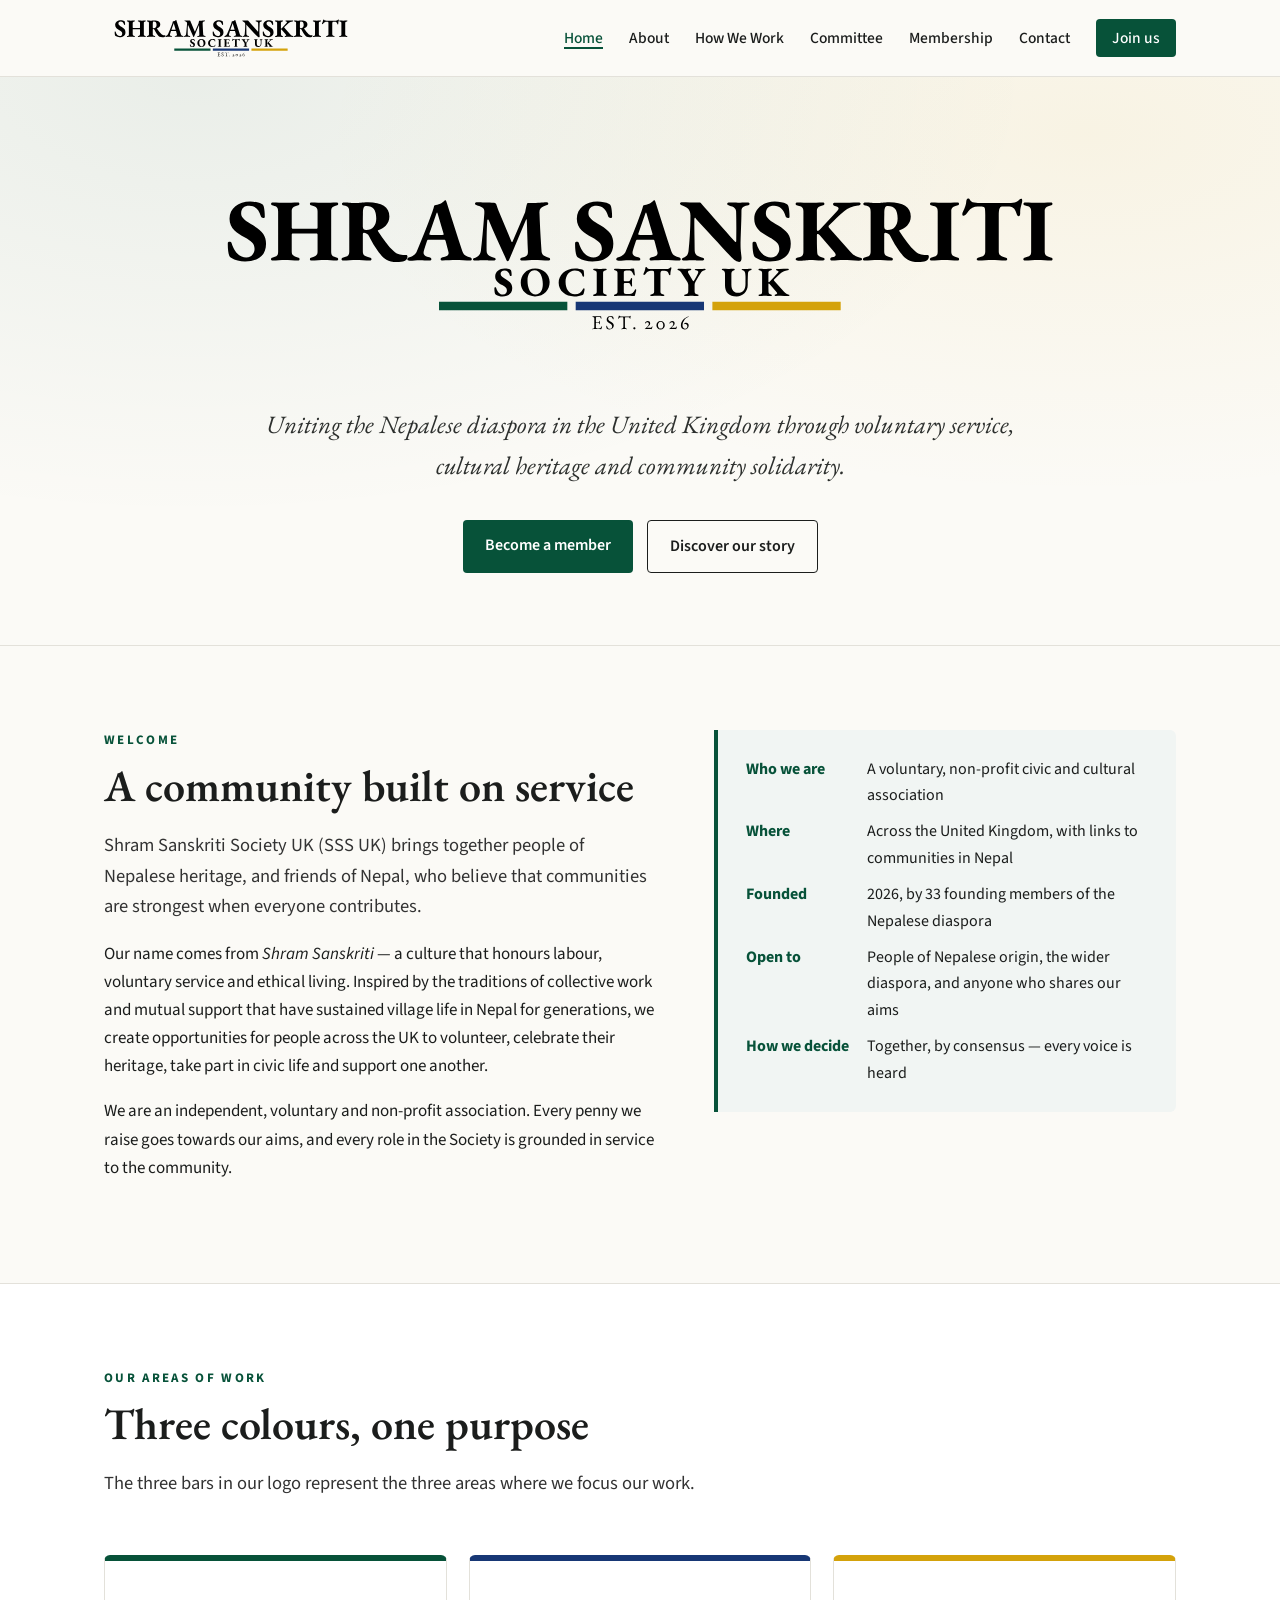
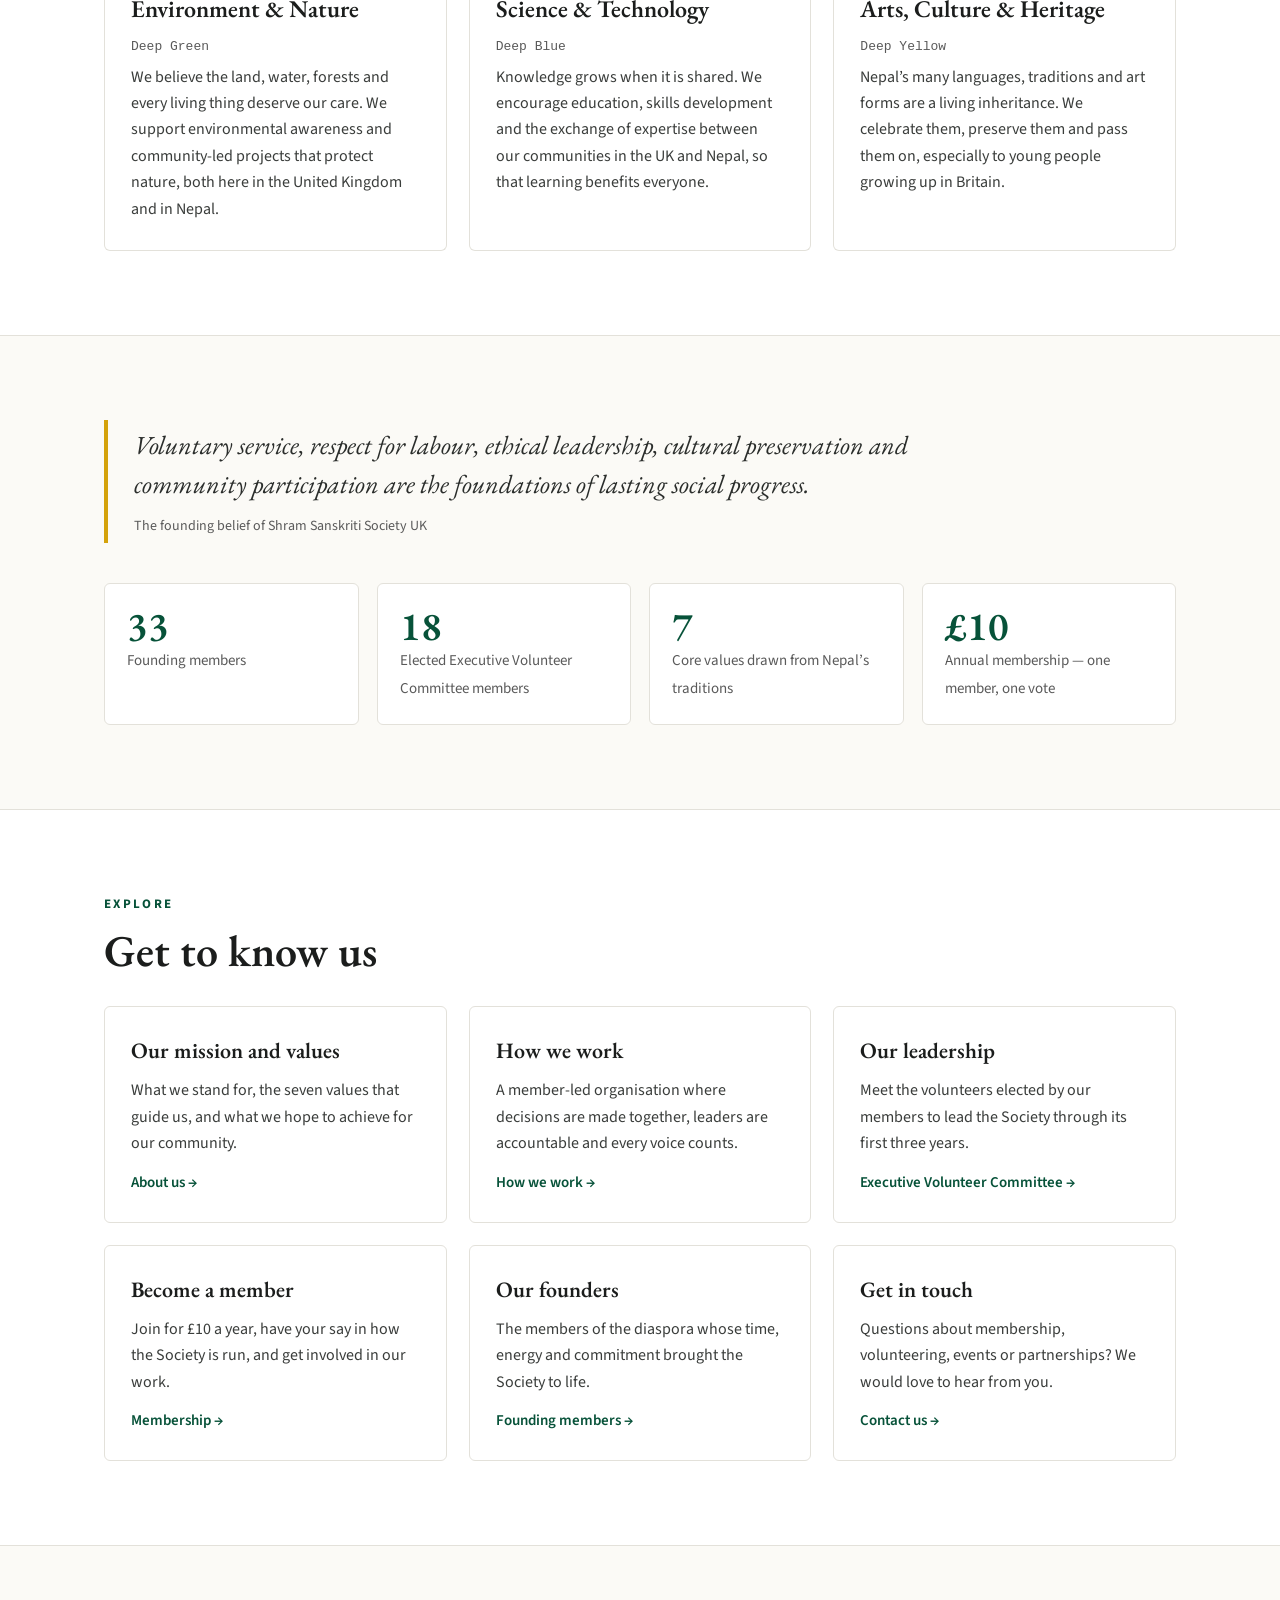
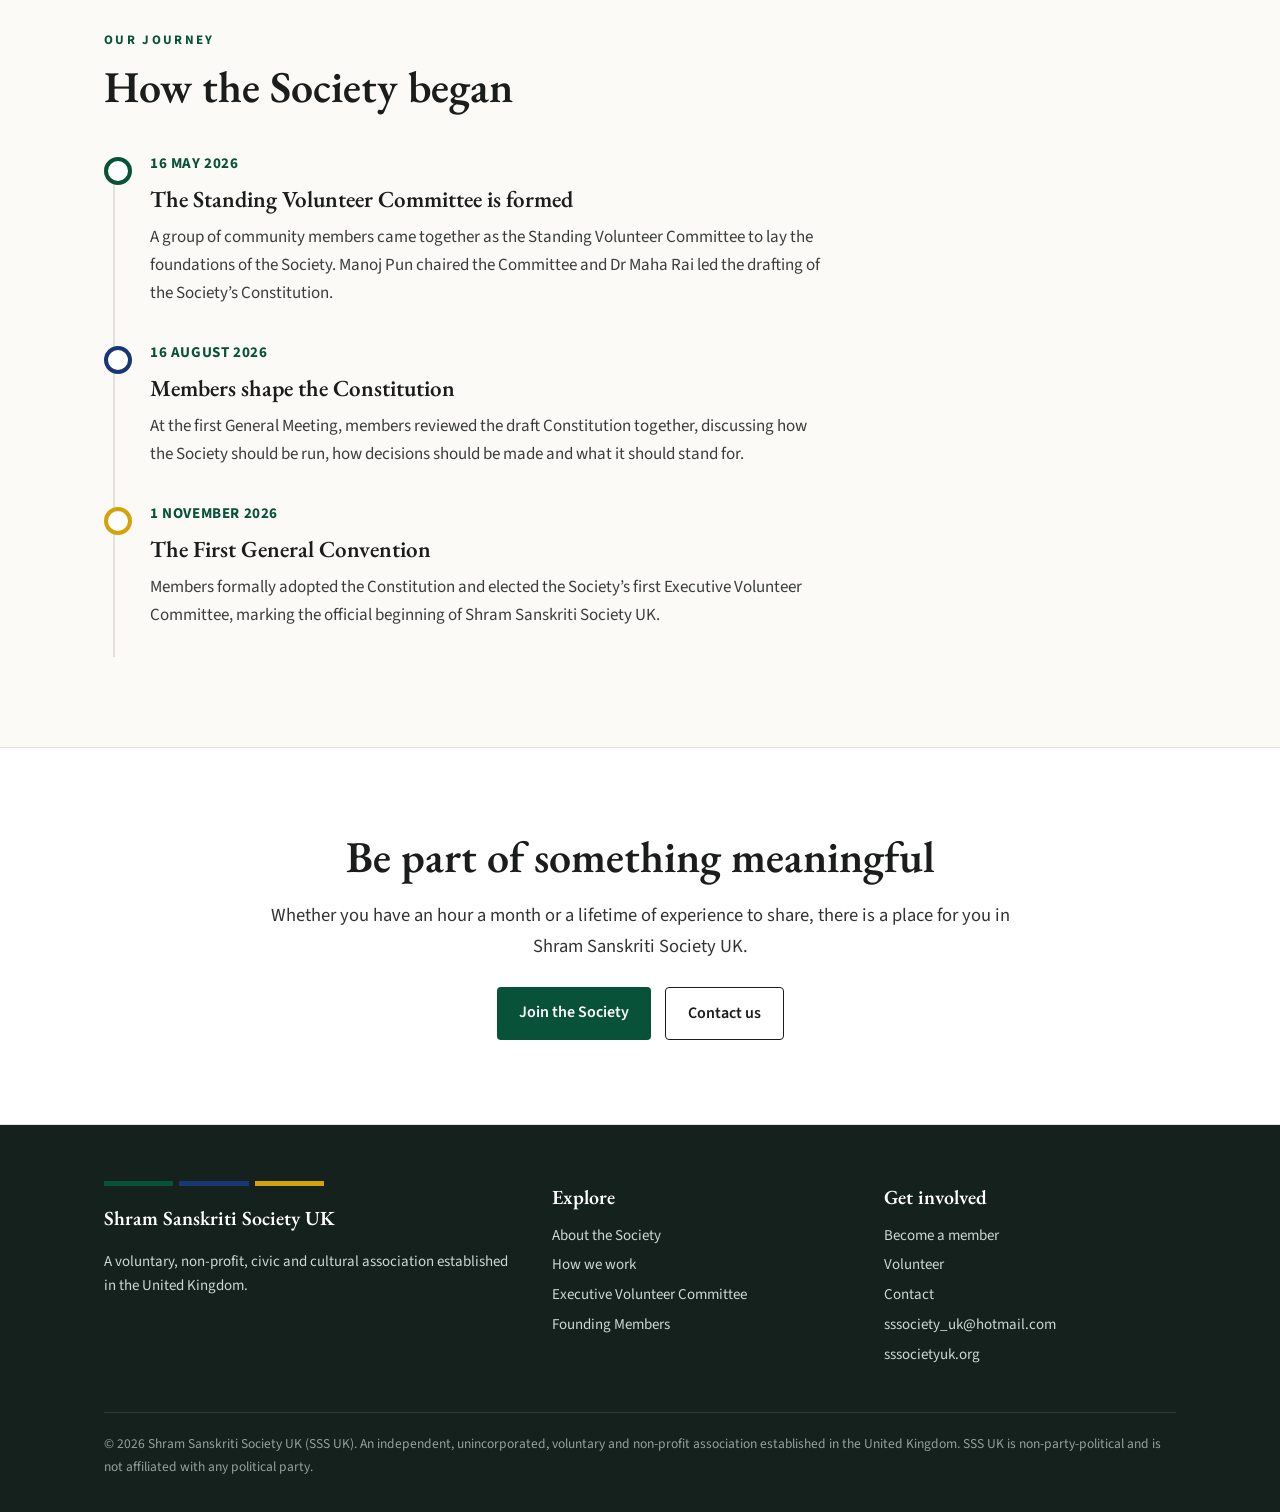
==== commit 94e8a962: "Add files via upload" ====
--- a/index.html
+++ b/index.html
@@ -16,7 +16,7 @@
   <div class="wrap nav">
     <a class="brand" href="index.html"><img src="logo.svg" alt="Shram Sanskriti Society UK — home" width="254" height="56"></a>
     <button class="menu-btn" aria-expanded="false" aria-controls="navlist">Menu</button>
-    <ul id="navlist"><li><a href="index.html" class="active">Home</a></li><li><a href="about.html">About</a></li><li><a href="governance.html">How We Work</a></li><li><a href="committee.html">Executive Committee</a></li><li><a href="membership.html">Membership</a></li><li><a href="contact.html">Contact</a></li><li><a class="join-btn" href="membership.html#join">Join us</a></li></ul>
+    <ul id="navlist"><li><a href="index.html" class="active">Home</a></li><li><a href="about.html">About</a></li><li><a href="governance.html">How We Work</a></li><li><a href="committee.html">Committee</a></li><li><a href="membership.html">Membership</a></li><li><a href="contact.html">Contact</a></li><li><a class="join-btn" href="membership.html#join">Join us</a></li></ul>
   </div>
 </header>
 <main id="main">
@@ -73,7 +73,7 @@
     <blockquote class="quote">Voluntary service, respect for labour, ethical leadership, cultural preservation and community participation are the foundations of lasting social progress.<cite>The founding belief of Shram Sanskriti Society UK</cite></blockquote>
     <div class="stat-row">
       <div class="stat"><b>33</b><span>Founding members</span></div>
-      <div class="stat"><b>18</b><span>Elected Executive Committee members</span></div>
+      <div class="stat"><b>18</b><span>Elected Executive Volunteer Committee members</span></div>
       <div class="stat"><b>7</b><span>Core values drawn from Nepal’s traditions</span></div>
       <div class="stat"><b>£10</b><span>Annual membership — one member, one vote</span></div>
     </div>
@@ -87,7 +87,7 @@
     <div class="three" style="margin-top:30px">
       <a class="card" href="about.html"><h3>Our mission and values</h3><p>What we stand for, the seven values that guide us, and what we hope to achieve for our community.</p><span class="more">About us →</span></a>
       <a class="card" href="governance.html"><h3>How we work</h3><p>A member-led organisation where decisions are made together, leaders are accountable and every voice counts.</p><span class="more">How we work →</span></a>
-      <a class="card" href="committee.html"><h3>Our leadership</h3><p>Meet the volunteers elected by our members to lead the Society through its first three years.</p><span class="more">Executive Committee →</span></a>
+      <a class="card" href="committee.html"><h3>Our leadership</h3><p>Meet the volunteers elected by our members to lead the Society through its first three years.</p><span class="more">Executive Volunteer Committee →</span></a>
       <a class="card" href="membership.html"><h3>Become a member</h3><p>Join for £10 a year, have your say in how the Society is run, and get involved in our work.</p><span class="more">Membership →</span></a>
       <a class="card" href="founders.html"><h3>Our founders</h3><p>The members of the diaspora whose time, energy and commitment brought the Society to life.</p><span class="more">Founding members →</span></a>
       <a class="card" href="contact.html"><h3>Get in touch</h3><p>Questions about membership, volunteering, events or partnerships? We would love to hear from you.</p><span class="more">Contact us →</span></a>
@@ -100,9 +100,9 @@
     <p class="eyebrow">Our journey</p>
     <h2>How the Society began</h2>
     <ol class="timeline">
-  <li><div class="date">16 May 2026</div><h3>A Standing Committee is formed</h3><p>A group of community members came together as a Standing Committee to lay the foundations of the Society. Manoj Pun chaired the Committee and Dr Maha Rai led the drafting of the Society’s Constitution.</p></li>
+  <li><div class="date">16 May 2026</div><h3>The Standing Volunteer Committee is formed</h3><p>A group of community members came together as the Standing Volunteer Committee to lay the foundations of the Society. Manoj Pun chaired the Committee and Dr Maha Rai led the drafting of the Society’s Constitution.</p></li>
   <li><div class="date">16 August 2026</div><h3>Members shape the Constitution</h3><p>At the first General Meeting, members reviewed the draft Constitution together, discussing how the Society should be run, how decisions should be made and what it should stand for.</p></li>
-  <li><div class="date">1 November 2026</div><h3>The First General Convention</h3><p>Members formally adopted the Constitution and elected the Society’s first Executive Committee, marking the official beginning of Shram Sanskriti Society UK.</p></li>
+  <li><div class="date">1 November 2026</div><h3>The First General Convention</h3><p>Members formally adopted the Constitution and elected the Society’s first Executive Volunteer Committee, marking the official beginning of Shram Sanskriti Society UK.</p></li>
 </ol>
   </div>
 </section>
@@ -129,7 +129,7 @@
         <ul>
           <li><a href="about.html">About the Society</a></li>
           <li><a href="governance.html">How we work</a></li>
-          <li><a href="committee.html">Executive Committee</a></li>
+          <li><a href="committee.html">Executive Volunteer Committee</a></li>
           <li><a href="founders.html">Founding Members</a></li>
         </ul>
       </div>
@@ -144,7 +144,7 @@
         </ul>
       </div>
     </div>
-    <div class="legal">© 2026 Shram Sanskriti Society UK (SSS UK). An independent, unincorporated, voluntary and non-profit association established in the United Kingdom. SSS UK does not operate as a political party.</div>
+    <div class="legal">© 2026 Shram Sanskriti Society UK (SSS UK). An independent, unincorporated, voluntary and non-profit association established in the United Kingdom. SSS UK is non-party-political and is not affiliated with any political party.</div>
   </div>
 </footer>
 <script src="script.js"></script>
